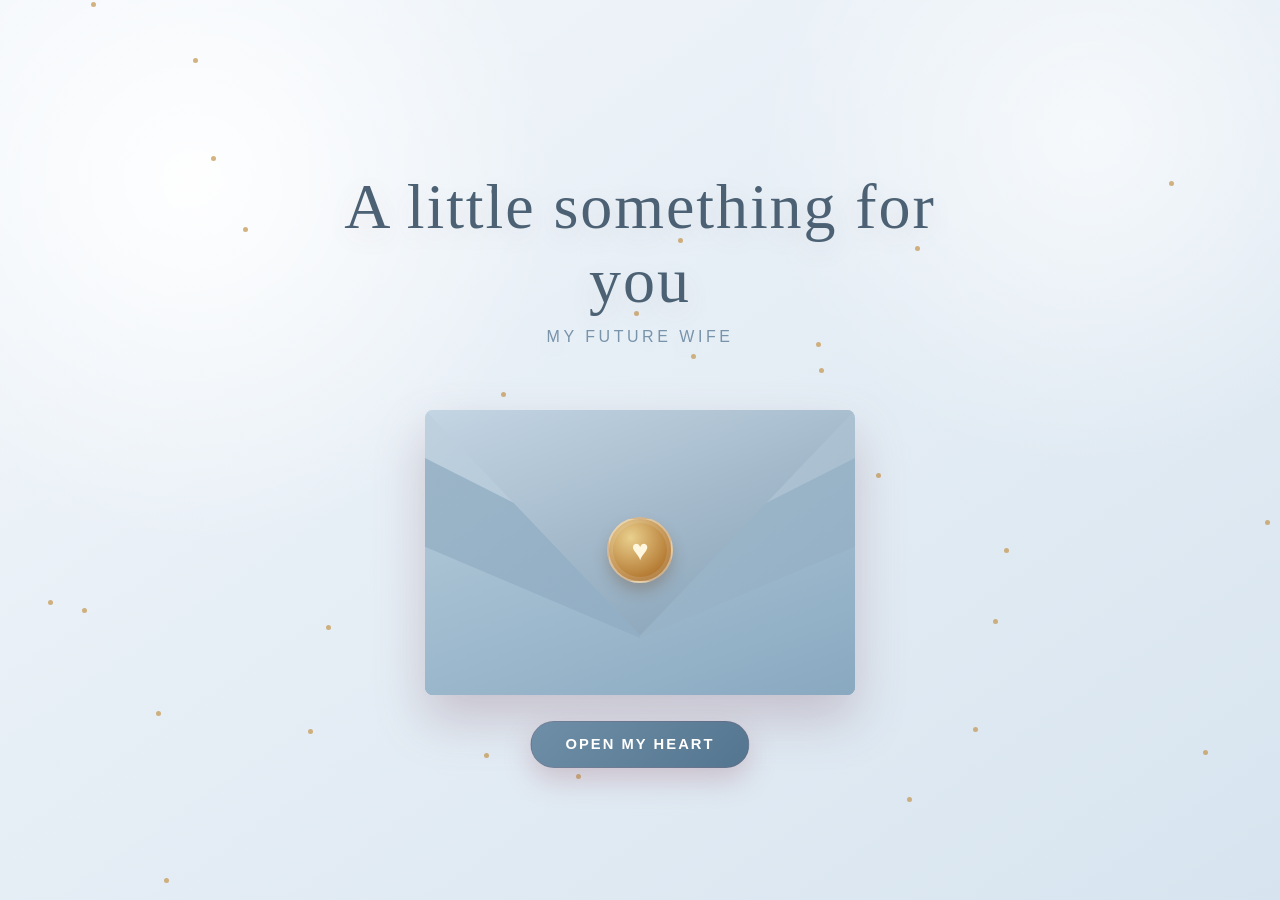
==== index.html @ db44a5b3 "wedding file v1" ====
<!DOCTYPE html>
<html lang="en">
<head>
  <meta charset="UTF-8" />
  <meta name="viewport" content="width=device-width, initial-scale=1.0" />
  <title>For My Future Wife</title>

  <style>
    :root {
      --bg-top: #f3f7fb;
      --bg-bottom: #d7e4ef;
      --envelope: #9fb7c9;
      --envelope-dark: #7f9bb0;
      --paper: #fffdf8;
      --ink: #4c6274;
      --gold: #c69a55;
      --shadow: rgba(98, 45, 67, 0.22);
    }

    * {
      box-sizing: border-box;
    }

    body {
      margin: 0;
      min-height: 100vh;
      overflow: hidden;
      display: grid;
      place-items: center;
      font-family: Georgia, "Times New Roman", serif;
      color: var(--ink);
      background:
        radial-gradient(circle at 15% 20%, rgba(255,255,255,.95), transparent 28%),
        radial-gradient(circle at 85% 15%, rgba(255,255,255,.65), transparent 25%),
        linear-gradient(145deg, var(--bg-top), var(--bg-bottom));
    }

    .sparkles,
    .hearts {
      position: fixed;
      inset: 0;
      pointer-events: none;
      overflow: hidden;
    }

    .scene {
      position: relative;
      width: min(92vw, 680px);
      min-height: 640px;
      display: flex;
      flex-direction: column;
      align-items: center;
      justify-content: center;
      perspective: 1400px;
    }

    .title {
      margin: 0 0 24px;
      text-align: center;
      font-size: clamp(2rem, 6vw, 4rem);
      font-weight: 400;
      letter-spacing: 0.03em;
      transition: opacity .8s ease, transform .8s ease;
      text-shadow: 0 8px 30px rgba(110, 59, 75, .12);
    }

    .subtitle {
      display: block;
      margin-top: 10px;
      font-family: Arial, sans-serif;
      font-size: clamp(.8rem, 2.3vw, 1rem);
      letter-spacing: .22em;
      text-transform: uppercase;
      color: #7993aa;
    }

    .envelope-wrapper {
      position: relative;
      width: min(86vw, 430px);
      height: 360px;
      filter: drop-shadow(0 24px 25px var(--shadow));
      transform: translateY(-35px);
      transition: transform 1s cubic-bezier(.2,.8,.2,1);
    }

    .envelope {
      position: absolute;
      inset: 0;
      overflow: hidden;
      transform-style: preserve-3d;
    }

    .opened .envelope {
      overflow: visible;
    }

    .back {
      position: absolute;
      left: 0;
      bottom: 0;
      width: 100%;
      height: 285px;
      border-radius: 8px;
      background: linear-gradient(135deg, #bfd1df, var(--envelope));
      overflow: hidden;
    }

    .letter {
      position: absolute;
      z-index: 2;
      left: 7%;
      bottom: 18px;
      width: 72%;
      left: 14%;
      height: 245px;
      padding: 34px 28px 26px;
      text-align: center;
      background:
        linear-gradient(rgba(255,255,255,.72), rgba(255,255,255,.72)),
        repeating-linear-gradient(
          0deg,
          transparent 0 28px,
          rgba(198,154,85,.08) 28px 29px
        ),
        var(--paper);
      border: 1px solid rgba(198,154,85,.35);
      border-radius: 6px;
      box-shadow: 0 8px 24px rgba(90, 35, 55, .12);
      transform: translateY(235px);
      transition:
        transform 1.45s cubic-bezier(.22,.9,.24,1) .45s,
        height 1s ease .55s,
        width 1s ease .55s,
        left 1s ease .55s;
      overflow: hidden;
    }

    .letter::before,
    .letter::after {
      content: "❦";
      position: absolute;
      color: var(--gold);
      opacity: .6;
      font-size: 22px;
    }

    .letter::before {
      left: 16px;
      top: 12px;
    }

    .letter::after {
      right: 16px;
      bottom: 12px;
      transform: rotate(180deg);
    }


    .scratch-card {
      position: relative;
      width: 72%;
      max-width: 260px;
      min-width: 220px;
      height: 125px;
      margin: 14px auto 0;
      border-radius: 18px;
      overflow: hidden;
      border: 1px solid rgba(198,154,85,.45);
      box-shadow: 0 14px 30px rgba(110,59,75,.15);
      background: linear-gradient(135deg, #eef4f8, #dbe8f1);
      touch-action: none;
      user-select: none;
    }

    .date-reveal {
      position: absolute;
      inset: 0;
      display: flex;
      flex-direction: column;
      align-items: center;
      justify-content: center;
      padding: 20px;
      text-align: center;
      background:
        radial-gradient(circle at 20% 20%, rgba(255,255,255,.9), transparent 30%),
        linear-gradient(145deg, #f7fbfd, #d6e4ef);
    }

    .date-label {
      margin-bottom: 8px;
      font: 600 .74rem/1 Arial, sans-serif;
      letter-spacing: .18em;
      text-transform: uppercase;
      color: #68849b;
    }

    .date-reveal strong {
      font-size: clamp(1.05rem, 3.2vw, 1.65rem);
      font-weight: 400;
      color: #58748d;
      text-shadow: 0 3px 12px rgba(110,59,75,.12);
    }

    .date-place {
      margin-top: 10px;
      font-size: 1rem;
      font-style: italic;
      color: #748da3;
    }

    #scratchCanvas {
      position: absolute;
      inset: 0;
      width: 100%;
      height: 100%;
      cursor: crosshair;
    }

    .scratch-hint {
      margin-top: 12px !important;
      font-size: .92rem !important;
      line-height: 1.4 !important;
      color: #6f879b;
    }

    .scratch-card.completed #scratchCanvas {
      opacity: 0;
      transition: opacity .7s ease;
      pointer-events: none;
    }

    .letter h2 {
      margin: 0 0 18px;
      font-size: clamp(1.6rem, 4vw, 2.25rem);
      font-weight: 400;
      color: #58748d;
    }

    .letter p {
      margin: 0 auto;
      max-width: 440px;
      font-size: clamp(1rem, 2.5vw, 1.18rem);
      line-height: 1.75;
      opacity: 0;
      transform: translateY(14px);
      transition: opacity .8s ease 1.35s, transform .8s ease 1.35s;
    }

    .signature {
      margin-top: 20px !important;
      font-size: 1.35rem !important;
      font-style: italic;
      color: #6c879f;
    }

    .front {
      position: absolute;
      z-index: 3;
      left: 0;
      bottom: 0;
      width: 100%;
      height: 285px;
      overflow: hidden;
      border-radius: 8px;
    }

    .front::before,
    .front::after {
      content: "";
      position: absolute;
      bottom: 0;
      width: 72%;
      height: 100%;
      background: linear-gradient(145deg, var(--envelope), #90adc4);
    }

    .front::before {
      left: -22%;
      clip-path: polygon(0 0, 100% 55%, 100% 100%, 0 100%);
    }

    .front::after {
      right: -22%;
      clip-path: polygon(0 55%, 100% 0, 100% 100%, 0 100%);
    }

    .pocket {
      position: absolute;
      z-index: 4;
      left: 0;
      bottom: 0;
      width: 100%;
      height: 285px;
      background: linear-gradient(160deg, #b9cfdd, #89a9c1);
      clip-path: polygon(0 48%, 50% 80%, 100% 48%, 100% 100%, 0 100%);
      border-radius: 0 0 8px 8px;
    }

    .flap {
      position: absolute;
      z-index: 5;
      left: 0;
      top: 75px;
      width: 100%;
      height: 245px;
      transform-origin: 50% 0;
      transform: rotateX(0deg);
      transform-style: preserve-3d;
      transition: transform 1.15s cubic-bezier(.35,.05,.2,1);
    }

    .flap::before {
      content: "";
      position: absolute;
      inset: 0;
      background: linear-gradient(160deg, #c4d5e3, var(--envelope-dark));
      clip-path: polygon(0 0, 100% 0, 50% 92%);
      backface-visibility: hidden;
      border-radius: 8px 8px 0 0;
    }

    .seal {
      position: absolute;
      z-index: 6;
      left: 50%;
      top: 215px;
      width: 66px;
      height: 66px;
      display: grid;
      place-items: center;
      border-radius: 50%;
      transform: translate(-50%, -50%) scale(1);
      color: #fff7df;
      font-size: 29px;
      background:
        radial-gradient(circle at 35% 30%, #e9cf8d, #b67d36 68%, #8e5d24);
      border: 2px solid rgba(255,255,255,.45);
      box-shadow:
        inset 0 0 0 4px rgba(255,255,255,.12),
        0 8px 14px rgba(100,55,20,.25);
      transition: transform .5s ease, opacity .45s ease;
    }

    .open-button {
      position: fixed;
      left: 50%;
      bottom: 2px;
      z-index: 1000;
      margin-top: 0;
      padding: 15px 34px;
      border: 1px solid rgba(143, 78, 98, .2);
      border-radius: 999px;
      color: white;
      background: linear-gradient(135deg, #6f8fa8, #54758f);
      font: 600 .92rem/1 Arial, sans-serif;
      letter-spacing: .14em;
      text-transform: uppercase;
      cursor: pointer;
      box-shadow: 0 12px 28px rgba(143,78,98,.26);
      transform: translateX(-50%);
      transition: transform .25s ease, box-shadow .25s ease, opacity .6s ease;
    }

    .open-button:hover {
      transform: translateX(-50%) translateY(-3px) scale(1.025);
      box-shadow: 0 16px 34px rgba(143,78,98,.34);
    }

    .open-button:active {
      transform: translateX(-50%) scale(.98);
    }

    .opened .flap {
      transform: rotateX(180deg);
      z-index: 1;
    }

    .opened .seal {
      opacity: 0;
      transform: translate(-50%, -50%) scale(.2) rotate(35deg);
    }

    .opened .letter {
      transform: translateY(-285px);
      width: 88%;
      left: 6%;
      height: 280px;
    }

    .opened .letter p {
      opacity: 1;
      transform: translateY(0);
    }

    .opened .envelope-wrapper {
      transform: translateY(28px);
    }

    .opened .title {
      opacity: 0;
      transform: translateY(-25px);
    }

    .opened .open-button {
      opacity: 0;
      pointer-events: none;
      transform: translateX(-50%) translateY(20px);
    }

    .heart {
      position: absolute;
      bottom: -50px;
      color: rgba(190, 86, 119, .72);
      animation: floatUp linear forwards;
      filter: drop-shadow(0 4px 7px rgba(120,50,75,.14));
    }

    .spark {
      position: absolute;
      width: 5px;
      height: 5px;
      border-radius: 50%;
      background: rgba(198,154,85,.75);
      animation: twinkle ease-in-out infinite alternate;
    }

    @keyframes floatUp {
      0% {
        transform: translateY(0) rotate(0deg) scale(.7);
        opacity: 0;
      }
      10% { opacity: 1; }
      100% {
        transform: translateY(-115vh) rotate(340deg) scale(1.25);
        opacity: 0;
      }
    }

    @keyframes twinkle {
      from {
        transform: scale(.45);
        opacity: .15;
      }
      to {
        transform: scale(1.35);
        opacity: .9;
      }
    }

    @media (max-width: 520px) {
      .scene {
        min-height: 590px;
      }

      .open-button {
        bottom: 16px;
        width: calc(100% - 48px);
        max-width: 320px;
      }

      .letter {
        padding: 28px 22px 22px;
      }

      .opened .letter {
        height: 390px;
        transform: translateY(-140px);
      }

      .envelope-wrapper {
        transform: translateY(-30px) scale(.88);
      }

      .opened .envelope-wrapper {
        transform: translateY(18px) scale(.88);
      }
    }

    @media (prefers-reduced-motion: reduce) {
      *,
      *::before,
      *::after {
        animation-duration: .01ms !important;
        animation-iteration-count: 1 !important;
        transition-duration: .01ms !important;
      }
    }
  </style>
</head>

<body>
  <div class="sparkles" aria-hidden="true"></div>
  <div class="hearts" aria-hidden="true"></div>

  <main class="scene" id="scene">
    <h1 class="title">
      A little something for you
      <span class="subtitle">My future wife</span>
    </h1>

    <div class="envelope-wrapper">
      <div class="envelope">
        <div class="back"></div>

        <article class="letter">
          <h2>Scratch to Reveal</h2>

          <div class="scratch-card" id="scratchCard">
            <div class="date-reveal">
              <span class="date-label">Our Wedding Day</span>
              <strong>January 27, 2027</strong>
              <span class="date-place">Philippines</span>
            </div>
            <canvas id="scratchCanvas" aria-label="Scratch card revealing the wedding date"></canvas>
          </div>

          <p class="scratch-hint">Use your finger or mouse to scratch the card ✨</p>
        </article>

        <div class="front"></div>
        <div class="pocket"></div>
        <div class="flap"></div>
        <div class="seal">♥</div>
      </div>
    </div>

    <button class="open-button" id="openButton" type="button">
      Open My Heart
    </button>
  </main>

  <script>
    const scene = document.getElementById("scene");
    const openButton = document.getElementById("openButton");
    const heartsLayer = document.querySelector(".hearts");
    const sparklesLayer = document.querySelector(".sparkles");

    let opened = false;

    openButton.addEventListener("click", () => {
      if (opened) return;
      opened = true;

      scene.classList.add("opened");
      releaseHearts(34);
      setTimeout(setupScratchCard, 1500);

      // A softer second wave makes the animation feel magical.
      setTimeout(() => releaseHearts(18), 900);
    });

    function releaseHearts(amount) {
      const symbols = ["♥", "♡", "❤", "❣"];

      for (let i = 0; i < amount; i++) {
        const heart = document.createElement("span");
        heart.className = "heart";
        heart.textContent = symbols[Math.floor(Math.random() * symbols.length)];

        heart.style.left = `${Math.random() * 100}%`;
        heart.style.fontSize = `${14 + Math.random() * 24}px`;
        heart.style.animationDuration = `${4.5 + Math.random() * 4}s`;
        heart.style.animationDelay = `${Math.random() * 1.8}s`;

        heartsLayer.appendChild(heart);
        setTimeout(() => heart.remove(), 10000);
      }
    }

    function createSparkles() {
      const count = 36;

      for (let i = 0; i < count; i++) {
        const spark = document.createElement("span");
        spark.className = "spark";

        spark.style.left = `${Math.random() * 100}%`;
        spark.style.top = `${Math.random() * 100}%`;
        spark.style.animationDuration = `${1.4 + Math.random() * 2.5}s`;
        spark.style.animationDelay = `${Math.random() * 2}s`;

        sparklesLayer.appendChild(spark);
      }
    }


    const scratchCard = document.getElementById("scratchCard");
    const scratchCanvas = document.getElementById("scratchCanvas");
    const scratchCtx = scratchCanvas.getContext("2d", { willReadFrequently: true });

    let isScratching = false;
    let scratchReady = false;
    let checkedProgress = 0;

    function setupScratchCard() {
      const rect = scratchCard.getBoundingClientRect();
      const ratio = Math.max(window.devicePixelRatio || 1, 1);

      scratchCanvas.width = Math.round(rect.width * ratio);
      scratchCanvas.height = Math.round(rect.height * ratio);
      scratchCtx.setTransform(ratio, 0, 0, ratio, 0, 0);

      const gradient = scratchCtx.createLinearGradient(0, 0, rect.width, rect.height);
      gradient.addColorStop(0, "#b6cad8");
      gradient.addColorStop(.45, "#d5e4ee");
      gradient.addColorStop(1, "#8ca9bd");

      scratchCtx.globalCompositeOperation = "source-over";
      scratchCtx.fillStyle = gradient;
      scratchCtx.fillRect(0, 0, rect.width, rect.height);

      scratchCtx.fillStyle = "rgba(255,255,255,.22)";
      for (let i = 0; i < 120; i++) {
        scratchCtx.beginPath();
        scratchCtx.arc(
          Math.random() * rect.width,
          Math.random() * rect.height,
          Math.random() * 1.8 + .4,
          0,
          Math.PI * 2
        );
        scratchCtx.fill();
      }

      scratchCtx.fillStyle = "rgba(104,70,30,.82)";
      scratchCtx.font = "600 15px Arial";
      scratchCtx.textAlign = "center";
      scratchCtx.textBaseline = "middle";
      scratchCtx.fillText("SCRATCH HERE", rect.width / 2, rect.height / 2 - 5);

      scratchCtx.font = "22px Georgia";
      scratchCtx.fillText("✦  ✦  ✦", rect.width / 2, rect.height / 2 + 30);

      scratchReady = true;
    }

    function getScratchPoint(event) {
      const rect = scratchCanvas.getBoundingClientRect();
      const source = event.touches ? event.touches[0] : event;
      return {
        x: source.clientX - rect.left,
        y: source.clientY - rect.top
      };
    }

    function scratchAt(event) {
      if (!isScratching || !scratchReady) return;
      event.preventDefault();

      const point = getScratchPoint(event);
      scratchCtx.globalCompositeOperation = "destination-out";
      scratchCtx.beginPath();
      scratchCtx.arc(point.x, point.y, 25, 0, Math.PI * 2);
      scratchCtx.fill();

      checkedProgress++;
      if (checkedProgress % 12 === 0) checkScratchProgress();
    }

    function checkScratchProgress() {
      const pixels = scratchCtx.getImageData(
        0,
        0,
        scratchCanvas.width,
        scratchCanvas.height
      ).data;

      let transparent = 0;
      for (let i = 3; i < pixels.length; i += 40) {
        if (pixels[i] < 60) transparent++;
      }

      const sampledPixels = pixels.length / 40;
      if (transparent / sampledPixels > 0.42) {
        scratchCard.classList.add("completed");
        releaseHearts(24);
      }
    }

    function beginScratch(event) {
      isScratching = true;
      scratchAt(event);
    }

    function endScratch() {
      isScratching = false;
      checkScratchProgress();
    }

    scratchCanvas.addEventListener("mousedown", beginScratch);
    scratchCanvas.addEventListener("mousemove", scratchAt);
    window.addEventListener("mouseup", endScratch);

    scratchCanvas.addEventListener("touchstart", beginScratch, { passive: false });
    scratchCanvas.addEventListener("touchmove", scratchAt, { passive: false });
    window.addEventListener("touchend", endScratch);

    window.addEventListener("resize", () => {
      if (!scratchCard.classList.contains("completed")) {
        setupScratchCard();
      }
    });

    setTimeout(setupScratchCard, 100);

    createSparkles();
  </script>
</body>
</html>
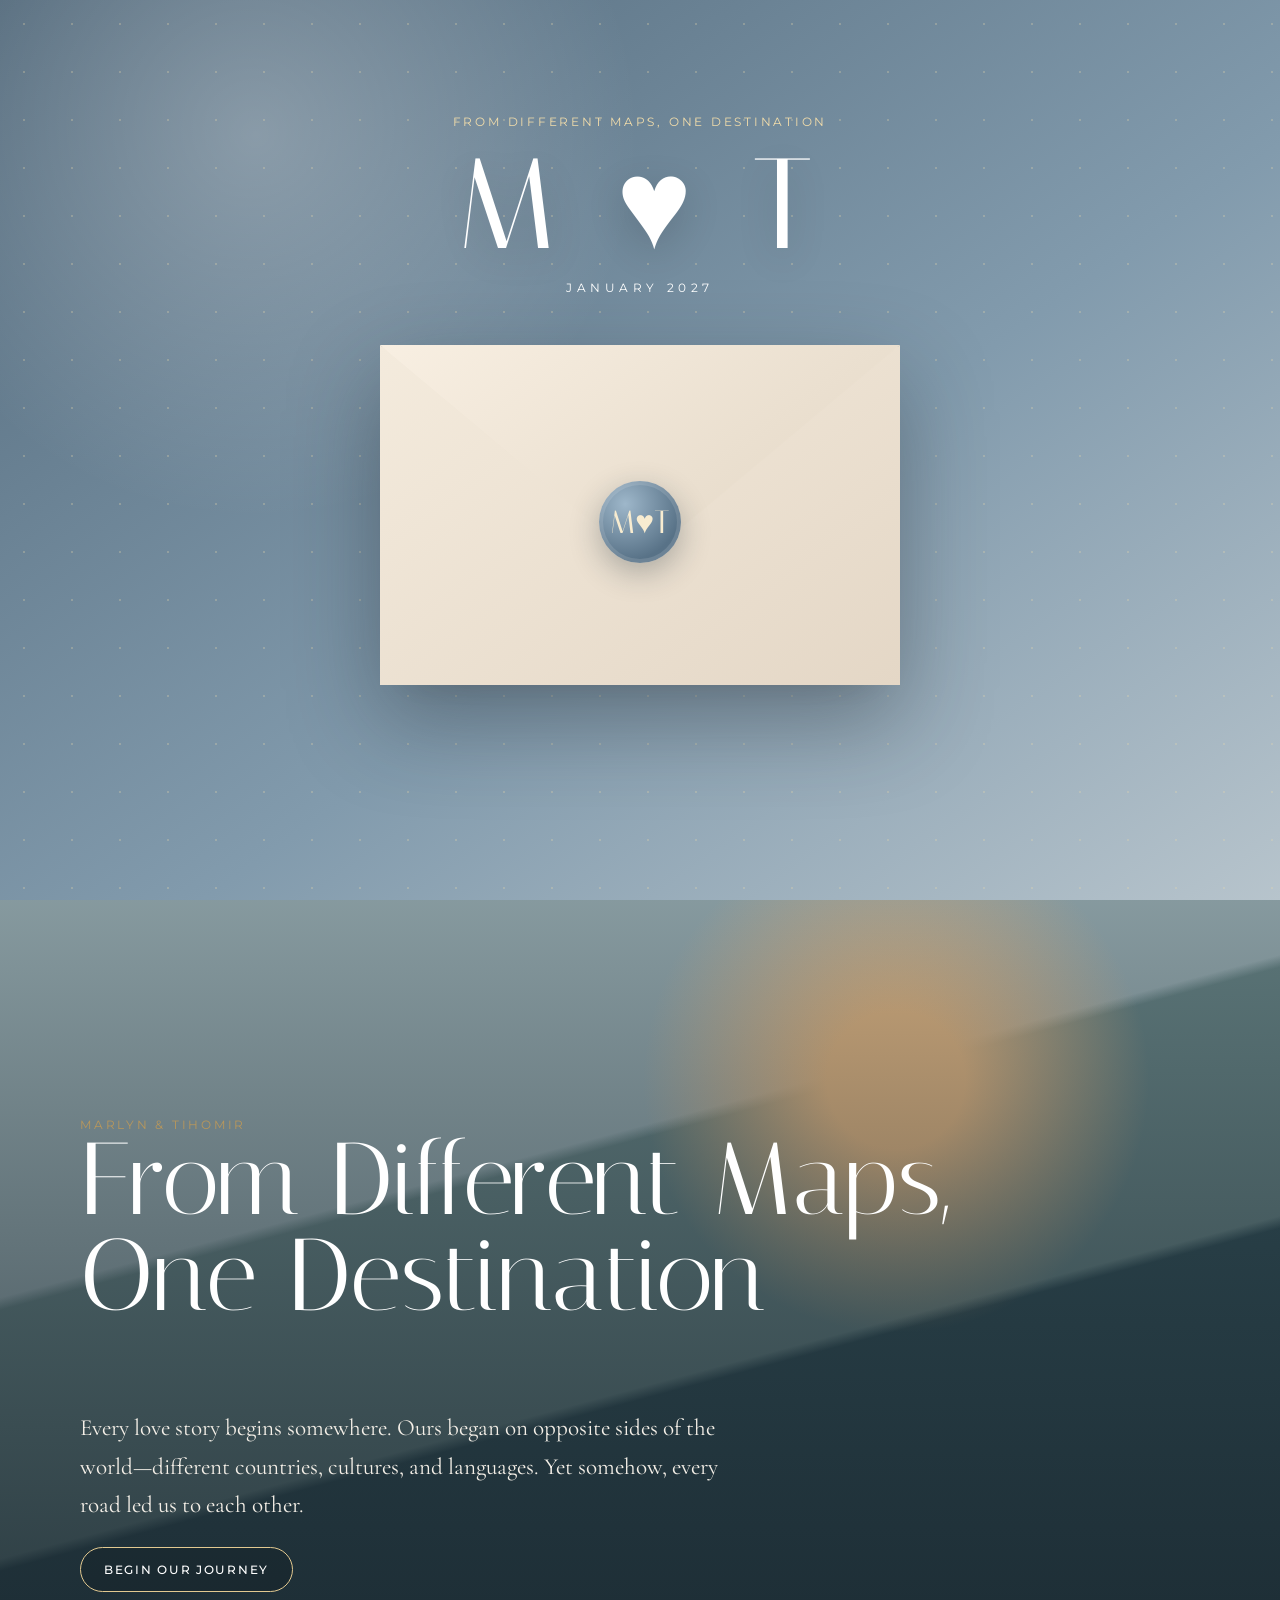
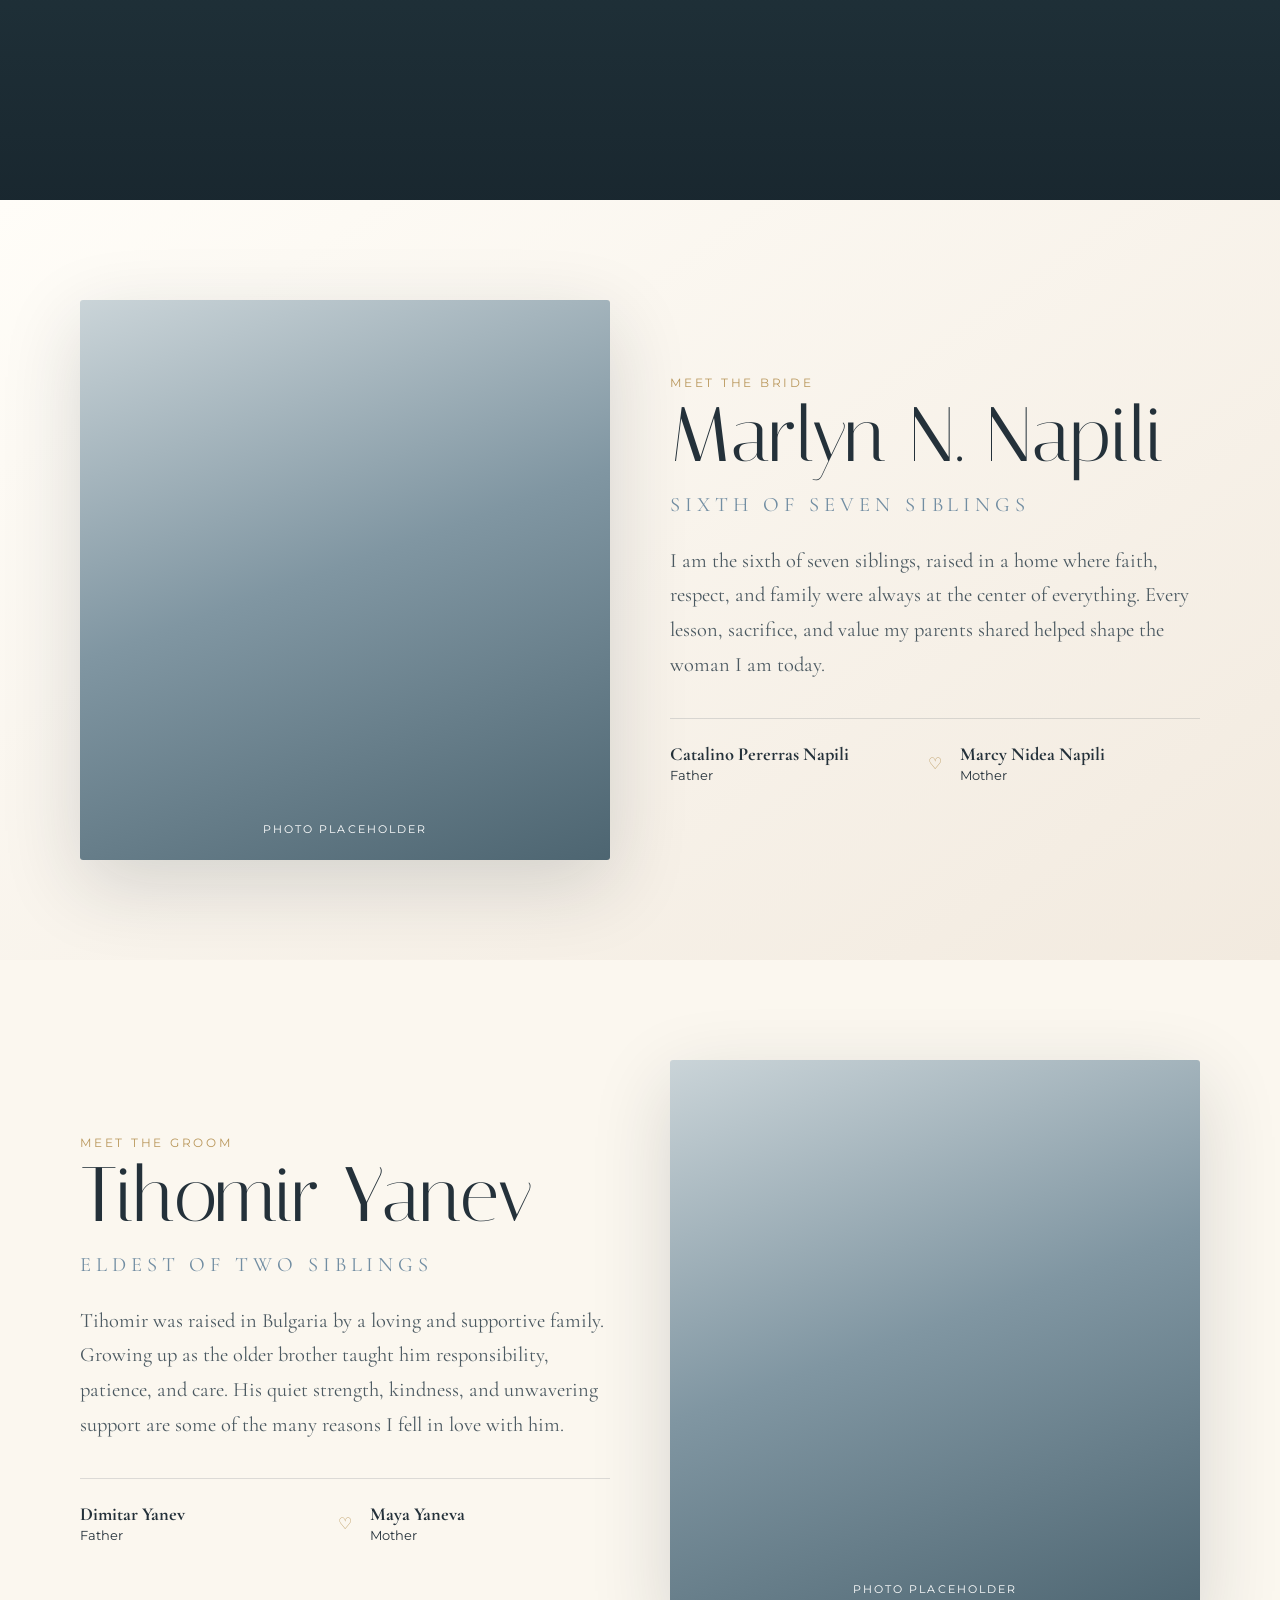
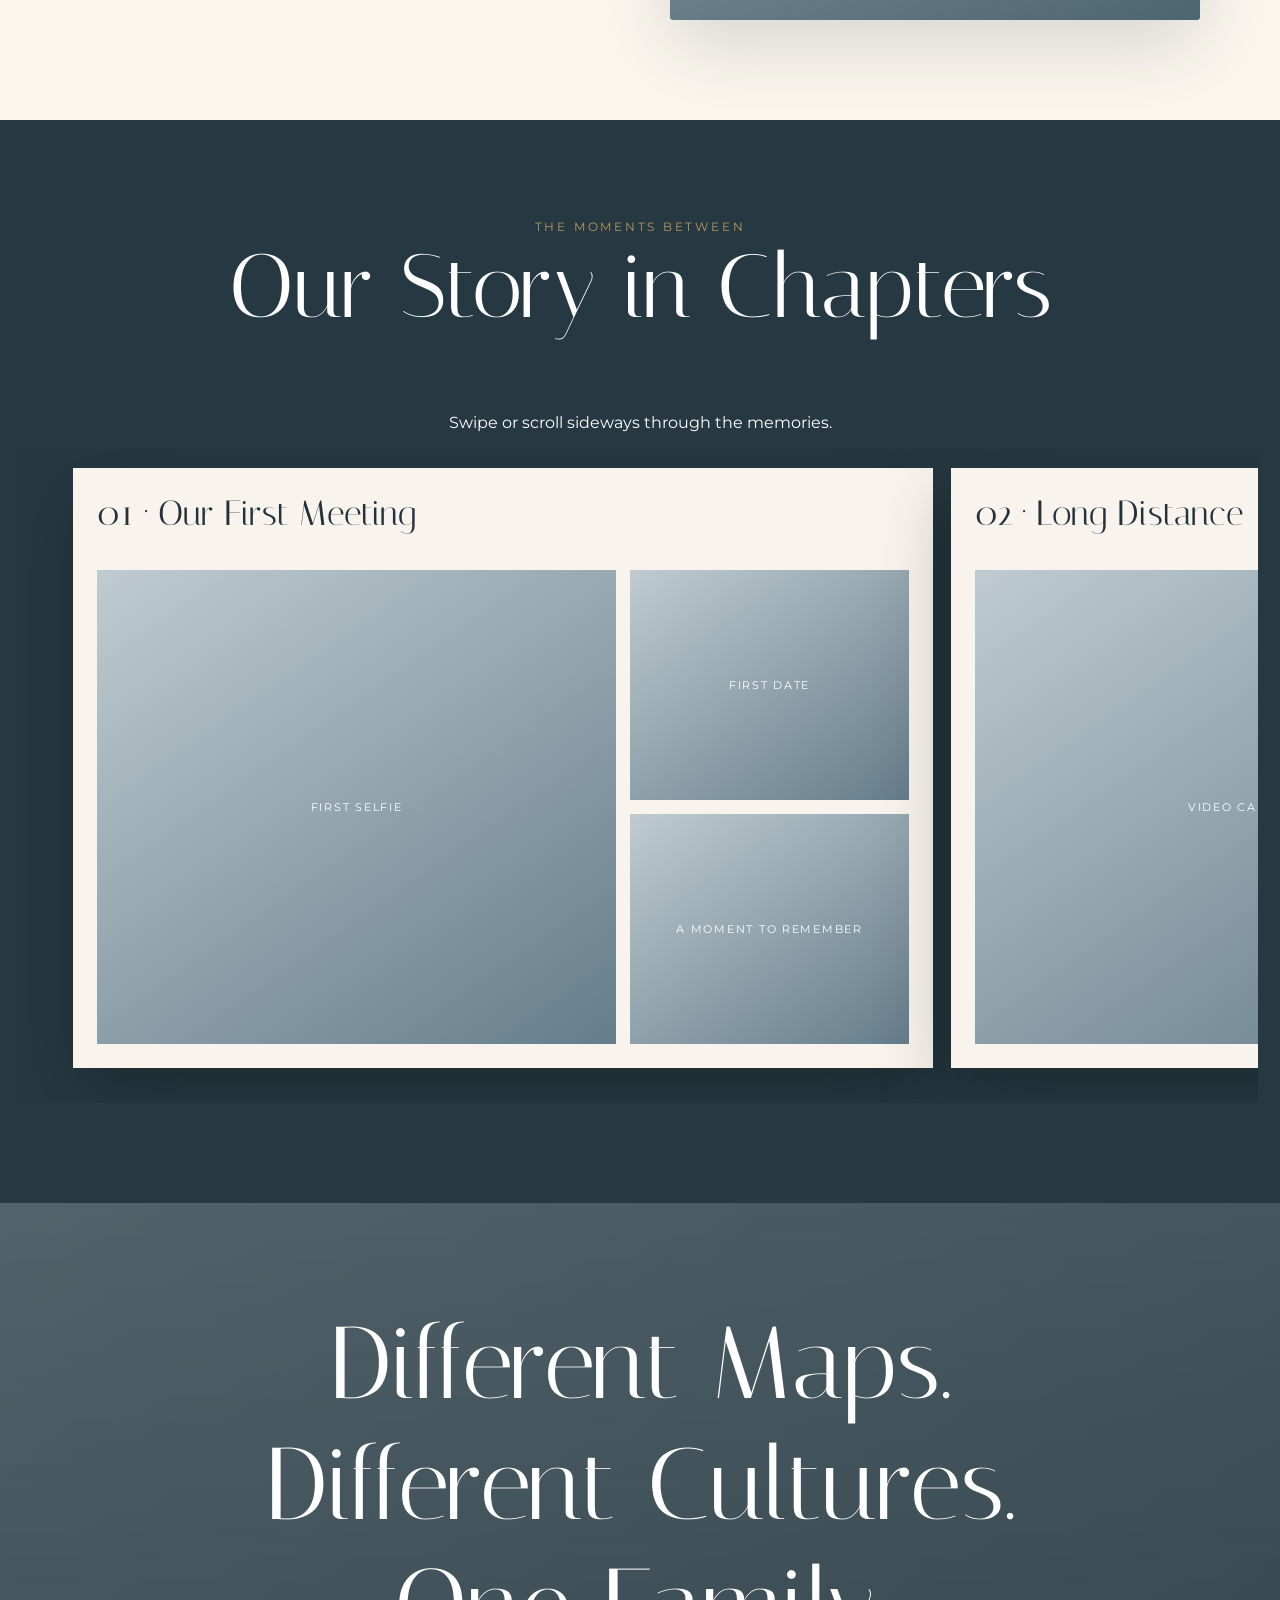
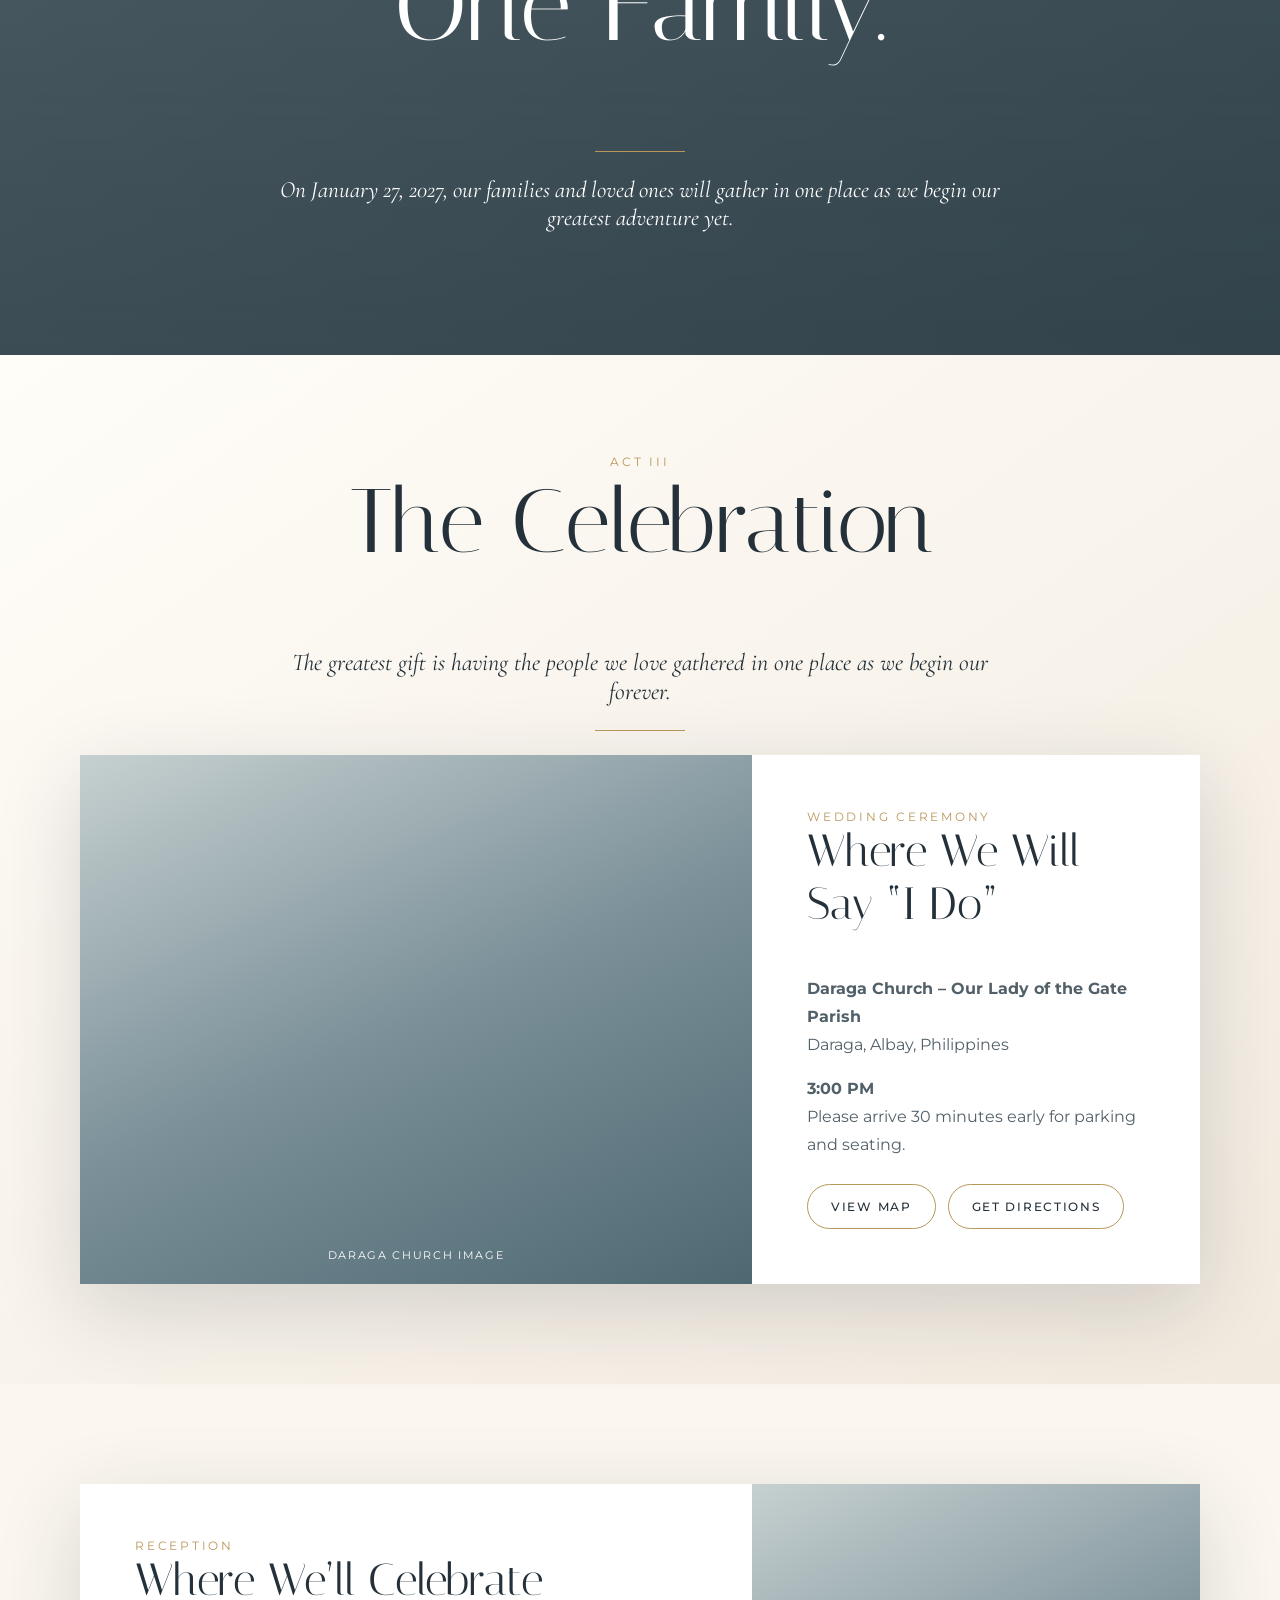
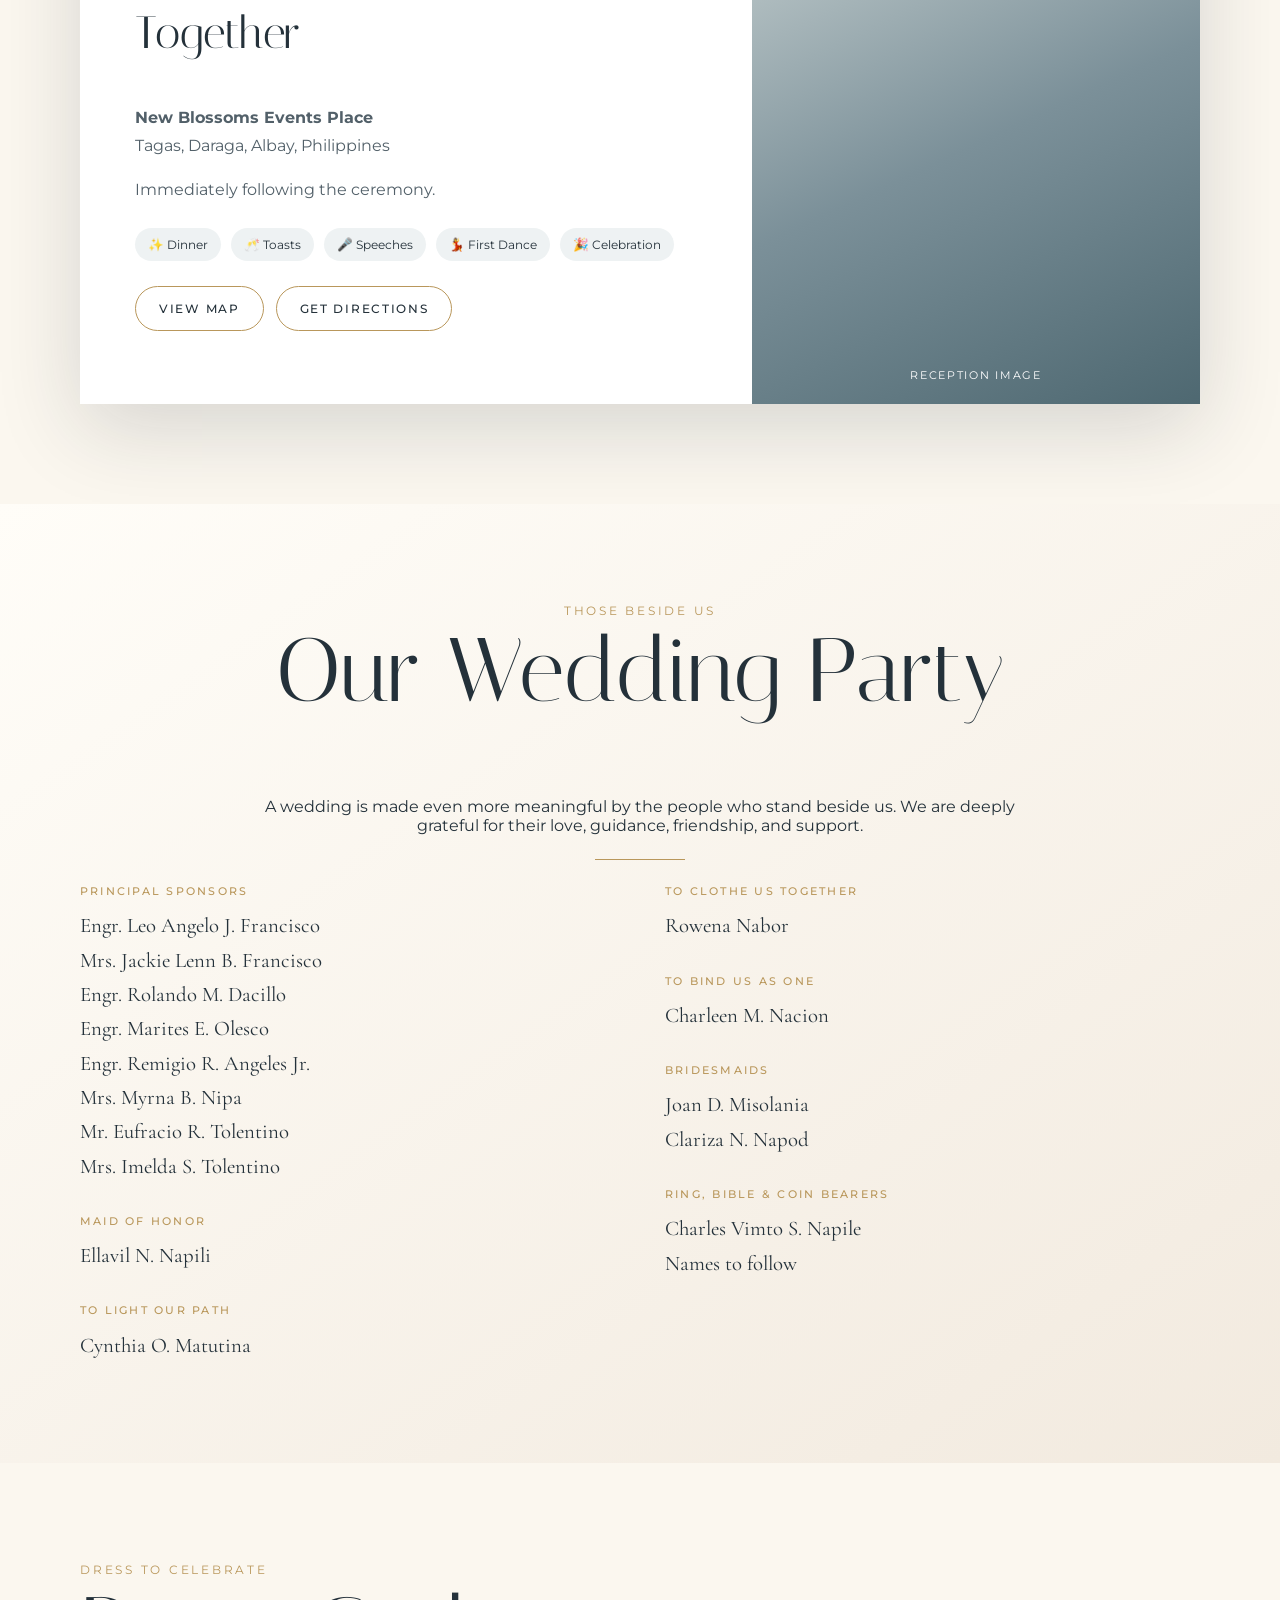
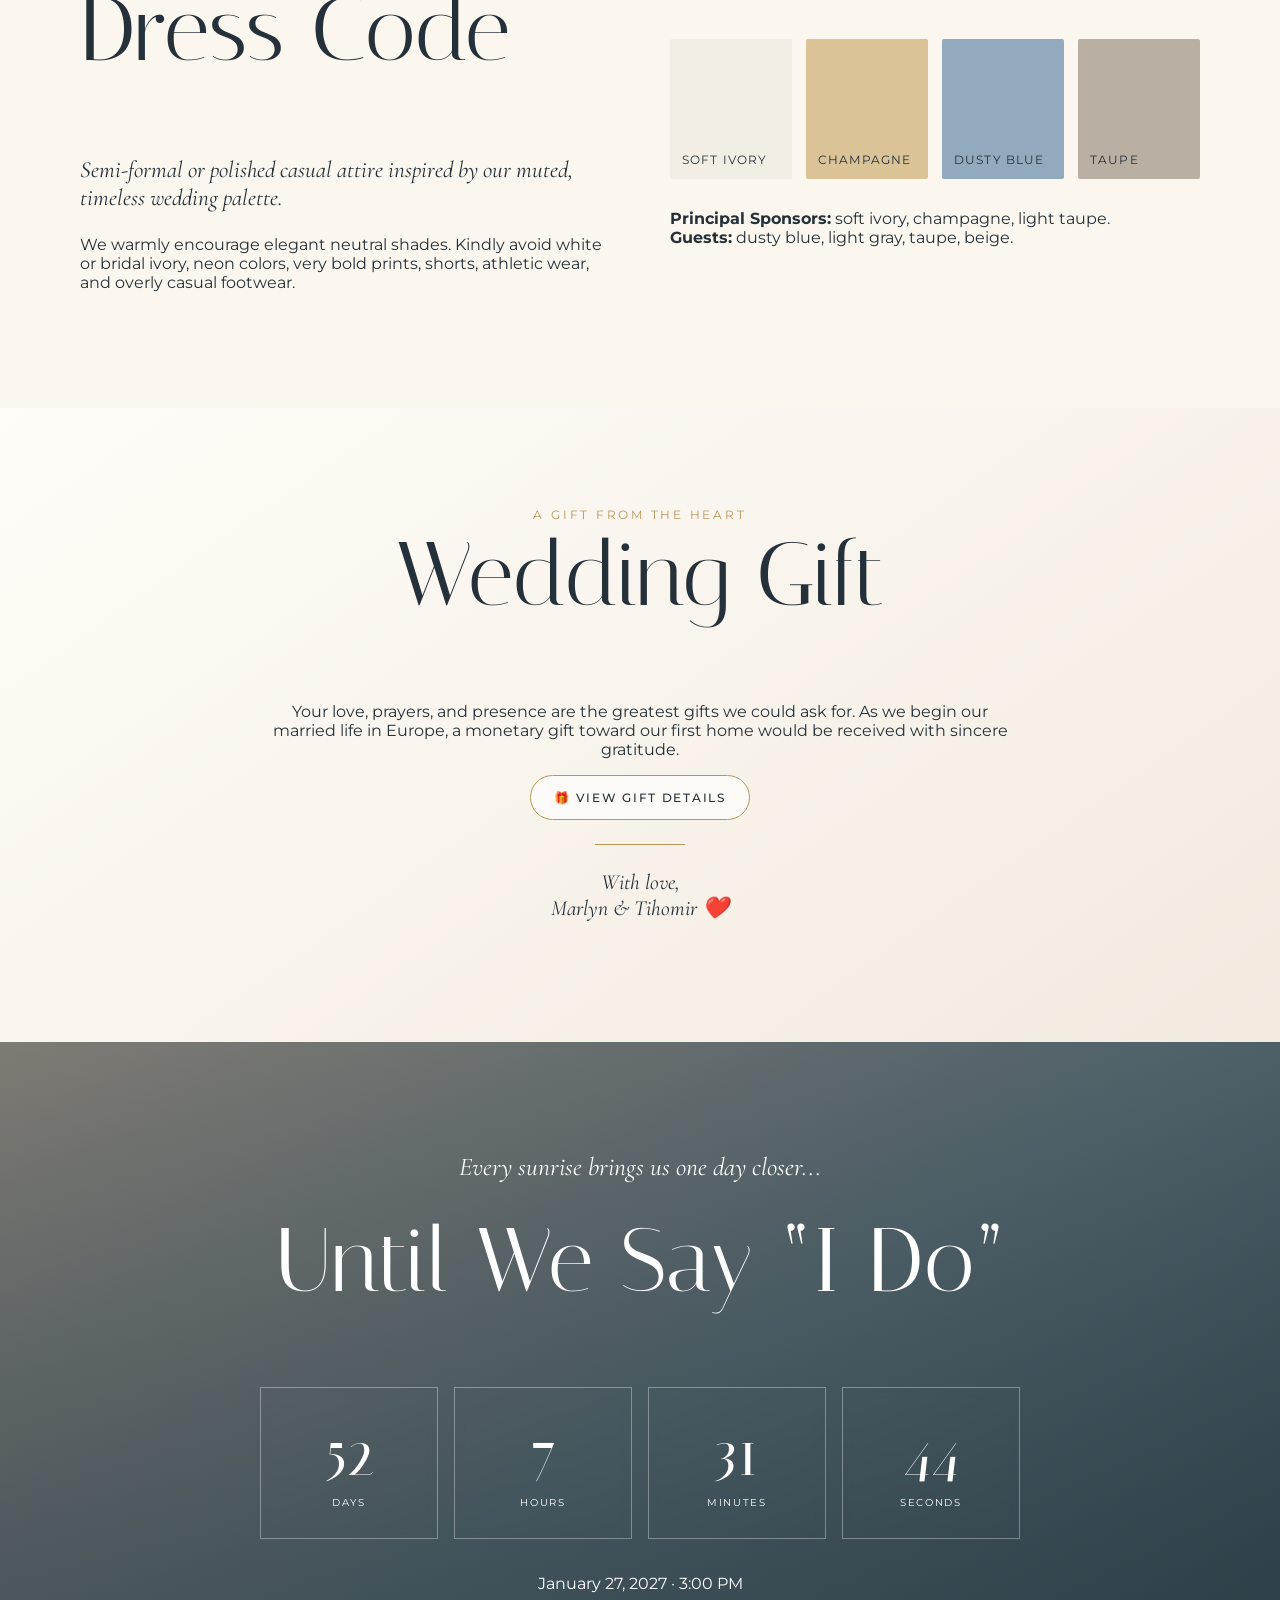
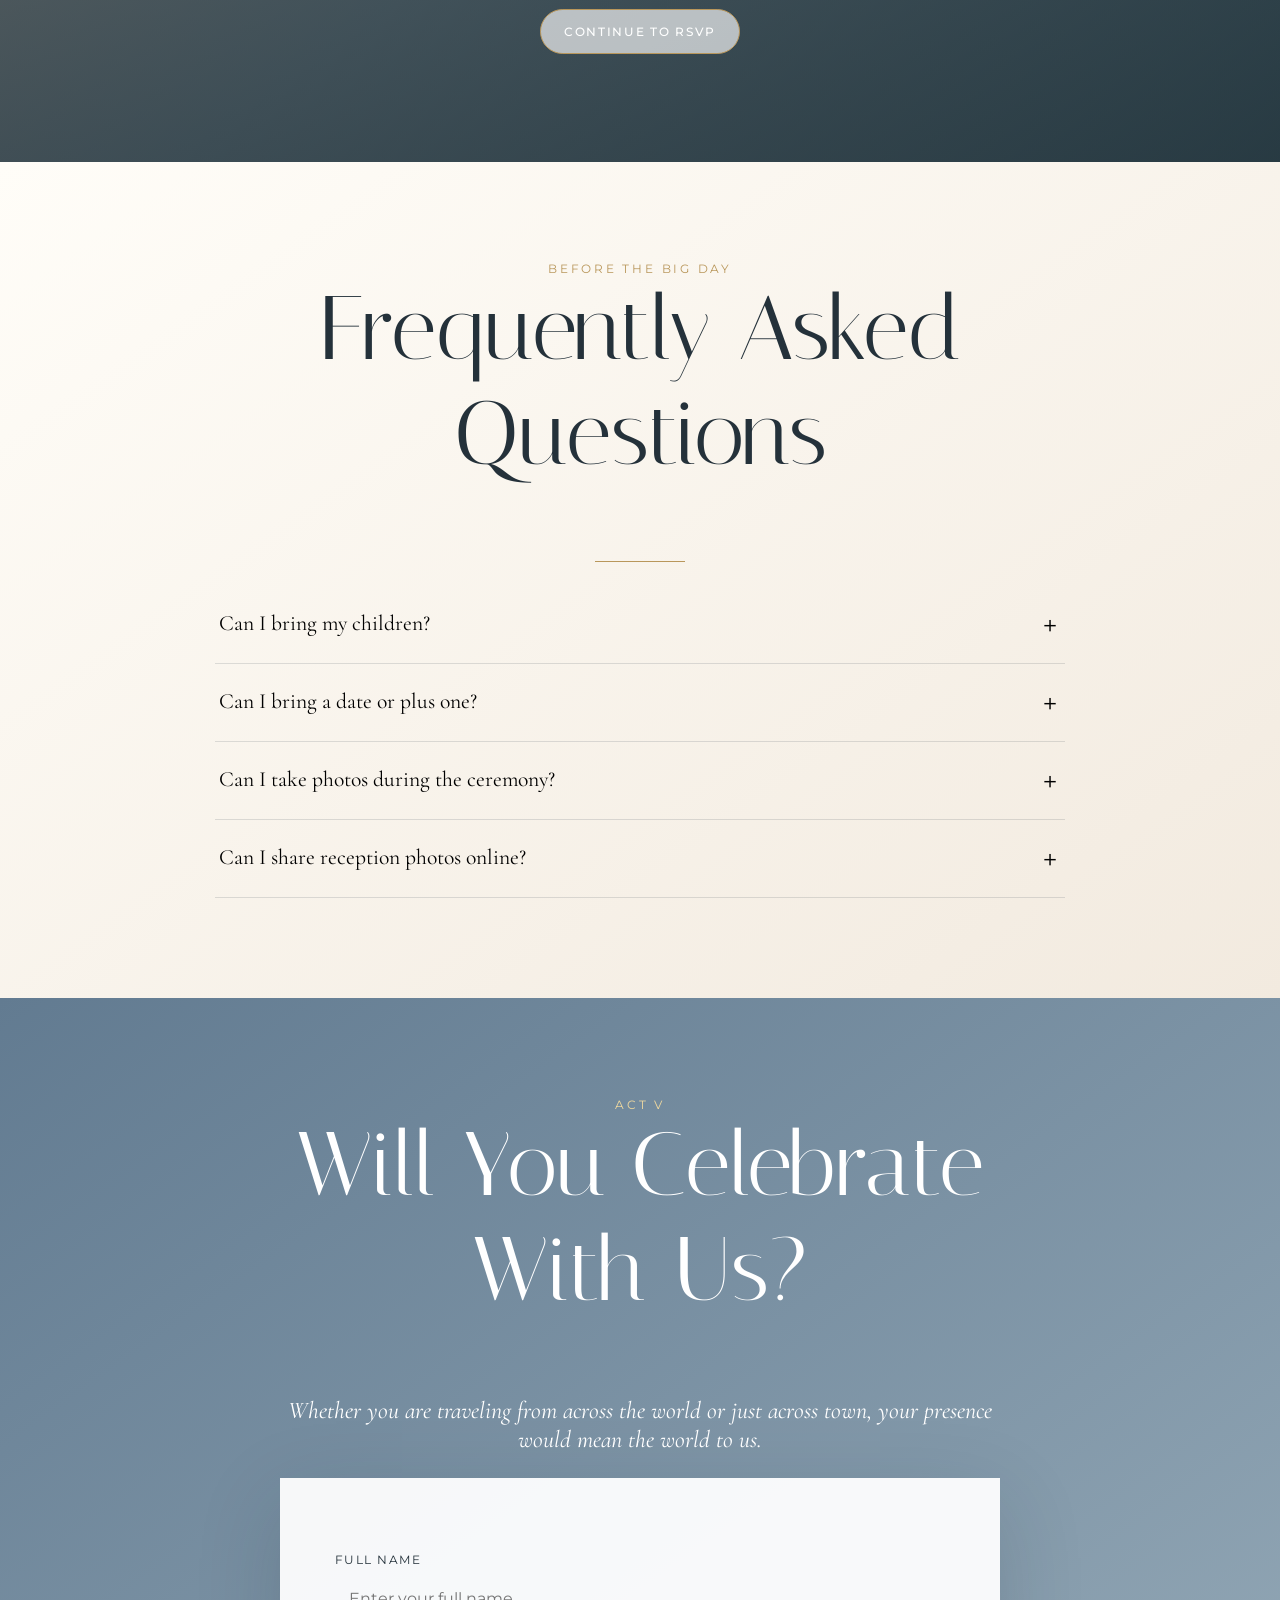
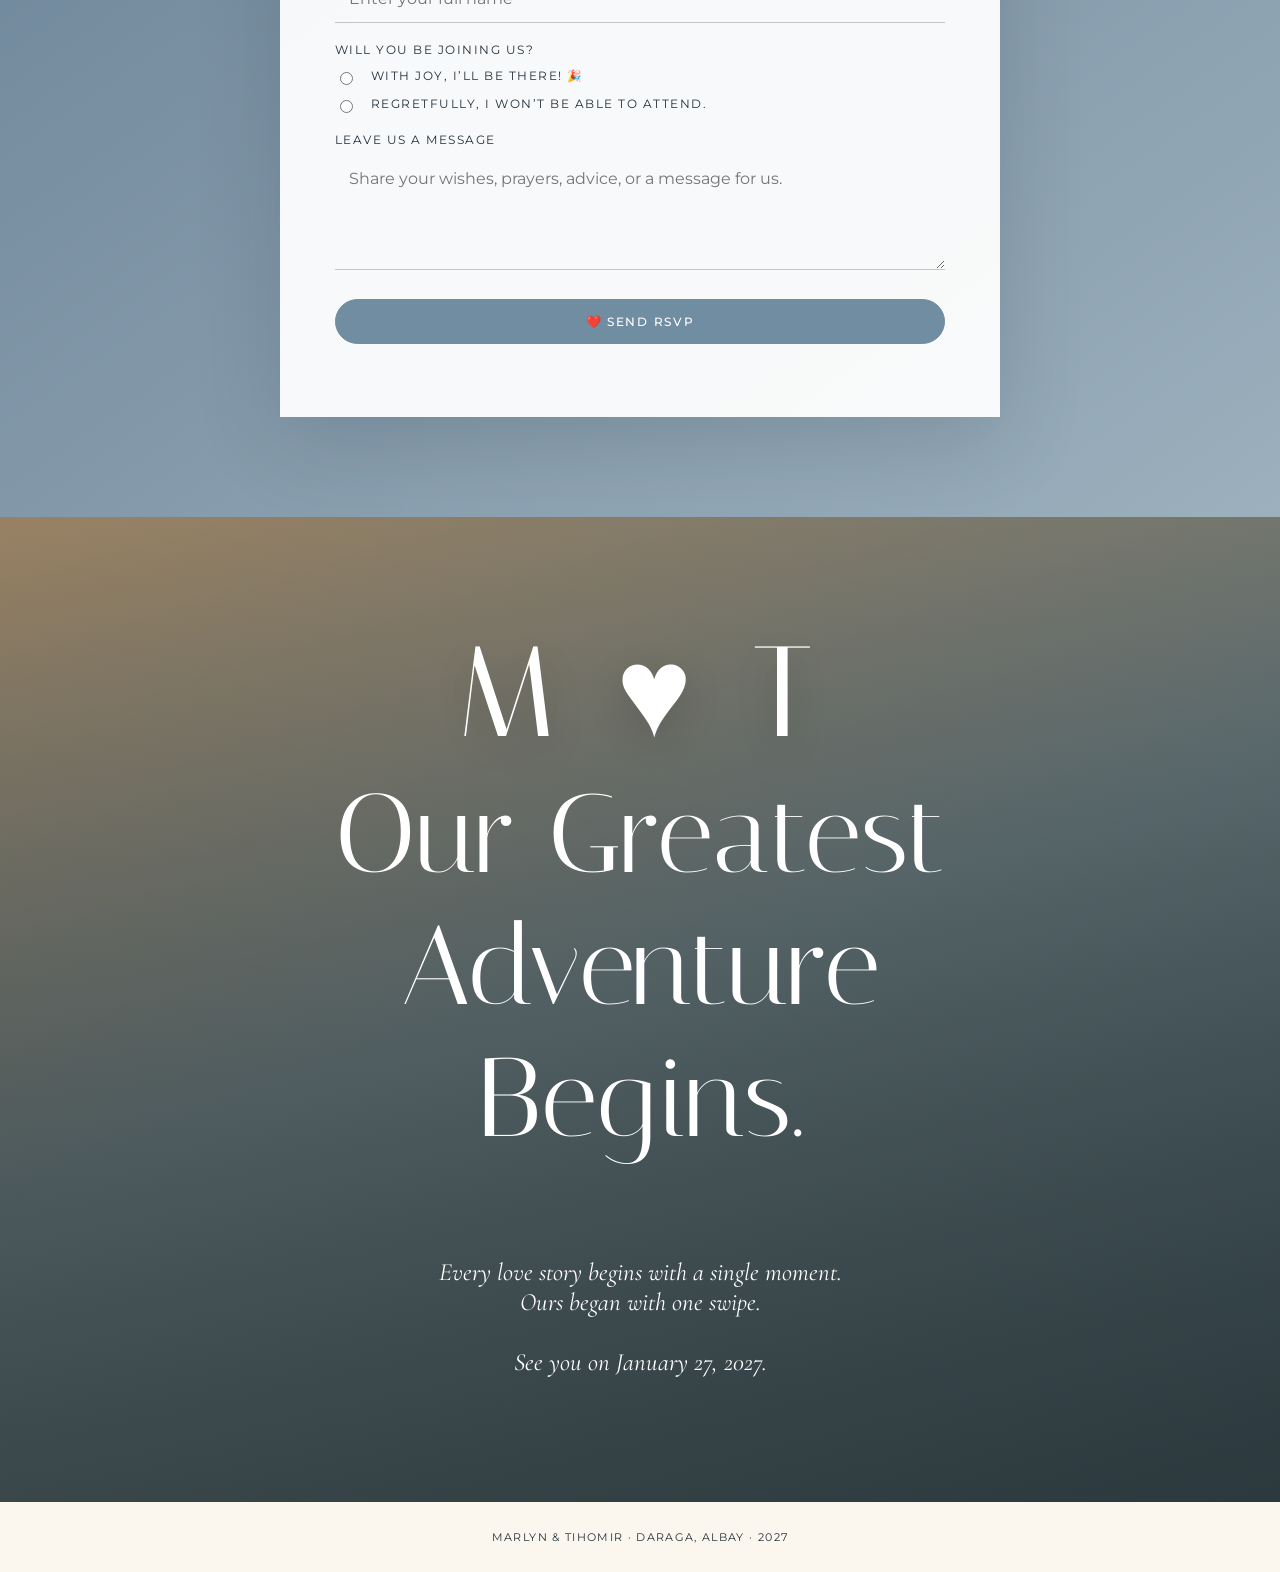
==== commit 14c28db0: "Update fmt.Println message from 'Hello' to 'Goodbye'" ====
--- a/index.html
+++ b/index.html
@@ -1,709 +1,59 @@
-<!DOCTYPE html>
+<!doctype html>
 <html lang="en">
 <head>
-  <meta charset="UTF-8" />
-  <meta name="viewport" content="width=device-width, initial-scale=1.0" />
-  <title>For My Future Wife</title>
-
-  <style>
-    :root {
-      --bg-top: #f3f7fb;
-      --bg-bottom: #d7e4ef;
-      --envelope: #9fb7c9;
-      --envelope-dark: #7f9bb0;
-      --paper: #fffdf8;
-      --ink: #4c6274;
-      --gold: #c69a55;
-      --shadow: rgba(98, 45, 67, 0.22);
-    }
-
-    * {
-      box-sizing: border-box;
-    }
-
-    body {
-      margin: 0;
-      min-height: 100vh;
-      overflow: hidden;
-      display: grid;
-      place-items: center;
-      font-family: Georgia, "Times New Roman", serif;
-      color: var(--ink);
-      background:
-        radial-gradient(circle at 15% 20%, rgba(255,255,255,.95), transparent 28%),
-        radial-gradient(circle at 85% 15%, rgba(255,255,255,.65), transparent 25%),
-        linear-gradient(145deg, var(--bg-top), var(--bg-bottom));
-    }
-
-    .sparkles,
-    .hearts {
-      position: fixed;
-      inset: 0;
-      pointer-events: none;
-      overflow: hidden;
-    }
-
-    .scene {
-      position: relative;
-      width: min(92vw, 680px);
-      min-height: 640px;
-      display: flex;
-      flex-direction: column;
-      align-items: center;
-      justify-content: center;
-      perspective: 1400px;
-    }
-
-    .title {
-      margin: 0 0 24px;
-      text-align: center;
-      font-size: clamp(2rem, 6vw, 4rem);
-      font-weight: 400;
-      letter-spacing: 0.03em;
-      transition: opacity .8s ease, transform .8s ease;
-      text-shadow: 0 8px 30px rgba(110, 59, 75, .12);
-    }
-
-    .subtitle {
-      display: block;
-      margin-top: 10px;
-      font-family: Arial, sans-serif;
-      font-size: clamp(.8rem, 2.3vw, 1rem);
-      letter-spacing: .22em;
-      text-transform: uppercase;
-      color: #7993aa;
-    }
-
-    .envelope-wrapper {
-      position: relative;
-      width: min(86vw, 430px);
-      height: 360px;
-      filter: drop-shadow(0 24px 25px var(--shadow));
-      transform: translateY(-35px);
-      transition: transform 1s cubic-bezier(.2,.8,.2,1);
-    }
-
-    .envelope {
-      position: absolute;
-      inset: 0;
-      overflow: hidden;
-      transform-style: preserve-3d;
-    }
-
-    .opened .envelope {
-      overflow: visible;
-    }
-
-    .back {
-      position: absolute;
-      left: 0;
-      bottom: 0;
-      width: 100%;
-      height: 285px;
-      border-radius: 8px;
-      background: linear-gradient(135deg, #bfd1df, var(--envelope));
-      overflow: hidden;
-    }
-
-    .letter {
-      position: absolute;
-      z-index: 2;
-      left: 7%;
-      bottom: 18px;
-      width: 72%;
-      left: 14%;
-      height: 245px;
-      padding: 34px 28px 26px;
-      text-align: center;
-      background:
-        linear-gradient(rgba(255,255,255,.72), rgba(255,255,255,.72)),
-        repeating-linear-gradient(
-          0deg,
-          transparent 0 28px,
-          rgba(198,154,85,.08) 28px 29px
-        ),
-        var(--paper);
-      border: 1px solid rgba(198,154,85,.35);
-      border-radius: 6px;
-      box-shadow: 0 8px 24px rgba(90, 35, 55, .12);
-      transform: translateY(235px);
-      transition:
-        transform 1.45s cubic-bezier(.22,.9,.24,1) .45s,
-        height 1s ease .55s,
-        width 1s ease .55s,
-        left 1s ease .55s;
-      overflow: hidden;
-    }
-
-    .letter::before,
-    .letter::after {
-      content: "❦";
-      position: absolute;
-      color: var(--gold);
-      opacity: .6;
-      font-size: 22px;
-    }
-
-    .letter::before {
-      left: 16px;
-      top: 12px;
-    }
-
-    .letter::after {
-      right: 16px;
-      bottom: 12px;
-      transform: rotate(180deg);
-    }
-
-
-    .scratch-card {
-      position: relative;
-      width: 72%;
-      max-width: 260px;
-      min-width: 220px;
-      height: 125px;
-      margin: 14px auto 0;
-      border-radius: 18px;
-      overflow: hidden;
-      border: 1px solid rgba(198,154,85,.45);
-      box-shadow: 0 14px 30px rgba(110,59,75,.15);
-      background: linear-gradient(135deg, #eef4f8, #dbe8f1);
-      touch-action: none;
-      user-select: none;
-    }
-
-    .date-reveal {
-      position: absolute;
-      inset: 0;
-      display: flex;
-      flex-direction: column;
-      align-items: center;
-      justify-content: center;
-      padding: 20px;
-      text-align: center;
-      background:
-        radial-gradient(circle at 20% 20%, rgba(255,255,255,.9), transparent 30%),
-        linear-gradient(145deg, #f7fbfd, #d6e4ef);
-    }
-
-    .date-label {
-      margin-bottom: 8px;
-      font: 600 .74rem/1 Arial, sans-serif;
-      letter-spacing: .18em;
-      text-transform: uppercase;
-      color: #68849b;
-    }
-
-    .date-reveal strong {
-      font-size: clamp(1.05rem, 3.2vw, 1.65rem);
-      font-weight: 400;
-      color: #58748d;
-      text-shadow: 0 3px 12px rgba(110,59,75,.12);
-    }
-
-    .date-place {
-      margin-top: 10px;
-      font-size: 1rem;
-      font-style: italic;
-      color: #748da3;
-    }
-
-    #scratchCanvas {
-      position: absolute;
-      inset: 0;
-      width: 100%;
-      height: 100%;
-      cursor: crosshair;
-    }
-
-    .scratch-hint {
-      margin-top: 12px !important;
-      font-size: .92rem !important;
-      line-height: 1.4 !important;
-      color: #6f879b;
-    }
-
-    .scratch-card.completed #scratchCanvas {
-      opacity: 0;
-      transition: opacity .7s ease;
-      pointer-events: none;
-    }
-
-    .letter h2 {
-      margin: 0 0 18px;
-      font-size: clamp(1.6rem, 4vw, 2.25rem);
-      font-weight: 400;
-      color: #58748d;
-    }
-
-    .letter p {
-      margin: 0 auto;
-      max-width: 440px;
-      font-size: clamp(1rem, 2.5vw, 1.18rem);
-      line-height: 1.75;
-      opacity: 0;
-      transform: translateY(14px);
-      transition: opacity .8s ease 1.35s, transform .8s ease 1.35s;
-    }
-
-    .signature {
-      margin-top: 20px !important;
-      font-size: 1.35rem !important;
-      font-style: italic;
-      color: #6c879f;
-    }
-
-    .front {
-      position: absolute;
-      z-index: 3;
-      left: 0;
-      bottom: 0;
-      width: 100%;
-      height: 285px;
-      overflow: hidden;
-      border-radius: 8px;
-    }
-
-    .front::before,
-    .front::after {
-      content: "";
-      position: absolute;
-      bottom: 0;
-      width: 72%;
-      height: 100%;
-      background: linear-gradient(145deg, var(--envelope), #90adc4);
-    }
-
-    .front::before {
-      left: -22%;
-      clip-path: polygon(0 0, 100% 55%, 100% 100%, 0 100%);
-    }
-
-    .front::after {
-      right: -22%;
-      clip-path: polygon(0 55%, 100% 0, 100% 100%, 0 100%);
-    }
-
-    .pocket {
-      position: absolute;
-      z-index: 4;
-      left: 0;
-      bottom: 0;
-      width: 100%;
-      height: 285px;
-      background: linear-gradient(160deg, #b9cfdd, #89a9c1);
-      clip-path: polygon(0 48%, 50% 80%, 100% 48%, 100% 100%, 0 100%);
-      border-radius: 0 0 8px 8px;
-    }
-
-    .flap {
-      position: absolute;
-      z-index: 5;
-      left: 0;
-      top: 75px;
-      width: 100%;
-      height: 245px;
-      transform-origin: 50% 0;
-      transform: rotateX(0deg);
-      transform-style: preserve-3d;
-      transition: transform 1.15s cubic-bezier(.35,.05,.2,1);
-    }
-
-    .flap::before {
-      content: "";
-      position: absolute;
-      inset: 0;
-      background: linear-gradient(160deg, #c4d5e3, var(--envelope-dark));
-      clip-path: polygon(0 0, 100% 0, 50% 92%);
-      backface-visibility: hidden;
-      border-radius: 8px 8px 0 0;
-    }
-
-    .seal {
-      position: absolute;
-      z-index: 6;
-      left: 50%;
-      top: 215px;
-      width: 66px;
-      height: 66px;
-      display: grid;
-      place-items: center;
-      border-radius: 50%;
-      transform: translate(-50%, -50%) scale(1);
-      color: #fff7df;
-      font-size: 29px;
-      background:
-        radial-gradient(circle at 35% 30%, #e9cf8d, #b67d36 68%, #8e5d24);
-      border: 2px solid rgba(255,255,255,.45);
-      box-shadow:
-        inset 0 0 0 4px rgba(255,255,255,.12),
-        0 8px 14px rgba(100,55,20,.25);
-      transition: transform .5s ease, opacity .45s ease;
-    }
-
-    .open-button {
-      position: fixed;
-      left: 50%;
-      bottom: 2px;
-      z-index: 1000;
-      margin-top: 0;
-      padding: 15px 34px;
-      border: 1px solid rgba(143, 78, 98, .2);
-      border-radius: 999px;
-      color: white;
-      background: linear-gradient(135deg, #6f8fa8, #54758f);
-      font: 600 .92rem/1 Arial, sans-serif;
-      letter-spacing: .14em;
-      text-transform: uppercase;
-      cursor: pointer;
-      box-shadow: 0 12px 28px rgba(143,78,98,.26);
-      transform: translateX(-50%);
-      transition: transform .25s ease, box-shadow .25s ease, opacity .6s ease;
-    }
-
-    .open-button:hover {
-      transform: translateX(-50%) translateY(-3px) scale(1.025);
-      box-shadow: 0 16px 34px rgba(143,78,98,.34);
-    }
-
-    .open-button:active {
-      transform: translateX(-50%) scale(.98);
-    }
-
-    .opened .flap {
-      transform: rotateX(180deg);
-      z-index: 1;
-    }
-
-    .opened .seal {
-      opacity: 0;
-      transform: translate(-50%, -50%) scale(.2) rotate(35deg);
-    }
-
-    .opened .letter {
-      transform: translateY(-285px);
-      width: 88%;
-      left: 6%;
-      height: 280px;
-    }
-
-    .opened .letter p {
-      opacity: 1;
-      transform: translateY(0);
-    }
-
-    .opened .envelope-wrapper {
-      transform: translateY(28px);
-    }
-
-    .opened .title {
-      opacity: 0;
-      transform: translateY(-25px);
-    }
-
-    .opened .open-button {
-      opacity: 0;
-      pointer-events: none;
-      transform: translateX(-50%) translateY(20px);
-    }
-
-    .heart {
-      position: absolute;
-      bottom: -50px;
-      color: rgba(190, 86, 119, .72);
-      animation: floatUp linear forwards;
-      filter: drop-shadow(0 4px 7px rgba(120,50,75,.14));
-    }
-
-    .spark {
-      position: absolute;
-      width: 5px;
-      height: 5px;
-      border-radius: 50%;
-      background: rgba(198,154,85,.75);
-      animation: twinkle ease-in-out infinite alternate;
-    }
-
-    @keyframes floatUp {
-      0% {
-        transform: translateY(0) rotate(0deg) scale(.7);
-        opacity: 0;
-      }
-      10% { opacity: 1; }
-      100% {
-        transform: translateY(-115vh) rotate(340deg) scale(1.25);
-        opacity: 0;
-      }
-    }
-
-    @keyframes twinkle {
-      from {
-        transform: scale(.45);
-        opacity: .15;
-      }
-      to {
-        transform: scale(1.35);
-        opacity: .9;
-      }
-    }
-
-    @media (max-width: 520px) {
-      .scene {
-        min-height: 590px;
-      }
-
-      .open-button {
-        bottom: 16px;
-        width: calc(100% - 48px);
-        max-width: 320px;
-      }
-
-      .letter {
-        padding: 28px 22px 22px;
-      }
-
-      .opened .letter {
-        height: 390px;
-        transform: translateY(-140px);
-      }
-
-      .envelope-wrapper {
-        transform: translateY(-30px) scale(.88);
-      }
-
-      .opened .envelope-wrapper {
-        transform: translateY(18px) scale(.88);
-      }
-    }
-
-    @media (prefers-reduced-motion: reduce) {
-      *,
-      *::before,
-      *::after {
-        animation-duration: .01ms !important;
-        animation-iteration-count: 1 !important;
-        transition-duration: .01ms !important;
-      }
-    }
-  </style>
+<meta charset="utf-8">
+<meta name="viewport" content="width=device-width,initial-scale=1">
+<meta name="theme-color" content="#627b91">
+<title>Marlyn & Tihomir — January 27, 2027</title>
+<link rel="preconnect" href="https://fonts.googleapis.com">
+<link rel="preconnect" href="https://fonts.gstatic.com" crossorigin>
+<link href="https://fonts.googleapis.com/css2?family=Cormorant+Garamond:wght@400;500;600;700&family=Italiana&family=Montserrat:wght@300;400;500;600&display=swap" rel="stylesheet">
+<style>
+:root{--ink:#24313a;--blue:#718da2;--blue2:#9fb4c2;--ivory:#fbf7ef;--paper:#fffdf8;--gold:#b9975b;--taupe:#b8aa9c;--line:rgba(55,70,80,.16);--shadow:0 24px 80px rgba(23,36,47,.16)}
+*{box-sizing:border-box}html{scroll-behavior:smooth}body{margin:0;color:var(--ink);background:var(--ivory);font-family:Montserrat,sans-serif;overflow-x:hidden}h1,h2,h3,p{margin-top:0}h1,h2,h3,.serif{font-family:Italiana,'Cormorant Garamond',serif;font-weight:400}.script{font-family:'Cormorant Garamond',serif;font-style:italic}.eyebrow{letter-spacing:.24em;text-transform:uppercase;font-size:.72rem;color:var(--gold)}.section{padding:100px 22px;position:relative}.wrap{width:min(1120px,100%);margin:auto}.narrow{width:min(760px,100%);margin:auto}.center{text-align:center}.divider{width:90px;height:1px;background:var(--gold);margin:24px auto}.btn{display:inline-flex;align-items:center;justify-content:center;gap:.6rem;border:1px solid var(--gold);padding:14px 23px;border-radius:999px;color:var(--ink);background:rgba(255,255,255,.65);text-decoration:none;cursor:pointer;font:500 .76rem Montserrat;letter-spacing:.14em;text-transform:uppercase;transition:.25s}.btn:hover{transform:translateY(-2px);box-shadow:0 12px 30px rgba(38,51,60,.13);background:#fff}.blue{background:linear-gradient(145deg,#667f94,#90a7b8);color:white}.paper{background:linear-gradient(145deg,#fffdf8,#f2eadf)}
+/* opening */
+#opening{min-height:100vh;display:grid;place-items:center;background:radial-gradient(circle at 20% 15%,rgba(255,255,255,.26),transparent 30%),linear-gradient(145deg,#52697b,#829bad 58%,#b7c4cc);color:white;overflow:hidden}.particles{position:absolute;inset:0;background-image:radial-gradient(circle,#e9d9ac 1px,transparent 1.5px);background-size:48px 48px;opacity:.28;animation:drift 16s linear infinite}@keyframes drift{to{background-position:80px 120px}}.intro{text-align:center;z-index:2}.monogram{font:400 clamp(4rem,12vw,8rem) Italiana;letter-spacing:.08em;text-shadow:0 12px 40px rgba(0,0,0,.14)}.intro p{letter-spacing:.38em;text-transform:uppercase;font-size:.75rem}.envelope-stage{margin:50px auto 18px;perspective:1400px}.envelope{width:min(520px,86vw);height:min(340px,56vw);max-height:340px;position:relative;background:linear-gradient(145deg,#e9dfcf,#fffaf0);border-radius:8px;box-shadow:0 35px 90px rgba(29,38,46,.38);transform-style:preserve-3d;transition:1s}.envelope:before{content:"";position:absolute;inset:0;background:linear-gradient(145deg,#f8efe2,#ddd0bd);clip-path:polygon(0 0,50% 64%,100% 0);transform-origin:top;z-index:3;transition:1s}.envelope:after{content:"";position:absolute;inset:0;background:linear-gradient(145deg,#f4ebdd,#e4d7c6);clip-path:polygon(0 100%,0 0,50% 58%,100% 0,100% 100%);z-index:2}.envelope.open{transform:translateY(55px)}.envelope.open:before{transform:rotateX(180deg);z-index:0}.seal{position:absolute;z-index:7;left:50%;top:52%;transform:translate(-50%,-50%);width:82px;height:82px;border:0;border-radius:50%;background:radial-gradient(circle at 32% 28%,#9eb7ca,#587287 70%);color:#f8ecd0;font:2rem Italiana;box-shadow:0 10px 30px rgba(28,42,53,.3),inset 0 0 0 4px rgba(255,255,255,.12);cursor:pointer;transition:.4s}.seal:hover{transform:translate(-50%,-50%) scale(1.08)}.envelope.open .seal{opacity:0;pointer-events:none}.invite-card{position:absolute;z-index:1;left:6%;right:6%;bottom:5%;height:88%;background:#fffdf7;border:1px solid rgba(185,151,91,.3);box-shadow:0 10px 28px rgba(50,40,25,.14);transition:1.1s;padding:22px}.envelope.open .invite-card{transform:translateY(-78%);z-index:4}.scratch{position:relative;width:100%;height:100%;overflow:hidden;display:grid;place-items:center;text-align:center}.save-date{font:clamp(1.7rem,5vw,3rem) Italiana;color:#657e92}.save-date small{display:block;font:500 .68rem Montserrat;letter-spacing:.18em;text-transform:uppercase;color:#b9975b;margin:7px}#scratchCanvas{position:absolute;inset:0;width:100%;height:100%;touch-action:none;cursor:crosshair}.opening-actions{opacity:0;pointer-events:none;transition:.8s;margin-top:28px}.opening-actions.show{opacity:1;pointer-events:auto}
+/* hero */
+.hero{min-height:100vh;display:grid;align-items:end;padding-bottom:90px;background:linear-gradient(to top,rgba(20,31,39,.82),rgba(20,31,39,.05)),radial-gradient(circle at 70% 20%,#d1ab7d 0 6%,transparent 22%),linear-gradient(165deg,#8ca0a5 0 32%,#607b7d 33% 53%,#314d55 54%);color:#fff}.hero h1{font-size:clamp(3.1rem,8vw,7rem);line-height:.94;max-width:900px}.hero p{max-width:640px;font:1.45rem/1.65 'Cormorant Garamond';color:#f4efe7}.hero .btn{color:white;border-color:#e2c990;background:rgba(0,0,0,.15)}
+.grid2{display:grid;grid-template-columns:1fr 1fr;gap:60px;align-items:center}.portrait,.cinema{min-height:560px;border-radius:3px;box-shadow:var(--shadow);background:linear-gradient(160deg,#cad4d8,#8096a2 48%,#4d6571);position:relative;overflow:hidden}.portrait:after,.cinema:after{content:"Photo placeholder";position:absolute;inset:auto 0 24px;text-align:center;color:white;letter-spacing:.18em;text-transform:uppercase;font-size:.7rem}.profile h2{font-size:clamp(3rem,6vw,5.5rem);margin-bottom:8px}.profile p{font:1.28rem/1.7 'Cormorant Garamond';color:#4b5961}.parents{display:grid;grid-template-columns:1fr auto 1fr;gap:18px;align-items:center;margin-top:35px;padding-top:24px;border-top:1px solid var(--line)}.parents strong{font-family:'Cormorant Garamond';font-size:1.15rem}.heart{color:var(--gold)}
+/* gallery */
+.gallery{background:#263942;color:#fff}.gallery h2{font-size:clamp(3.2rem,7vw,6rem)}.chapters{display:flex;gap:18px;overflow-x:auto;scroll-snap-type:x mandatory;padding:20px 4vw 35px}.chapter{min-width:min(860px,86vw);scroll-snap-align:center;background:#f8f4ed;color:var(--ink);padding:24px;box-shadow:0 25px 70px rgba(0,0,0,.26)}.chapter h3{font-size:2.2rem}.photo-grid{display:grid;grid-template-columns:1.3fr .7fr;grid-template-rows:230px 230px;gap:14px}.photo{background:linear-gradient(145deg,#bfcbd0,#657d8b);display:grid;place-items:center;color:white;font-size:.68rem;letter-spacing:.16em;text-transform:uppercase}.photo:first-child{grid-row:span 2}.quote-banner{min-height:70vh;display:grid;place-items:center;text-align:center;background:linear-gradient(rgba(35,48,56,.55),rgba(35,48,56,.68)),linear-gradient(145deg,#8ca0a8,#516a73);color:white}.quote-banner h2{font-size:clamp(3rem,8vw,7rem);max-width:1000px}
+/* celebration */
+.title-lg{font-size:clamp(3rem,7vw,6rem)}.venue{display:grid;grid-template-columns:1.2fr .8fr;background:white;box-shadow:var(--shadow)}.venue-image{min-height:520px;background:linear-gradient(155deg,#c6d0d0,#7b9099 50%,#4e6871);display:grid;place-items:end center;color:#fff;padding:22px;text-transform:uppercase;letter-spacing:.15em;font-size:.7rem}.venue-copy{padding:55px}.venue-copy h3{font-size:2.8rem}.venue-copy p{line-height:1.75;color:#526069}.actions{display:flex;gap:12px;flex-wrap:wrap;margin-top:25px}.highlights{display:flex;flex-wrap:wrap;gap:10px;margin:24px 0}.pill{padding:9px 13px;background:#eef2f3;border-radius:999px;font-size:.78rem}.names{columns:2;column-gap:50px}.role{break-inside:avoid;margin-bottom:30px}.role h3{font:500 .7rem Montserrat;color:var(--gold);letter-spacing:.2em;text-transform:uppercase}.role p{font:1.3rem/1.65 'Cormorant Garamond';margin-bottom:0}.swatches{display:grid;grid-template-columns:repeat(4,1fr);gap:14px;margin:30px 0}.swatch{height:140px;border-radius:2px;display:flex;align-items:end;padding:12px;color:#24313a;font-size:.72rem;text-transform:uppercase;letter-spacing:.1em}.gift-details{max-height:0;overflow:hidden;transition:.6s}.gift-details.open{max-height:500px;margin-top:24px}.countdown{min-height:80vh;display:grid;place-items:center;color:white;background:linear-gradient(rgba(36,50,58,.42),rgba(36,50,58,.68)),linear-gradient(145deg,#c1b09e,#70848c 52%,#304c55)}.timer{display:grid;grid-template-columns:repeat(4,1fr);gap:16px;margin:35px auto;max-width:760px}.timebox{padding:28px 12px;border:1px solid rgba(255,255,255,.35);backdrop-filter:blur(5px)}.timebox b{display:block;font:clamp(2rem,6vw,4rem) Italiana}.timebox span{font-size:.65rem;letter-spacing:.16em;text-transform:uppercase}
+/* FAQ/RSVP */
+.faq{max-width:850px;margin:auto}.faq-item{border-bottom:1px solid var(--line)}.faq-q{width:100%;border:0;background:none;text-align:left;padding:24px 4px;font:1.35rem 'Cormorant Garamond';cursor:pointer;display:flex;justify-content:space-between}.faq-a{max-height:0;overflow:hidden;transition:.45s;color:#59676e;line-height:1.7}.faq-item.open .faq-a{max-height:400px;padding-bottom:24px}.rsvp{background:linear-gradient(145deg,#627b91,#9cb0bd);color:white}.form{max-width:720px;margin:auto;background:rgba(255,255,255,.94);color:var(--ink);padding:clamp(26px,5vw,55px);box-shadow:var(--shadow)}label{display:block;font-size:.72rem;letter-spacing:.13em;text-transform:uppercase;margin:20px 0 8px}input,textarea{width:100%;padding:14px;border:0;border-bottom:1px solid #bfc5c8;background:transparent;font:1rem Montserrat;outline:none}textarea{min-height:115px;resize:vertical}.radio{display:flex;gap:15px;align-items:flex-start;margin:12px 0}.radio input{width:auto}.submit{width:100%;margin-top:25px;background:var(--blue);color:#fff;border-color:var(--blue)}.farewell{min-height:92vh;display:grid;place-items:center;background:linear-gradient(rgba(40,49,52,.35),rgba(40,49,52,.7)),linear-gradient(160deg,#d6ad7c,#7e9296 48%,#334c55);color:white;text-align:center}.farewell h2{font-size:clamp(3rem,9vw,7rem)}footer{padding:28px;text-align:center;font-size:.7rem;letter-spacing:.12em;text-transform:uppercase}.reveal{opacity:0;transform:translateY(25px);transition:.8s}.reveal.visible{opacity:1;transform:none}
+@media(max-width:760px){.section{padding:72px 18px}.grid2,.venue{grid-template-columns:1fr}.portrait{min-height:430px}.grid2 .portrait{order:-1}.venue-image{min-height:360px}.venue-copy{padding:32px 24px}.parents{grid-template-columns:1fr;text-align:center}.heart{order:2}.photo-grid{grid-template-columns:1fr 1fr;grid-template-rows:210px 180px}.photo:first-child{grid-column:span 2;grid-row:auto}.names{columns:1}.swatches{grid-template-columns:1fr 1fr}.timer{grid-template-columns:1fr 1fr}.envelope-stage{margin-top:35px}.intro{padding:30px 0}.envelope.open .invite-card{transform:translateY(-70%)}}
+</style>
 </head>
-
 <body>
-  <div class="sparkles" aria-hidden="true"></div>
-  <div class="hearts" aria-hidden="true"></div>
-
-  <main class="scene" id="scene">
-    <h1 class="title">
-      A little something for you
-      <span class="subtitle">My future wife</span>
-    </h1>
-
-    <div class="envelope-wrapper">
-      <div class="envelope">
-        <div class="back"></div>
-
-        <article class="letter">
-          <h2>Scratch to Reveal</h2>
-
-          <div class="scratch-card" id="scratchCard">
-            <div class="date-reveal">
-              <span class="date-label">Our Wedding Day</span>
-              <strong>January 27, 2027</strong>
-              <span class="date-place">Philippines</span>
-            </div>
-            <canvas id="scratchCanvas" aria-label="Scratch card revealing the wedding date"></canvas>
-          </div>
-
-          <p class="scratch-hint">Use your finger or mouse to scratch the card ✨</p>
-        </article>
-
-        <div class="front"></div>
-        <div class="pocket"></div>
-        <div class="flap"></div>
-        <div class="seal">♥</div>
-      </div>
-    </div>
-
-    <button class="open-button" id="openButton" type="button">
-      Open My Heart
-    </button>
-  </main>
-
-  <script>
-    const scene = document.getElementById("scene");
-    const openButton = document.getElementById("openButton");
-    const heartsLayer = document.querySelector(".hearts");
-    const sparklesLayer = document.querySelector(".sparkles");
-
-    let opened = false;
-
-    openButton.addEventListener("click", () => {
-      if (opened) return;
-      opened = true;
-
-      scene.classList.add("opened");
-      releaseHearts(34);
-      setTimeout(setupScratchCard, 1500);
-
-      // A softer second wave makes the animation feel magical.
-      setTimeout(() => releaseHearts(18), 900);
-    });
-
-    function releaseHearts(amount) {
-      const symbols = ["♥", "♡", "❤", "❣"];
-
-      for (let i = 0; i < amount; i++) {
-        const heart = document.createElement("span");
-        heart.className = "heart";
-        heart.textContent = symbols[Math.floor(Math.random() * symbols.length)];
-
-        heart.style.left = `${Math.random() * 100}%`;
-        heart.style.fontSize = `${14 + Math.random() * 24}px`;
-        heart.style.animationDuration = `${4.5 + Math.random() * 4}s`;
-        heart.style.animationDelay = `${Math.random() * 1.8}s`;
-
-        heartsLayer.appendChild(heart);
-        setTimeout(() => heart.remove(), 10000);
-      }
-    }
-
-    function createSparkles() {
-      const count = 36;
-
-      for (let i = 0; i < count; i++) {
-        const spark = document.createElement("span");
-        spark.className = "spark";
-
-        spark.style.left = `${Math.random() * 100}%`;
-        spark.style.top = `${Math.random() * 100}%`;
-        spark.style.animationDuration = `${1.4 + Math.random() * 2.5}s`;
-        spark.style.animationDelay = `${Math.random() * 2}s`;
-
-        sparklesLayer.appendChild(spark);
-      }
-    }
-
-
-    const scratchCard = document.getElementById("scratchCard");
-    const scratchCanvas = document.getElementById("scratchCanvas");
-    const scratchCtx = scratchCanvas.getContext("2d", { willReadFrequently: true });
-
-    let isScratching = false;
-    let scratchReady = false;
-    let checkedProgress = 0;
-
-    function setupScratchCard() {
-      const rect = scratchCard.getBoundingClientRect();
-      const ratio = Math.max(window.devicePixelRatio || 1, 1);
-
-      scratchCanvas.width = Math.round(rect.width * ratio);
-      scratchCanvas.height = Math.round(rect.height * ratio);
-      scratchCtx.setTransform(ratio, 0, 0, ratio, 0, 0);
-
-      const gradient = scratchCtx.createLinearGradient(0, 0, rect.width, rect.height);
-      gradient.addColorStop(0, "#b6cad8");
-      gradient.addColorStop(.45, "#d5e4ee");
-      gradient.addColorStop(1, "#8ca9bd");
-
-      scratchCtx.globalCompositeOperation = "source-over";
-      scratchCtx.fillStyle = gradient;
-      scratchCtx.fillRect(0, 0, rect.width, rect.height);
-
-      scratchCtx.fillStyle = "rgba(255,255,255,.22)";
-      for (let i = 0; i < 120; i++) {
-        scratchCtx.beginPath();
-        scratchCtx.arc(
-          Math.random() * rect.width,
-          Math.random() * rect.height,
-          Math.random() * 1.8 + .4,
-          0,
-          Math.PI * 2
-        );
-        scratchCtx.fill();
-      }
-
-      scratchCtx.fillStyle = "rgba(104,70,30,.82)";
-      scratchCtx.font = "600 15px Arial";
-      scratchCtx.textAlign = "center";
-      scratchCtx.textBaseline = "middle";
-      scratchCtx.fillText("SCRATCH HERE", rect.width / 2, rect.height / 2 - 5);
-
-      scratchCtx.font = "22px Georgia";
-      scratchCtx.fillText("✦  ✦  ✦", rect.width / 2, rect.height / 2 + 30);
-
-      scratchReady = true;
-    }
-
-    function getScratchPoint(event) {
-      const rect = scratchCanvas.getBoundingClientRect();
-      const source = event.touches ? event.touches[0] : event;
-      return {
-        x: source.clientX - rect.left,
-        y: source.clientY - rect.top
-      };
-    }
-
-    function scratchAt(event) {
-      if (!isScratching || !scratchReady) return;
-      event.preventDefault();
-
-      const point = getScratchPoint(event);
-      scratchCtx.globalCompositeOperation = "destination-out";
-      scratchCtx.beginPath();
-      scratchCtx.arc(point.x, point.y, 25, 0, Math.PI * 2);
-      scratchCtx.fill();
-
-      checkedProgress++;
-      if (checkedProgress % 12 === 0) checkScratchProgress();
-    }
-
-    function checkScratchProgress() {
-      const pixels = scratchCtx.getImageData(
-        0,
-        0,
-        scratchCanvas.width,
-        scratchCanvas.height
-      ).data;
-
-      let transparent = 0;
-      for (let i = 3; i < pixels.length; i += 40) {
-        if (pixels[i] < 60) transparent++;
-      }
-
-      const sampledPixels = pixels.length / 40;
-      if (transparent / sampledPixels > 0.42) {
-        scratchCard.classList.add("completed");
-        releaseHearts(24);
-      }
-    }
-
-    function beginScratch(event) {
-      isScratching = true;
-      scratchAt(event);
-    }
-
-    function endScratch() {
-      isScratching = false;
-      checkScratchProgress();
-    }
-
-    scratchCanvas.addEventListener("mousedown", beginScratch);
-    scratchCanvas.addEventListener("mousemove", scratchAt);
-    window.addEventListener("mouseup", endScratch);
-
-    scratchCanvas.addEventListener("touchstart", beginScratch, { passive: false });
-    scratchCanvas.addEventListener("touchmove", scratchAt, { passive: false });
-    window.addEventListener("touchend", endScratch);
-
-    window.addEventListener("resize", () => {
-      if (!scratchCard.classList.contains("completed")) {
-        setupScratchCard();
-      }
-    });
-
-    setTimeout(setupScratchCard, 100);
-
-    createSparkles();
-  </script>
-</body>
-</html>+<section id="opening">
+<div class="particles"></div><div class="intro"><div class="eyebrow" style="color:#f1dcaa">From different maps, one destination</div><div class="monogram">M ♥ T</div><p>January 2027</p>
+<div class="envelope-stage"><div class="envelope" id="envelope"><div class="invite-card"><div class="scratch"><div class="save-date"><small>Save the date</small>Wednesday<br>January 27, 2027<small>3:00 PM · Daraga, Albay</small></div><canvas id="scratchCanvas"></canvas></div></div><button class="seal" id="seal" aria-label="Open invitation">M♥T</button></div></div>
+<div class="opening-actions" id="openingActions"><p style="letter-spacing:.08em">Scratch the gold layer to reveal our date</p><a class="btn" href="#story">Continue our story ↓</a></div></div></section>
+<section id="story" class="hero section"><div class="wrap"><div class="eyebrow">Marlyn & Tihomir</div><h1>From Different Maps,<br>One Destination</h1><p>Every love story begins somewhere. Ours began on opposite sides of the world—different countries, cultures, and languages. Yet somehow, every road led us to each other.</p><a class="btn" href="#bride">Begin our journey</a></div></section>
+<section id="bride" class="section paper"><div class="wrap grid2 reveal"><div class="portrait"></div><div class="profile"><div class="eyebrow">Meet the bride</div><h2>Marlyn N. Napili</h2><p class="eyebrow" style="color:#718da2">Sixth of seven siblings</p><p>I am the sixth of seven siblings, raised in a home where faith, respect, and family were always at the center of everything. Every lesson, sacrifice, and value my parents shared helped shape the woman I am today.</p><div class="parents"><div><strong>Catalino Pererras Napili</strong><br><small>Father</small></div><div class="heart">♡</div><div><strong>Marcy Nidea Napili</strong><br><small>Mother</small></div></div></div></div></section>
+<section class="section"><div class="wrap grid2 reveal"><div class="profile"><div class="eyebrow">Meet the groom</div><h2>Tihomir Yanev</h2><p class="eyebrow" style="color:#718da2">Eldest of two siblings</p><p>Tihomir was raised in Bulgaria by a loving and supportive family. Growing up as the older brother taught him responsibility, patience, and care. His quiet strength, kindness, and unwavering support are some of the many reasons I fell in love with him.</p><div class="parents"><div><strong>Dimitar Yanev</strong><br><small>Father</small></div><div class="heart">♡</div><div><strong>Maya Yaneva</strong><br><small>Mother</small></div></div></div><div class="portrait"></div></div></section>
+<section class="section gallery"><div class="center"><div class="eyebrow">The moments between</div><h2>Our Story in Chapters</h2><p>Swipe or scroll sideways through the memories.</p></div><div class="chapters"><article class="chapter"><h3>01 · Our First Meeting</h3><div class="photo-grid"><div class="photo">First selfie</div><div class="photo">First date</div><div class="photo">A moment to remember</div></div></article><article class="chapter"><h3>02 · Long Distance</h3><div class="photo-grid"><div class="photo">Video calls</div><div class="photo">Random selfies</div><div class="photo">Across the miles</div></div></article><article class="chapter"><h3>03 · Adventures Together</h3><div class="photo-grid"><div class="photo">Switzerland · Germany</div><div class="photo">Bulgaria</div><div class="photo">Philippines · Road trips</div></div></article></div></section>
+<section class="quote-banner section"><div class="narrow reveal"><h2>Different Maps.<br>Different Cultures.<br>One Family.</h2><div class="divider"></div><p class="script" style="font-size:1.45rem">On January 27, 2027, our families and loved ones will gather in one place as we begin our greatest adventure yet.</p></div></section>
+<section class="section paper"><div class="narrow center reveal"><div class="eyebrow">Act III</div><h2 class="title-lg">The Celebration</h2><p class="script" style="font-size:1.5rem">The greatest gift is having the people we love gathered in one place as we begin our forever.</p><div class="divider"></div></div><div class="wrap venue reveal"><div class="venue-image">Daraga Church image</div><div class="venue-copy"><div class="eyebrow">Wedding ceremony</div><h3>Where We Will Say “I Do”</h3><p><strong>Daraga Church – Our Lady of the Gate Parish</strong><br>Daraga, Albay, Philippines</p><p><strong>3:00 PM</strong><br>Please arrive 30 minutes early for parking and seating.</p><div class="actions"><a class="btn" target="_blank" href="https://www.google.com/maps/search/?api=1&query=Our+Lady+of+the+Gate+Parish+Daraga+Albay">View map</a><a class="btn" target="_blank" href="https://www.google.com/maps/dir/?api=1&destination=Our+Lady+of+the+Gate+Parish+Daraga+Albay">Get directions</a></div></div></div></section>
+<section class="section"><div class="wrap venue reveal"><div class="venue-copy"><div class="eyebrow">Reception</div><h3>Where We’ll Celebrate Together</h3><p><strong>New Blossoms Events Place</strong><br>Tagas, Daraga, Albay, Philippines</p><p>Immediately following the ceremony.</p><div class="highlights"><span class="pill">✨ Dinner</span><span class="pill">🥂 Toasts</span><span class="pill">🎤 Speeches</span><span class="pill">💃 First Dance</span><span class="pill">🎉 Celebration</span></div><div class="actions"><a class="btn" target="_blank" href="https://www.google.com/maps/search/?api=1&query=New+Blossoms+Events+Place+Tagas+Daraga+Albay">View map</a><a class="btn" target="_blank" href="https://www.google.com/maps/dir/?api=1&destination=New+Blossoms+Events+Place+Tagas+Daraga+Albay">Get directions</a></div></div><div class="venue-image">Reception image</div></div></section>
+<section class="section paper"><div class="wrap reveal"><div class="center narrow"><div class="eyebrow">Those beside us</div><h2 class="title-lg">Our Wedding Party</h2><p>A wedding is made even more meaningful by the people who stand beside us. We are deeply grateful for their love, guidance, friendship, and support.</p><div class="divider"></div></div><div class="names"><div class="role"><h3>Principal Sponsors</h3><p>Engr. Leo Angelo J. Francisco<br>Mrs. Jackie Lenn B. Francisco<br>Engr. Rolando M. Dacillo<br>Engr. Marites E. Olesco<br>Engr. Remigio R. Angeles Jr.<br>Mrs. Myrna B. Nipa<br>Mr. Eufracio R. Tolentino<br>Mrs. Imelda S. Tolentino</p></div><div class="role"><h3>Maid of Honor</h3><p>Ellavil N. Napili</p></div><div class="role"><h3>To Light Our Path</h3><p>Cynthia O. Matutina</p></div><div class="role"><h3>To Clothe Us Together</h3><p>Rowena Nabor</p></div><div class="role"><h3>To Bind Us as One</h3><p>Charleen M. Nacion</p></div><div class="role"><h3>Bridesmaids</h3><p>Joan D. Misolania<br>Clariza N. Napod</p></div><div class="role"><h3>Ring, Bible & Coin Bearers</h3><p>Charles Vimto S. Napile<br>Names to follow</p></div></div></div></section>
+<section class="section"><div class="wrap grid2 reveal"><div><div class="eyebrow">Dress to celebrate</div><h2 class="title-lg">Dress Code</h2><p class="script" style="font-size:1.45rem">Semi-formal or polished casual attire inspired by our muted, timeless wedding palette.</p><p>We warmly encourage elegant neutral shades. Kindly avoid white or bridal ivory, neon colors, very bold prints, shorts, athletic wear, and overly casual footwear.</p></div><div><div class="swatches"><div class="swatch" style="background:#f3eee4">Soft ivory</div><div class="swatch" style="background:#d9c397">Champagne</div><div class="swatch" style="background:#91aabd">Dusty blue</div><div class="swatch" style="background:#b9afa2">Taupe</div></div><p><strong>Principal Sponsors:</strong> soft ivory, champagne, light taupe.<br><strong>Guests:</strong> dusty blue, light gray, taupe, beige.</p></div></div></section>
+<section class="section paper"><div class="narrow center reveal"><div class="eyebrow">A gift from the heart</div><h2 class="title-lg">Wedding Gift</h2><p>Your love, prayers, and presence are the greatest gifts we could ask for. As we begin our married life in Europe, a monetary gift toward our first home would be received with sincere gratitude.</p><button class="btn" id="giftBtn">🎁 View gift details</button><div class="gift-details" id="giftDetails"><p><strong>Bank Transfer</strong><br>Account Name: To be added<br>Bank Name: To be added<br>Account Number: To be added</p><p><strong>GCash</strong><br>Mobile Number: To be added<br>QR code: To be added</p></div><div class="divider"></div><p class="script" style="font-size:1.35rem">With love,<br>Marlyn & Tihomir ❤️</p></div></section>
+<section class="countdown section"><div class="center wrap reveal"><p class="script" style="font-size:1.6rem">Every sunrise brings us one day closer...</p><h2 class="title-lg">Until We Say “I Do”</h2><div class="timer"><div class="timebox"><b id="days">0</b><span>Days</span></div><div class="timebox"><b id="hours">0</b><span>Hours</span></div><div class="timebox"><b id="minutes">0</b><span>Minutes</span></div><div class="timebox"><b id="seconds">0</b><span>Seconds</span></div></div><p>January 27, 2027 · 3:00 PM</p><a class="btn" href="#faq" style="color:white">Continue to RSVP</a></div></section>
+<section id="faq" class="section paper"><div class="center narrow"><div class="eyebrow">Before the big day</div><h2 class="title-lg">Frequently Asked Questions</h2><div class="divider"></div></div><div class="faq reveal"><div class="faq-item"><button class="faq-q">Can I bring my children?<span>＋</span></button><div class="faq-a">Due to venue limitations, our wedding will be an adults-only celebration, except for immediate family. We adore your little ones and sincerely appreciate your understanding.</div></div><div class="faq-item"><button class="faq-q">Can I bring a date or plus one?<span>＋</span></button><div class="faq-a">To keep our celebration intimate, we kindly ask that only named guests attend. Principal Sponsors may be accompanied by their spouse or partner.</div></div><div class="faq-item"><button class="faq-q">Can I take photos during the ceremony?<span>＋</span></button><div class="faq-a">Absolutely. Please remain mindful of our photographers and videographers, keep the aisle clear, and avoid blocking their view.</div></div><div class="faq-item"><button class="faq-q">Can I share reception photos online?<span>＋</span></button><div class="faq-a">Yes—we would love to see the celebration through your eyes. Our official wedding hashtag will be added here soon.</div></div></div></section>
+<section class="section rsvp"><div class="center narrow"><div class="eyebrow" style="color:#f0d99f">Act V</div><h2 class="title-lg">Will You Celebrate With Us?</h2><p class="script" style="font-size:1.5rem">Whether you are traveling from across the world or just across town, your presence would mean the world to us.</p></div><form class="form reveal" id="rsvpForm"><label for="name">Full name</label><input id="name" required placeholder="Enter your full name"><label>Will you be joining us?</label><label class="radio"><input type="radio" name="attendance" value="yes" required> With joy, I’ll be there! 🎉</label><label class="radio"><input type="radio" name="attendance" value="no"> Regretfully, I won’t be able to attend.</label><label for="message">Leave us a message</label><textarea id="message" placeholder="Share your wishes, prayers, advice, or a message for us."></textarea><button class="btn submit" type="submit">❤️ Send RSVP</button><p id="rsvpStatus" class="center" style="margin-top:18px"></p></form></section>
+<section class="farewell section"><div class="narrow reveal"><div class="monogram" style="font-size:clamp(4rem,12vw,8rem)">M ♥ T</div><h2>Our Greatest Adventure Begins.</h2><p class="script" style="font-size:1.55rem">Every love story begins with a single moment.<br>Ours began with one swipe.<br><br>See you on January 27, 2027.</p></div></section><footer>Marlyn & Tihomir · Daraga, Albay · 2027</footer><canvas id="confetti" style="position:fixed;inset:0;pointer-events:none;z-index:999"></canvas>
+<script>
+const envelope=document.querySelector('#envelope'),seal=document.querySelector('#seal'),scratchCanvas=document.querySelector('#scratchCanvas'),sctx=scratchCanvas.getContext('2d'),openingActions=document.querySelector('#openingActions');let drawing=false,done=false;
+seal.onclick=()=>{envelope.classList.add('open');setTimeout(()=>{initScratch();openingActions.classList.add('show')},900)};
+function initScratch(){const r=scratchCanvas.getBoundingClientRect(),d=devicePixelRatio||1;scratchCanvas.width=r.width*d;scratchCanvas.height=r.height*d;sctx.scale(d,d);const g=sctx.createLinearGradient(0,0,r.width,r.height);g.addColorStop(0,'#8f713d');g.addColorStop(.45,'#d8bd7a');g.addColorStop(1,'#9c7b42');sctx.fillStyle=g;sctx.fillRect(0,0,r.width,r.height);sctx.fillStyle='rgba(255,255,255,.75)';sctx.font='600 18px Montserrat';sctx.textAlign='center';sctx.fillText('SCRATCH TO REVEAL',r.width/2,r.height/2);sctx.globalCompositeOperation='destination-out'}
+function pos(e){const r=scratchCanvas.getBoundingClientRect(),p=e.touches?e.touches[0]:e;return{x:p.clientX-r.left,y:p.clientY-r.top}}function scratch(e){if(!drawing)return;const p=pos(e);sctx.beginPath();sctx.arc(p.x,p.y,24,0,Math.PI*2);sctx.fill();check()}function check(){if(done)return;const data=sctx.getImageData(0,0,scratchCanvas.width,scratchCanvas.height).data;let clear=0;for(let i=3;i<data.length;i+=40)if(data[i]===0)clear++;if(clear/(data.length/40)>.55){done=true;sctx.clearRect(0,0,scratchCanvas.width,scratchCanvas.height);confetti()}}
+['mousedown','touchstart'].forEach(x=>scratchCanvas.addEventListener(x,e=>{e.preventDefault();drawing=true;scratch(e)},{passive:false}));['mousemove','touchmove'].forEach(x=>scratchCanvas.addEventListener(x,e=>{e.preventDefault();scratch(e)},{passive:false}));['mouseup','mouseleave','touchend'].forEach(x=>scratchCanvas.addEventListener(x,()=>drawing=false));
+document.querySelector('#giftBtn').onclick=()=>document.querySelector('#giftDetails').classList.toggle('open');document.querySelectorAll('.faq-q').forEach(q=>q.onclick=()=>{const item=q.parentElement;document.querySelectorAll('.faq-item').forEach(i=>i!==item&&i.classList.remove('open'));item.classList.toggle('open');q.querySelector('span').textContent=item.classList.contains('open')?'−':'＋'});
+function tick(){const target=new Date('2027-01-27T15:00:00+08:00'),n=new Date(),d=Math.max(0,target-n);days.textContent=Math.floor(d/86400000);hours.textContent=Math.floor(d/3600000)%24;minutes.textContent=Math.floor(d/60000)%60;seconds.textContent=Math.floor(d/1000)%60}tick();setInterval(tick,1000);
+const obs=new IntersectionObserver(es=>es.forEach(e=>e.isIntersecting&&e.target.classList.add('visible')),{threshold:.13});document.querySelectorAll('.reveal').forEach(e=>obs.observe(e));
+document.querySelector('#rsvpForm').onsubmit=e=>{e.preventDefault();const attending=new FormData(e.target).get('attendance')==='yes';rsvpStatus.textContent=attending?'Thank you for saying yes! We cannot wait to celebrate with you. ❤️':'Thank you for your love and warm wishes. We will miss you on the day. ❤️';confetti()};
+function confetti(){const c=document.querySelector('#confetti'),x=c.getContext('2d');c.width=innerWidth;c.height=innerHeight;const cs=['#718da2','#f5e8c7','#b9975b','#ffffff','#9fb4c2'],p=Array.from({length:130},()=>({x:Math.random()*c.width,y:-30-Math.random()*c.height*.5,vx:(Math.random()-.5)*3,vy:2+Math.random()*4,s:4+Math.random()*6,r:Math.random()*6.28,vr:(Math.random()-.5)*.2,col:cs[Math.floor(Math.random()*cs.length)]}));let f=0;(function draw(){x.clearRect(0,0,c.width,c.height);p.forEach(a=>{a.x+=a.vx;a.y+=a.vy;a.vy+=.035;a.r+=a.vr;x.save();x.translate(a.x,a.y);x.rotate(a.r);x.fillStyle=a.col;x.fillRect(-a.s/2,-a.s/2,a.s,a.s*.65);x.restore()});if(f++<240)requestAnimationFrame(draw)})()}
+</script>
+</body></html>
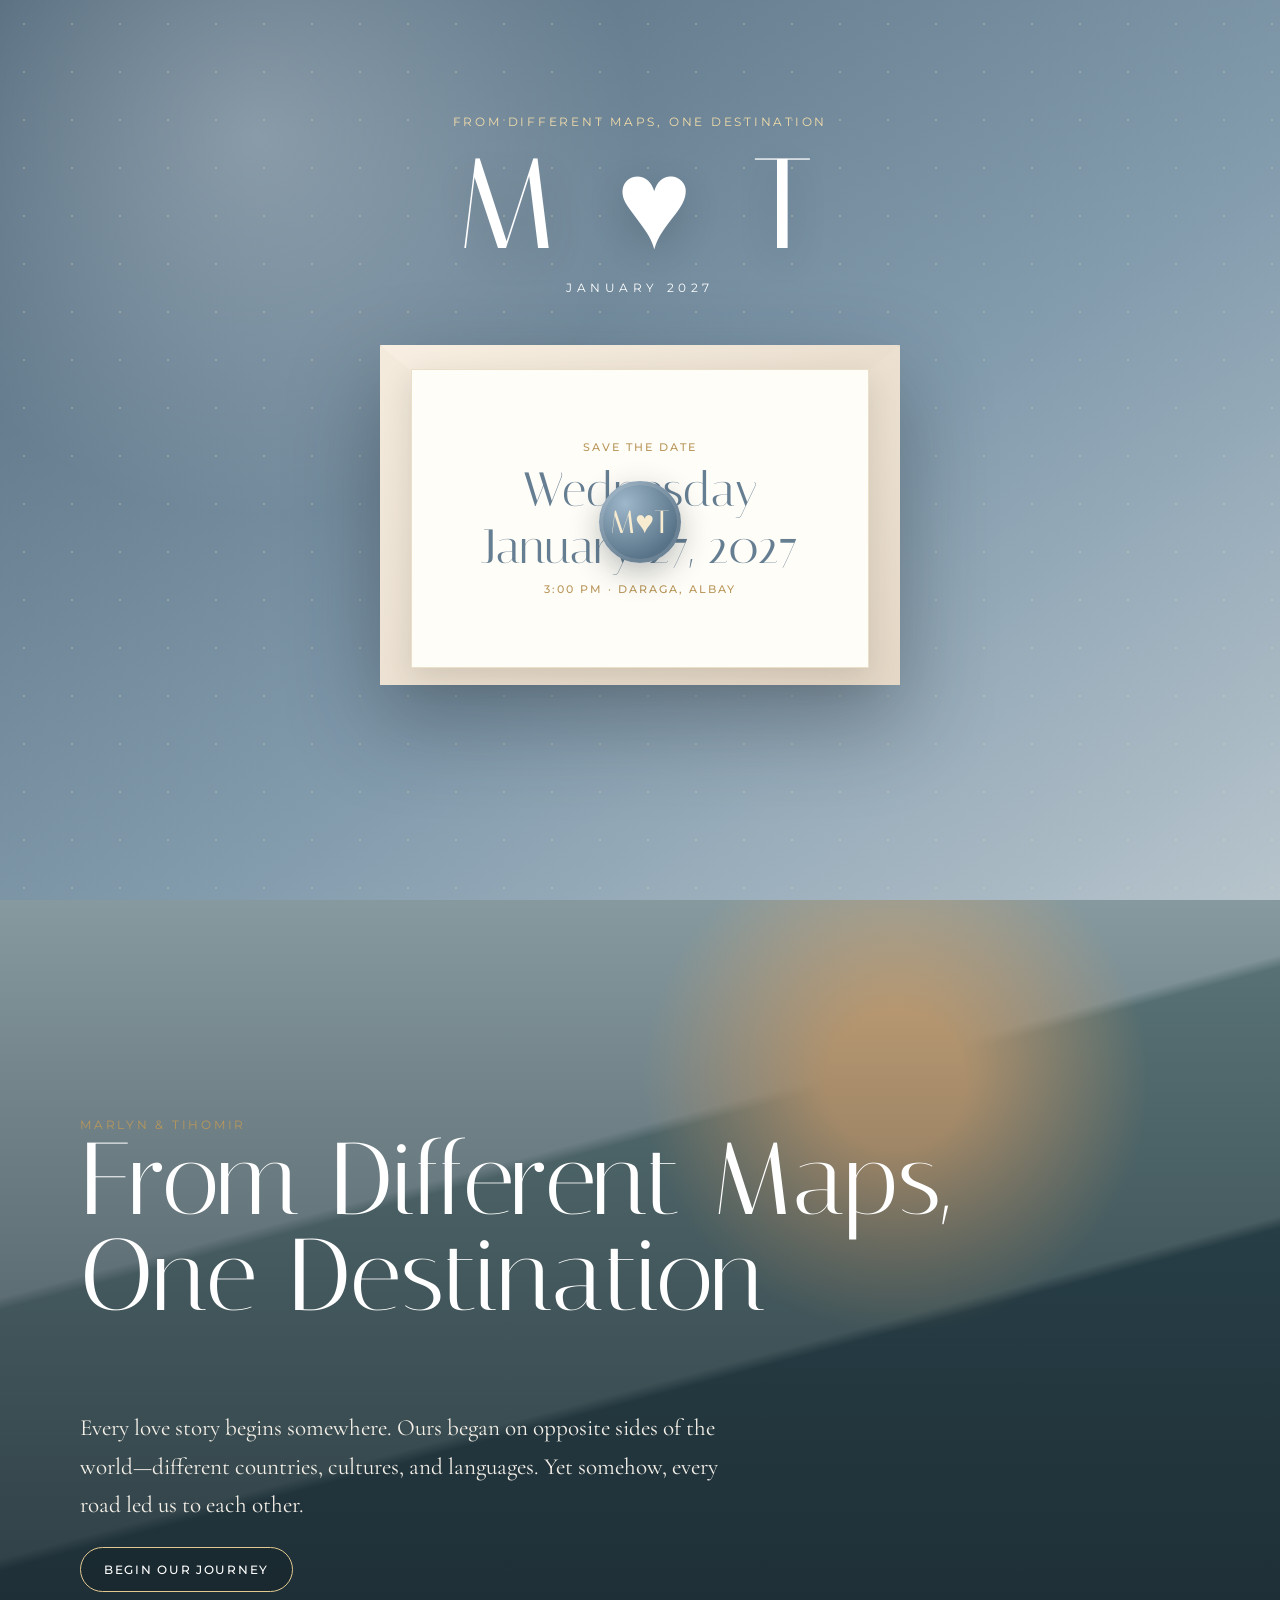
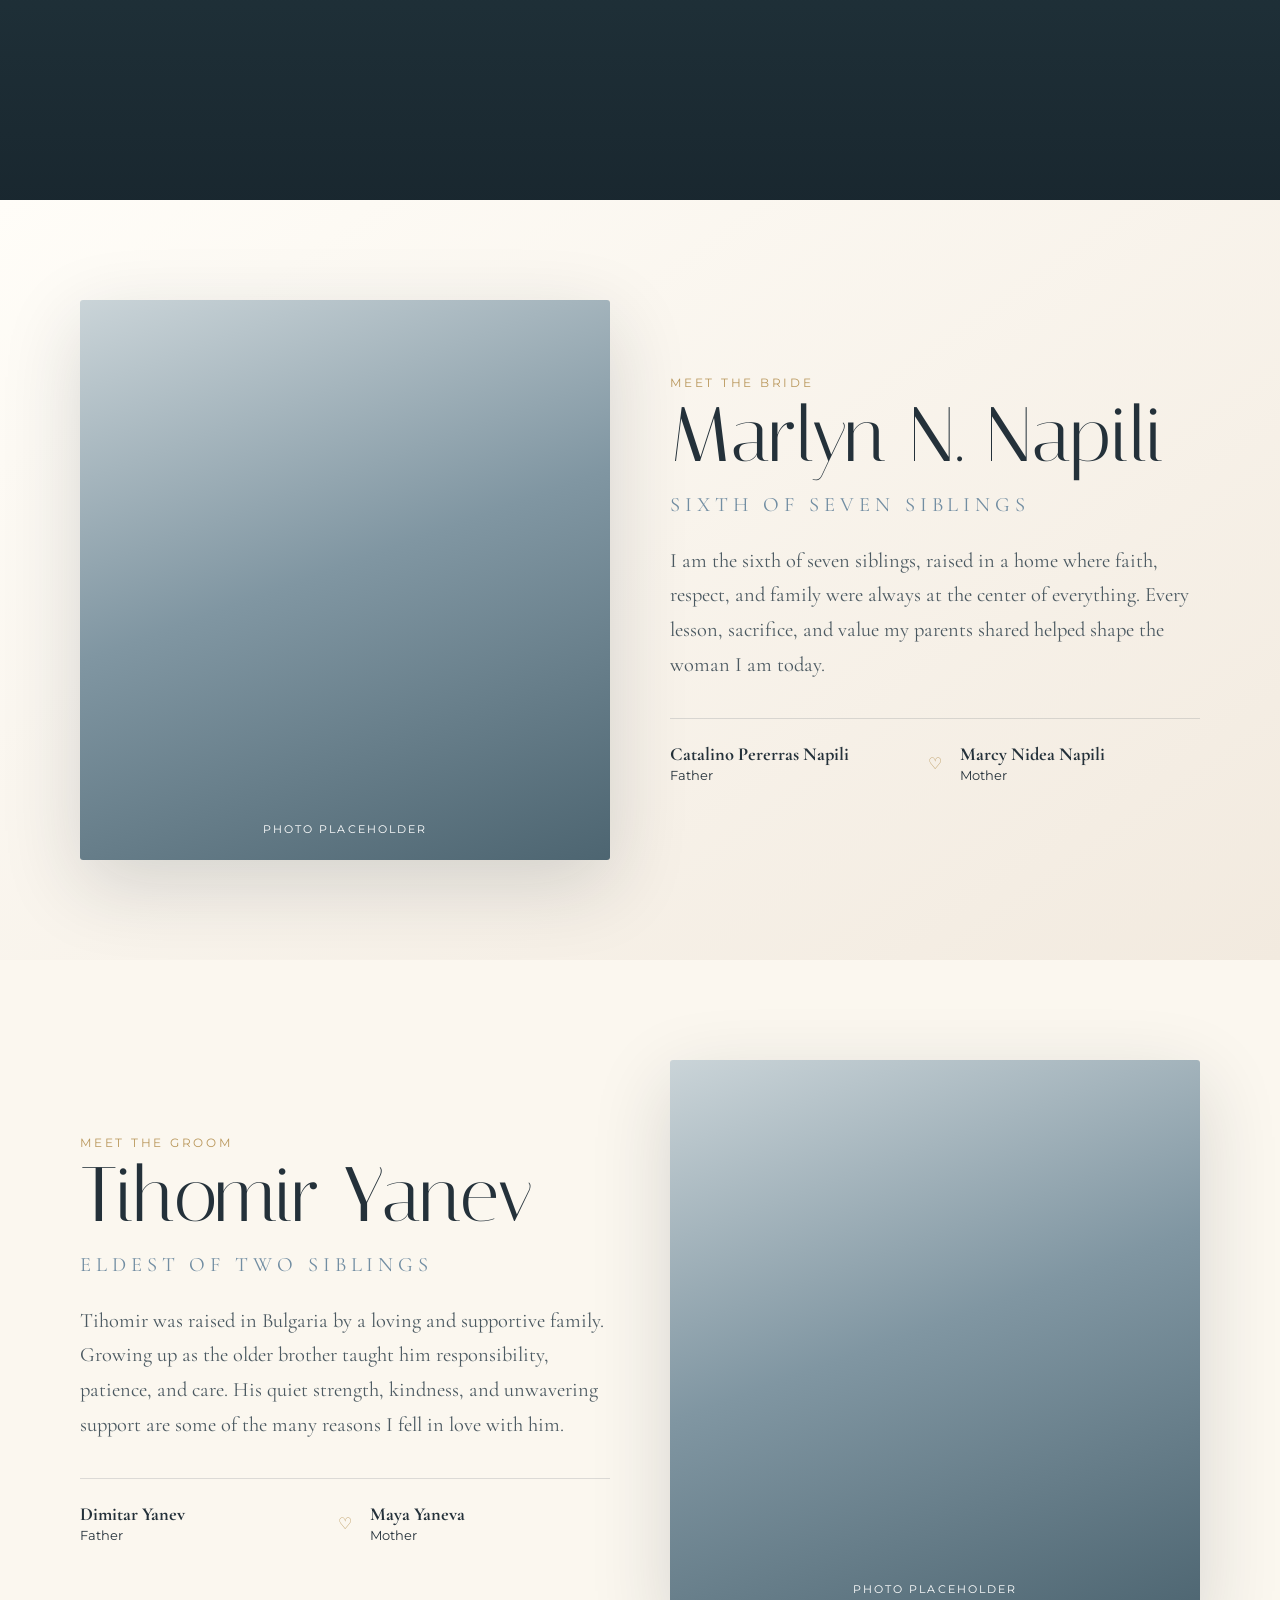
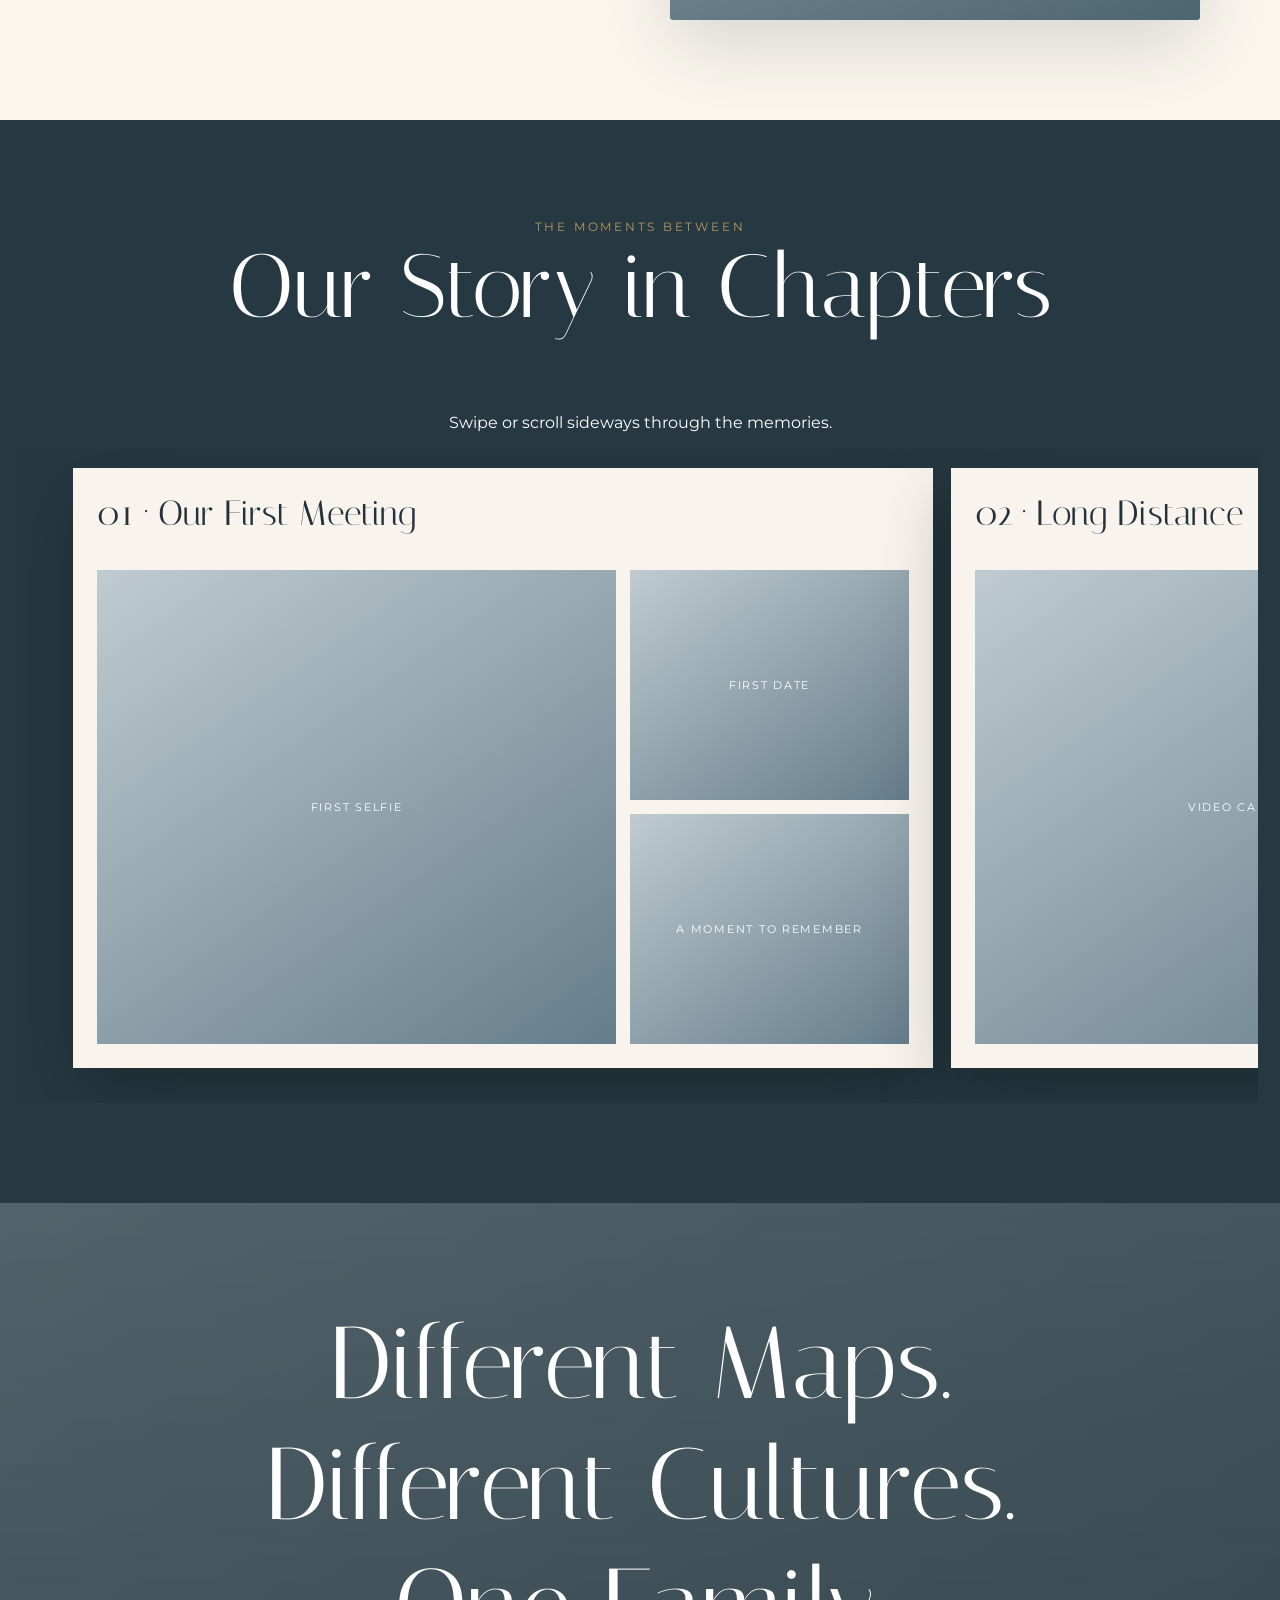
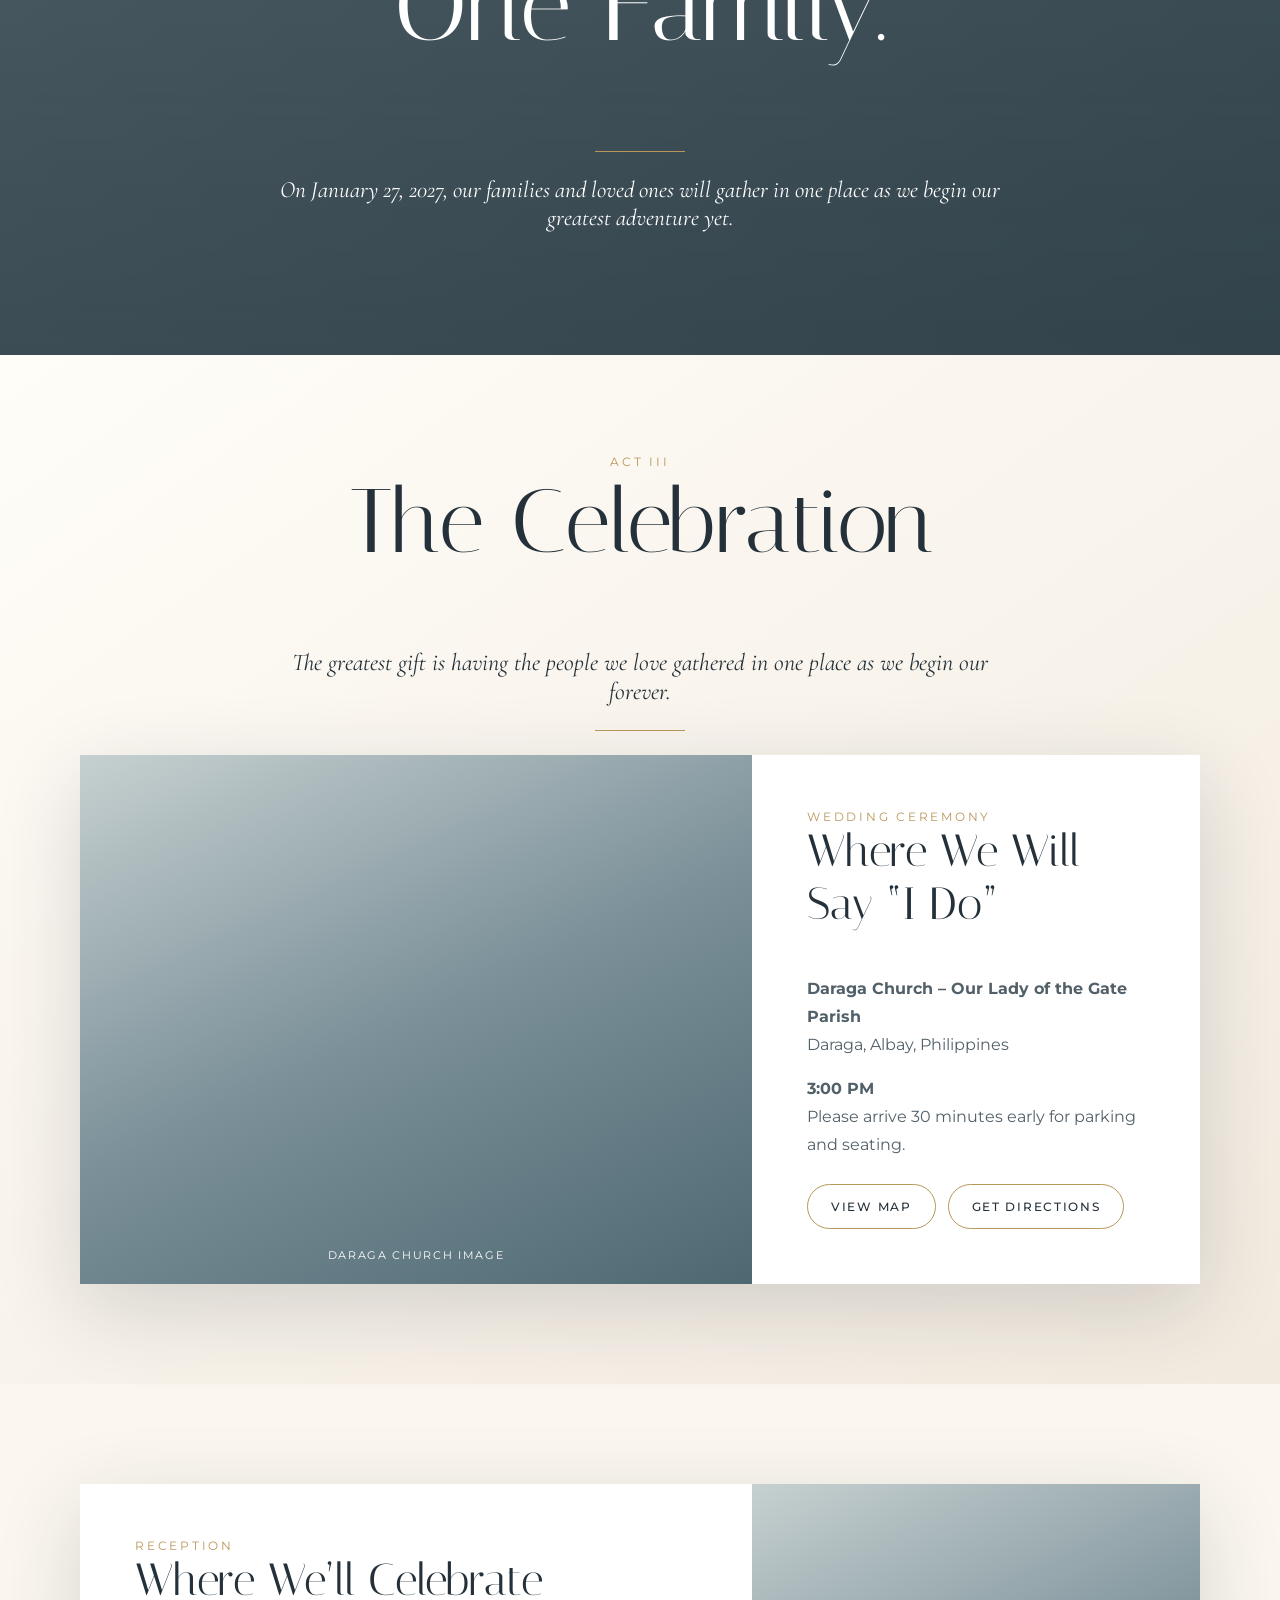
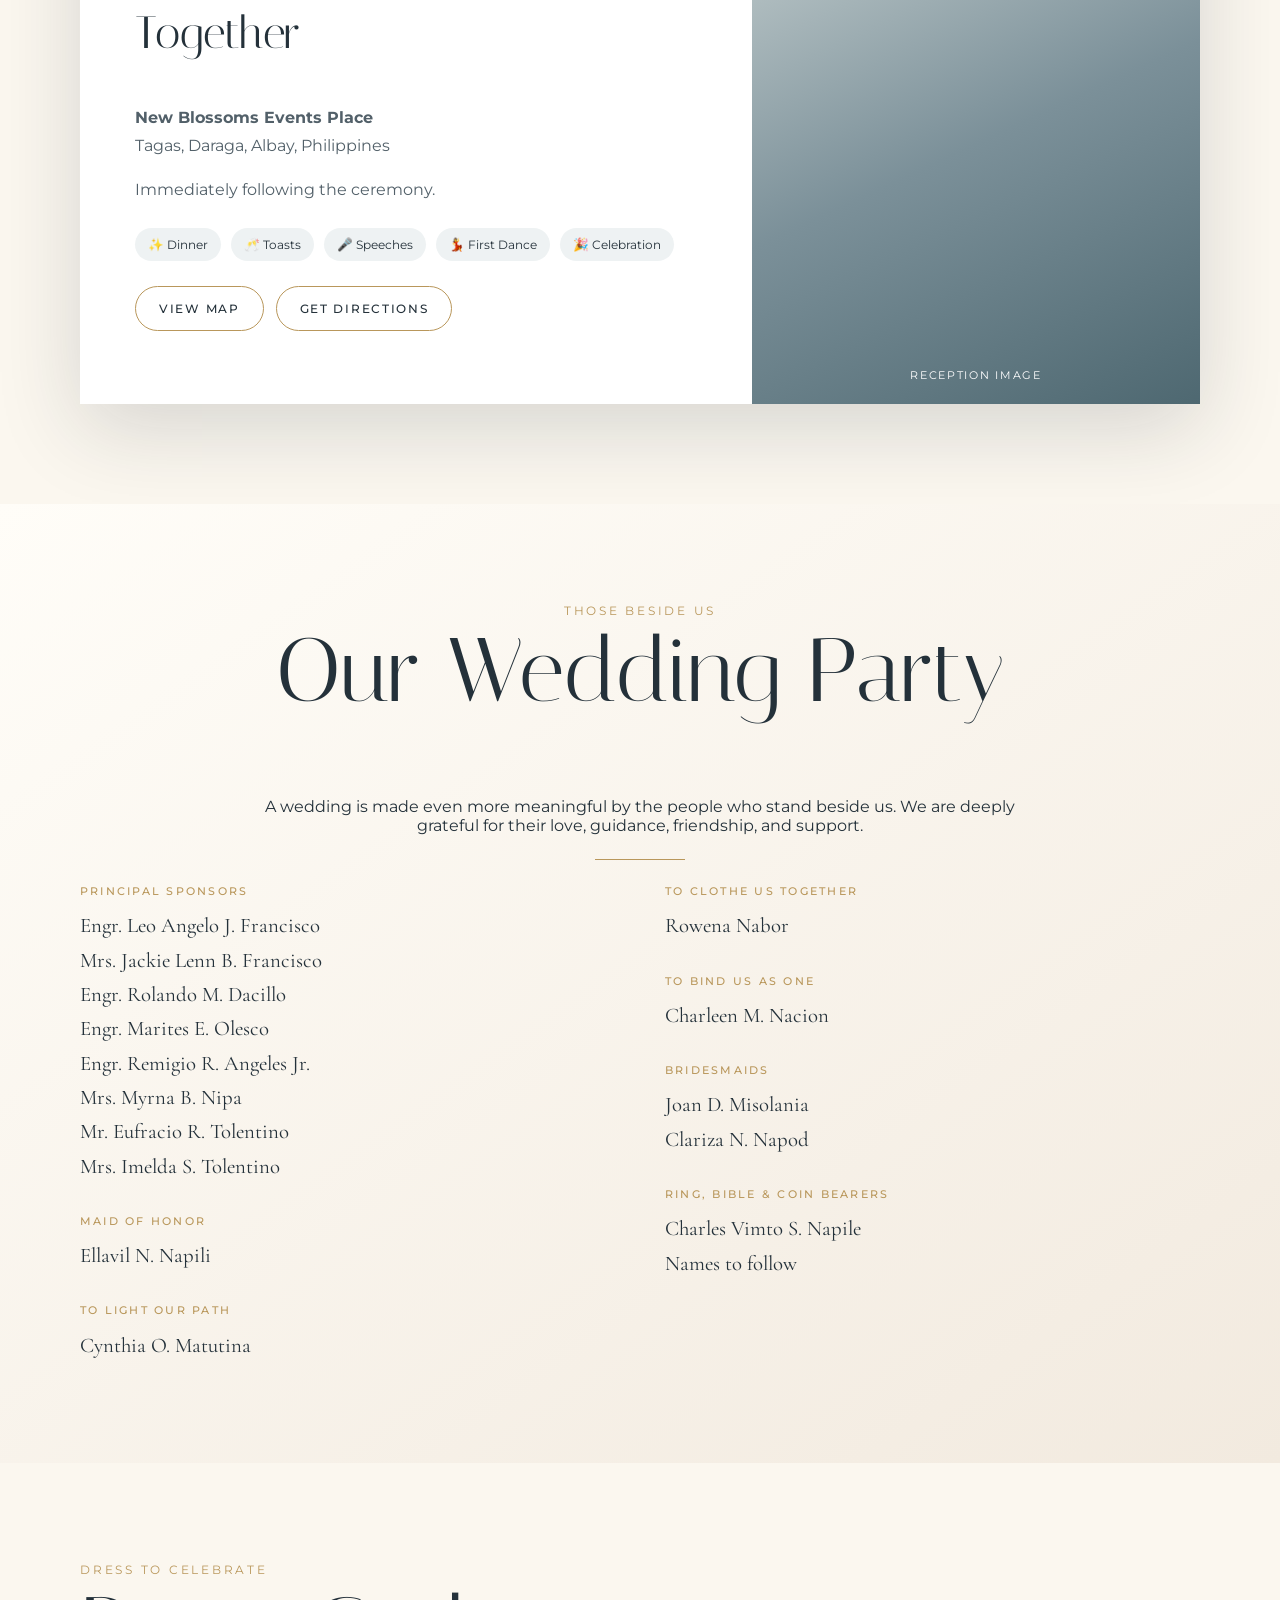
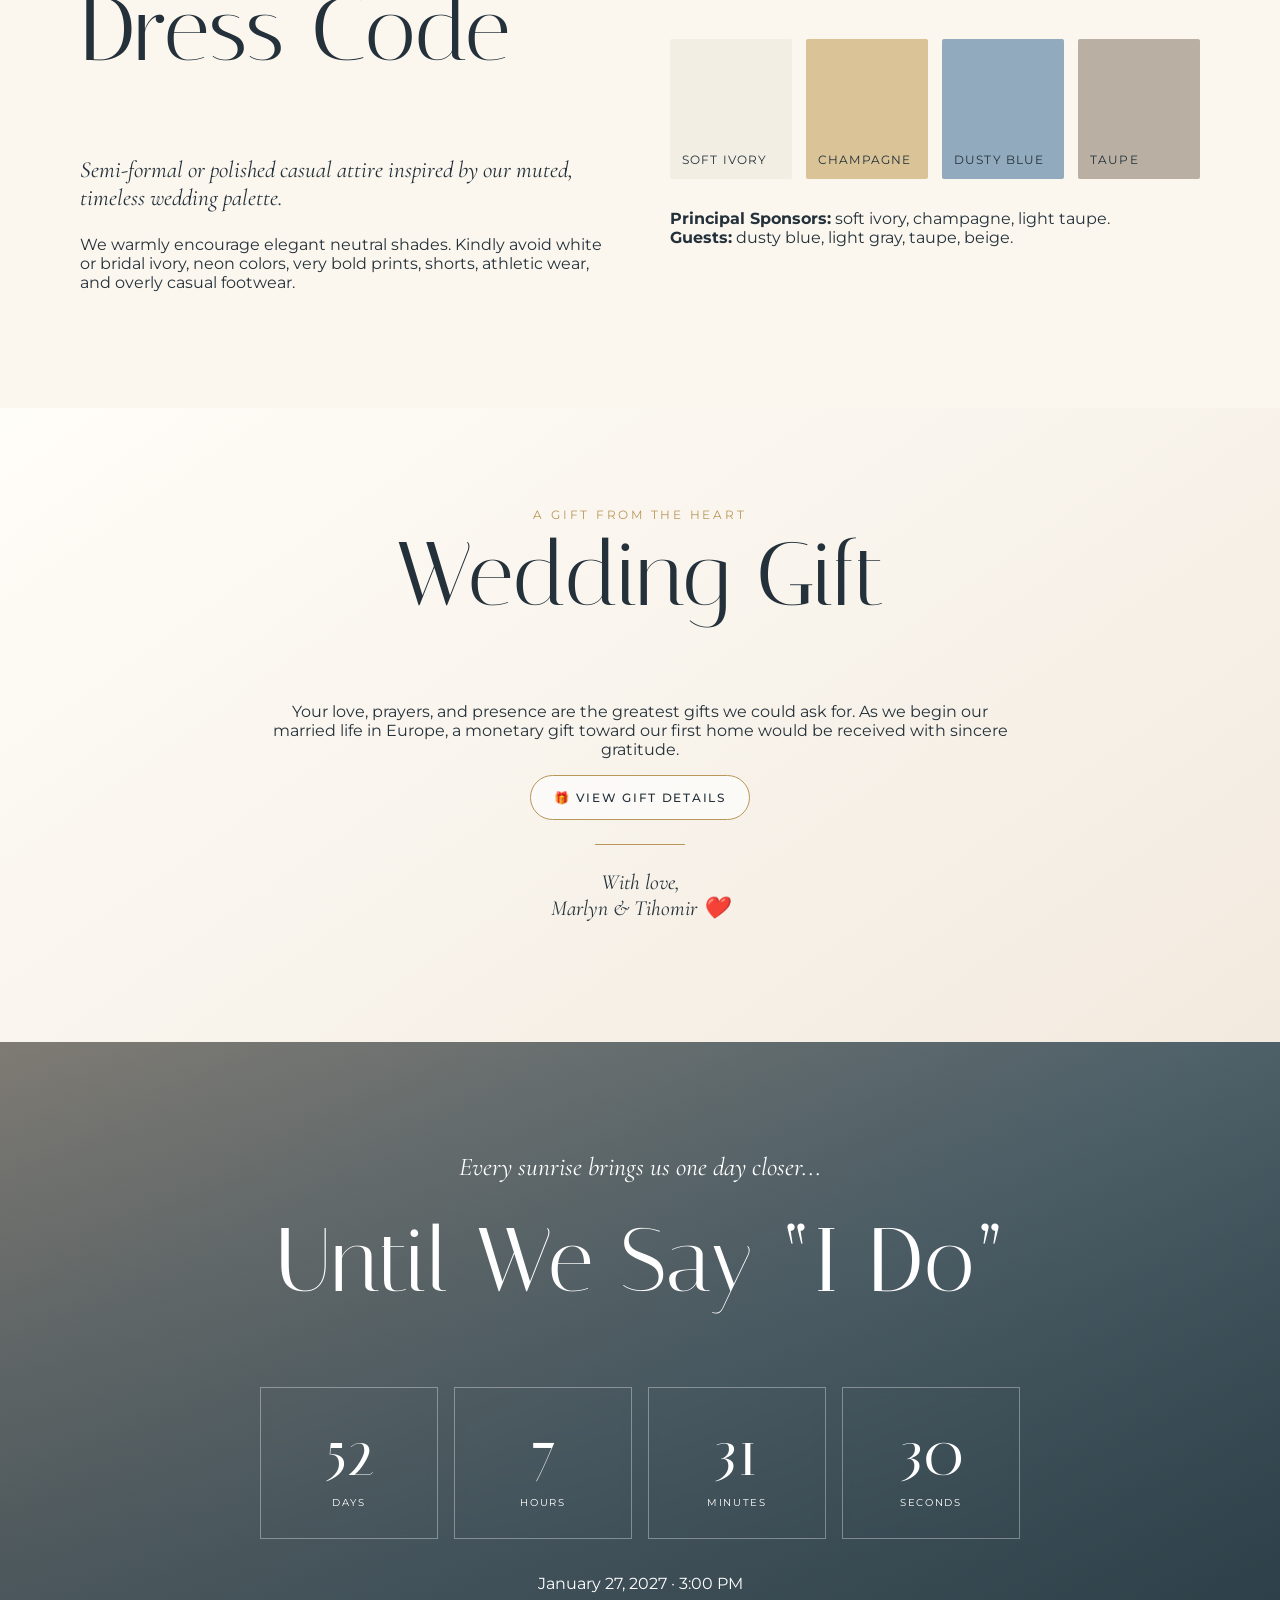
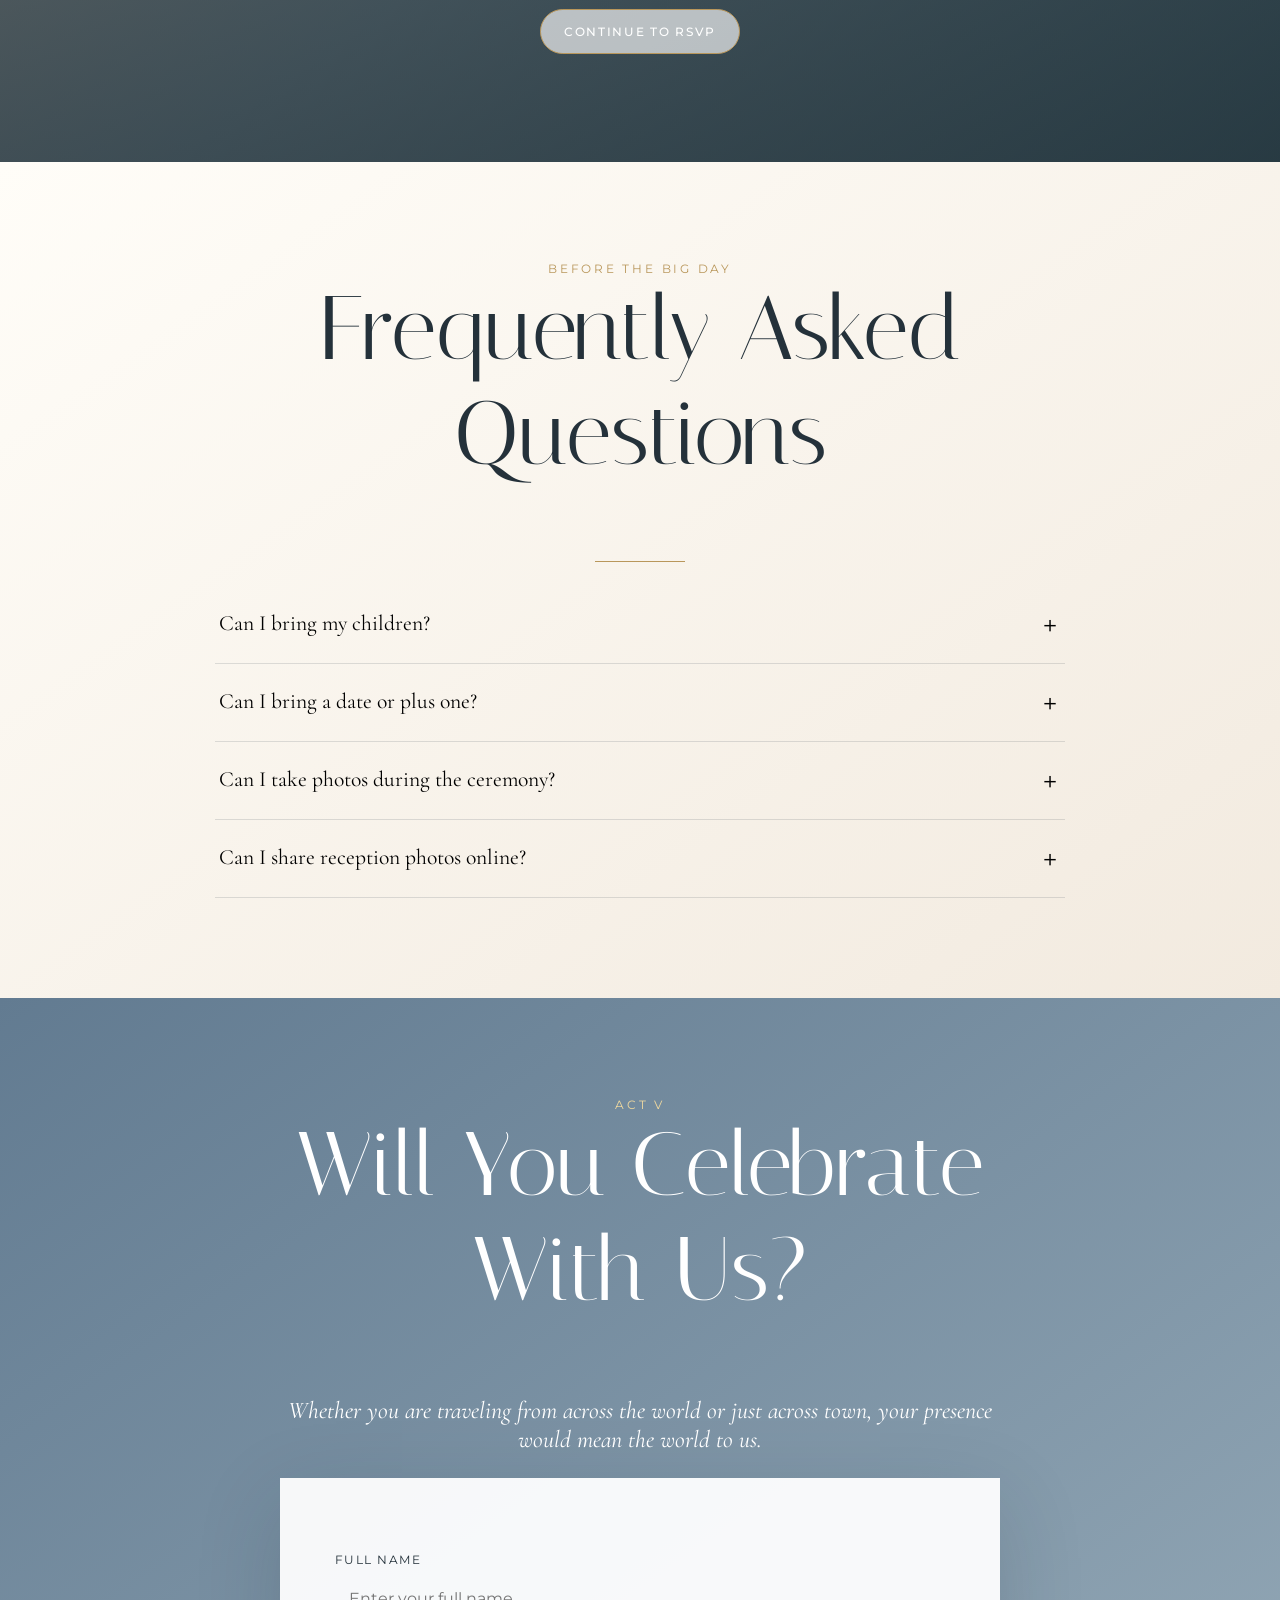
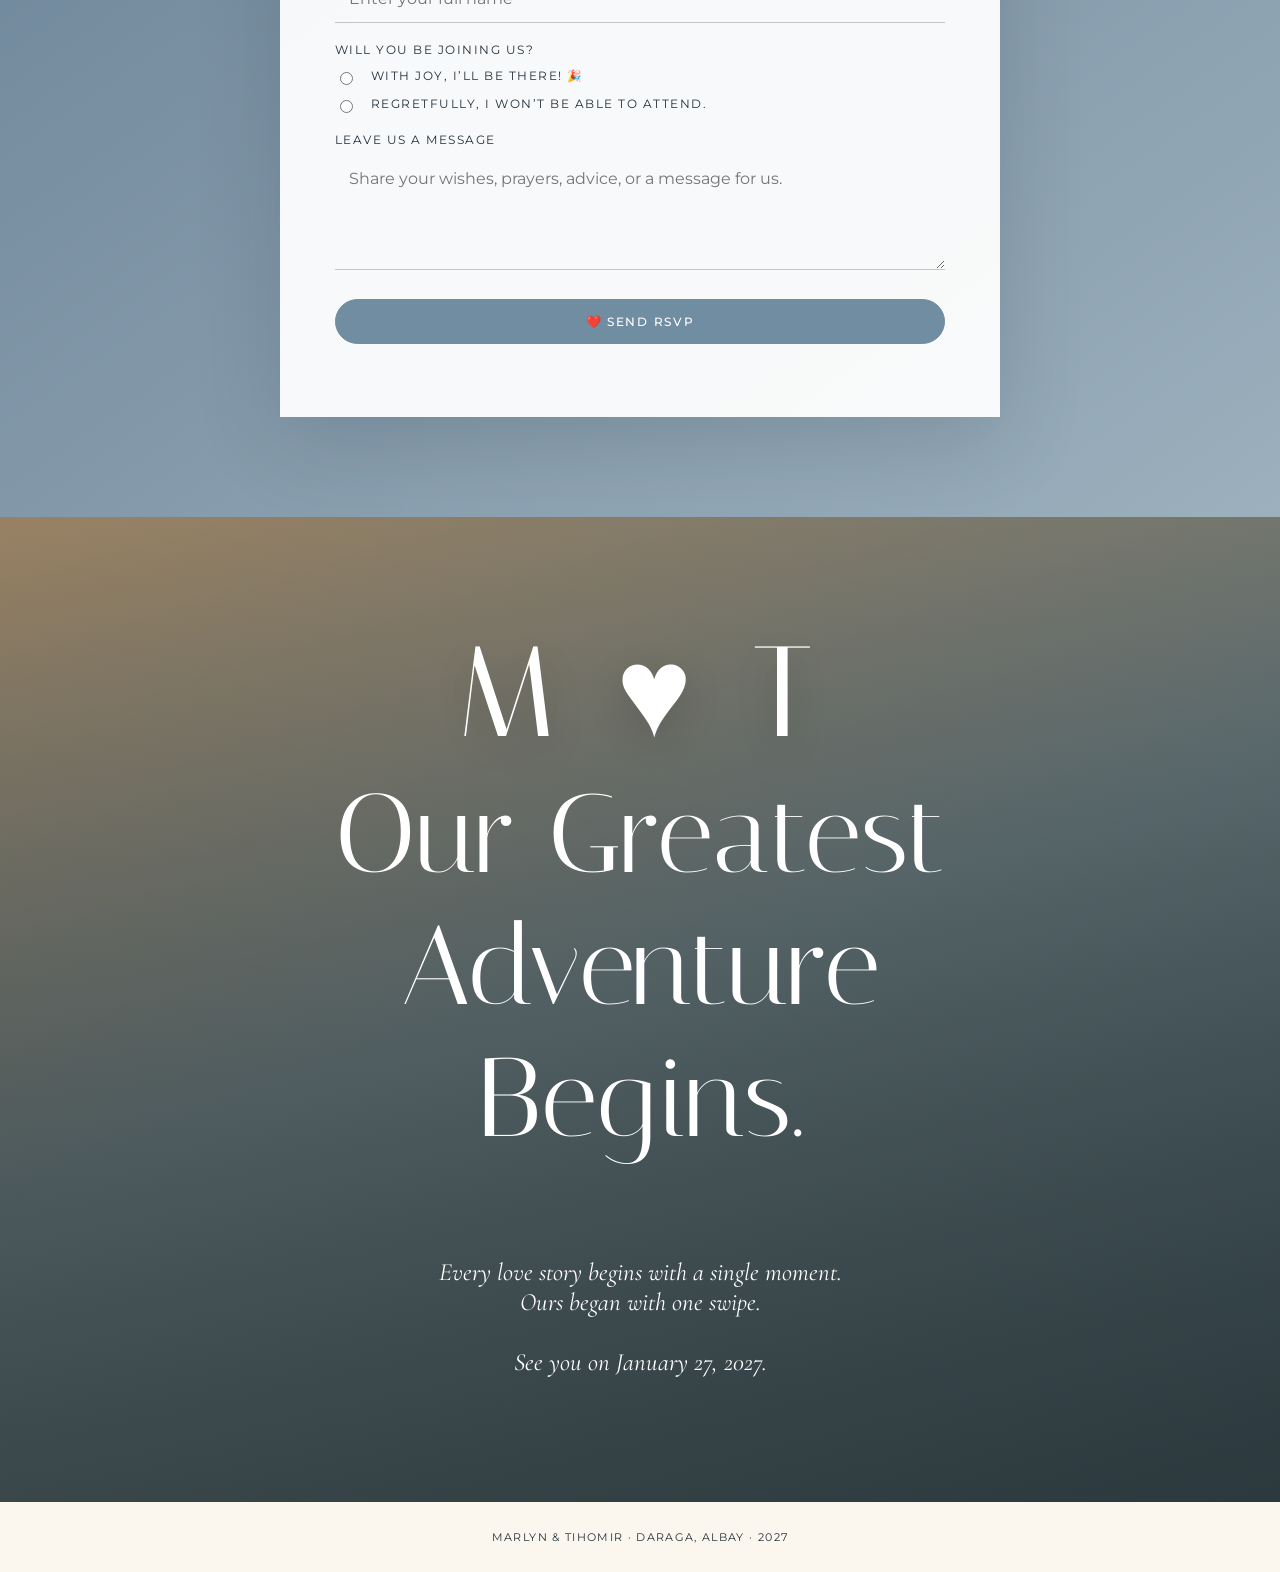
==== commit b522e854: "Update index.html" ====
--- a/index.html
+++ b/index.html
@@ -4,7 +4,7 @@
 <meta charset="utf-8">
 <meta name="viewport" content="width=device-width,initial-scale=1">
 <meta name="theme-color" content="#627b91">
-<title>Marlyn & Tihomir — January 27, 2027</title>
+<title>Marlyn & Tihomir — Wedding Invitation</title>
 <link rel="preconnect" href="https://fonts.googleapis.com">
 <link rel="preconnect" href="https://fonts.gstatic.com" crossorigin>
 <link href="https://fonts.googleapis.com/css2?family=Cormorant+Garamond:wght@400;500;600;700&family=Italiana&family=Montserrat:wght@300;400;500;600&display=swap" rel="stylesheet">
@@ -12,7 +12,7 @@
 :root{--ink:#24313a;--blue:#718da2;--blue2:#9fb4c2;--ivory:#fbf7ef;--paper:#fffdf8;--gold:#b9975b;--taupe:#b8aa9c;--line:rgba(55,70,80,.16);--shadow:0 24px 80px rgba(23,36,47,.16)}
 *{box-sizing:border-box}html{scroll-behavior:smooth}body{margin:0;color:var(--ink);background:var(--ivory);font-family:Montserrat,sans-serif;overflow-x:hidden}h1,h2,h3,p{margin-top:0}h1,h2,h3,.serif{font-family:Italiana,'Cormorant Garamond',serif;font-weight:400}.script{font-family:'Cormorant Garamond',serif;font-style:italic}.eyebrow{letter-spacing:.24em;text-transform:uppercase;font-size:.72rem;color:var(--gold)}.section{padding:100px 22px;position:relative}.wrap{width:min(1120px,100%);margin:auto}.narrow{width:min(760px,100%);margin:auto}.center{text-align:center}.divider{width:90px;height:1px;background:var(--gold);margin:24px auto}.btn{display:inline-flex;align-items:center;justify-content:center;gap:.6rem;border:1px solid var(--gold);padding:14px 23px;border-radius:999px;color:var(--ink);background:rgba(255,255,255,.65);text-decoration:none;cursor:pointer;font:500 .76rem Montserrat;letter-spacing:.14em;text-transform:uppercase;transition:.25s}.btn:hover{transform:translateY(-2px);box-shadow:0 12px 30px rgba(38,51,60,.13);background:#fff}.blue{background:linear-gradient(145deg,#667f94,#90a7b8);color:white}.paper{background:linear-gradient(145deg,#fffdf8,#f2eadf)}
 /* opening */
-#opening{min-height:100vh;display:grid;place-items:center;background:radial-gradient(circle at 20% 15%,rgba(255,255,255,.26),transparent 30%),linear-gradient(145deg,#52697b,#829bad 58%,#b7c4cc);color:white;overflow:hidden}.particles{position:absolute;inset:0;background-image:radial-gradient(circle,#e9d9ac 1px,transparent 1.5px);background-size:48px 48px;opacity:.28;animation:drift 16s linear infinite}@keyframes drift{to{background-position:80px 120px}}.intro{text-align:center;z-index:2}.monogram{font:400 clamp(4rem,12vw,8rem) Italiana;letter-spacing:.08em;text-shadow:0 12px 40px rgba(0,0,0,.14)}.intro p{letter-spacing:.38em;text-transform:uppercase;font-size:.75rem}.envelope-stage{margin:50px auto 18px;perspective:1400px}.envelope{width:min(520px,86vw);height:min(340px,56vw);max-height:340px;position:relative;background:linear-gradient(145deg,#e9dfcf,#fffaf0);border-radius:8px;box-shadow:0 35px 90px rgba(29,38,46,.38);transform-style:preserve-3d;transition:1s}.envelope:before{content:"";position:absolute;inset:0;background:linear-gradient(145deg,#f8efe2,#ddd0bd);clip-path:polygon(0 0,50% 64%,100% 0);transform-origin:top;z-index:3;transition:1s}.envelope:after{content:"";position:absolute;inset:0;background:linear-gradient(145deg,#f4ebdd,#e4d7c6);clip-path:polygon(0 100%,0 0,50% 58%,100% 0,100% 100%);z-index:2}.envelope.open{transform:translateY(55px)}.envelope.open:before{transform:rotateX(180deg);z-index:0}.seal{position:absolute;z-index:7;left:50%;top:52%;transform:translate(-50%,-50%);width:82px;height:82px;border:0;border-radius:50%;background:radial-gradient(circle at 32% 28%,#9eb7ca,#587287 70%);color:#f8ecd0;font:2rem Italiana;box-shadow:0 10px 30px rgba(28,42,53,.3),inset 0 0 0 4px rgba(255,255,255,.12);cursor:pointer;transition:.4s}.seal:hover{transform:translate(-50%,-50%) scale(1.08)}.envelope.open .seal{opacity:0;pointer-events:none}.invite-card{position:absolute;z-index:1;left:6%;right:6%;bottom:5%;height:88%;background:#fffdf7;border:1px solid rgba(185,151,91,.3);box-shadow:0 10px 28px rgba(50,40,25,.14);transition:1.1s;padding:22px}.envelope.open .invite-card{transform:translateY(-78%);z-index:4}.scratch{position:relative;width:100%;height:100%;overflow:hidden;display:grid;place-items:center;text-align:center}.save-date{font:clamp(1.7rem,5vw,3rem) Italiana;color:#657e92}.save-date small{display:block;font:500 .68rem Montserrat;letter-spacing:.18em;text-transform:uppercase;color:#b9975b;margin:7px}#scratchCanvas{position:absolute;inset:0;width:100%;height:100%;touch-action:none;cursor:crosshair}.opening-actions{opacity:0;pointer-events:none;transition:.8s;margin-top:28px}.opening-actions.show{opacity:1;pointer-events:auto}
+#opening{min-height:100vh;display:grid;place-items:center;background:radial-gradient(circle at 20% 15%,rgba(255,255,255,.26),transparent 30%),linear-gradient(145deg,#52697b,#829bad 58%,#b7c4cc);color:white;overflow:hidden}.particles{position:absolute;inset:0;background-image:radial-gradient(circle,#e9d9ac 1px,transparent 1.5px);background-size:48px 48px;opacity:.28;animation:drift 16s linear infinite}@keyframes drift{to{background-position:80px 120px}}.intro{text-align:center;z-index:2}.monogram{font:400 clamp(4rem,12vw,8rem) Italiana;letter-spacing:.08em;text-shadow:0 12px 40px rgba(0,0,0,.14)}.intro p{letter-spacing:.38em;text-transform:uppercase;font-size:.75rem}.envelope-stage{margin:50px auto 18px;perspective:1400px}.envelope{width:min(520px,86vw);height:min(340px,56vw);max-height:340px;position:relative;background:linear-gradient(145deg,#e9dfcf,#fffaf0);border-radius:8px;box-shadow:0 35px 90px rgba(29,38,46,.38);transform-style:preserve-3d;transition:1s}.envelope:before{content:"";position:absolute;inset:0;background:linear-gradient(145deg,#f8efe2,#ddd0bd);clip-path:polygon(0 0,50% 64%,100% 0);transform-origin:top;z-index:3;transition:1s}.envelope:after{content:"";position:absolute;inset:0;background:linear-gradient(145deg,#f4ebdd,#e4d7c6);clip-path:polygon(0 100%,0 0,50% 58%,100% 0,100% 100%);z-index:2}.envelope.open{transform:translateY(55px)}.envelope.open:before{transform:rotateX(180deg);z-index:0}.seal{position:absolute;z-index:7;left:50%;top:52%;transform:translate(-50%,-50%);width:82px;height:82px;border:0;border-radius:50%;background:radial-gradient(circle at 32% 28%,#9eb7ca,#587287 70%);color:#f8ecd0;font:2rem Italiana;box-shadow:0 10px 30px rgba(28,42,53,.3),inset 0 0 0 4px rgba(255,255,255,.12);cursor:pointer;transition:.4s}.seal:hover{transform:translate(-50%,-50%) scale(1.08)}.seal::after{content:"Click me";position:absolute;left:50%;bottom:calc(100% + 12px);transform:translateX(-50%) translateY(5px);padding:7px 11px;border-radius:7px;background:#263744;color:#fffdf7;font:600 11px Montserrat;letter-spacing:.04em;white-space:nowrap;opacity:0;pointer-events:none;transition:.22s;box-shadow:0 8px 22px rgba(20,31,40,.24)}.seal::before{content:"";position:absolute;left:50%;bottom:calc(100% + 5px);transform:translateX(-50%) translateY(5px);border:7px solid transparent;border-top-color:#263744;opacity:0;pointer-events:none;transition:.22s}.seal:hover::after,.seal:hover::before,.seal:focus-visible::after,.seal:focus-visible::before{opacity:1;transform:translateX(-50%) translateY(0)}.envelope.open .seal{opacity:0;pointer-events:none}.invite-card{position:absolute;z-index:5;left:6%;right:6%;bottom:5%;height:88%;background:#fffdf7;border:1px solid rgba(185,151,91,.3);box-shadow:0 10px 28px rgba(50,40,25,.14);transition:1.1s;padding:22px}.envelope.open .invite-card{transform:translateY(-78%);z-index:10}.scratch{position:relative;width:100%;height:100%;overflow:hidden;display:grid;place-items:center;text-align:center}.save-date{font:clamp(1.7rem,5vw,3rem) Italiana;color:#657e92}.save-date small{display:block;font:500 .68rem Montserrat;letter-spacing:.18em;text-transform:uppercase;color:#b9975b;margin:7px}#scratchCanvas{position:absolute;z-index:12;inset:0;width:100%;height:100%;touch-action:none;cursor:crosshair}.opening-actions{opacity:0;pointer-events:none;transition:.8s;margin-top:28px}.opening-actions.show{opacity:1;pointer-events:auto}
 /* hero */
 .hero{min-height:100vh;display:grid;align-items:end;padding-bottom:90px;background:linear-gradient(to top,rgba(20,31,39,.82),rgba(20,31,39,.05)),radial-gradient(circle at 70% 20%,#d1ab7d 0 6%,transparent 22%),linear-gradient(165deg,#8ca0a5 0 32%,#607b7d 33% 53%,#314d55 54%);color:#fff}.hero h1{font-size:clamp(3.1rem,8vw,7rem);line-height:.94;max-width:900px}.hero p{max-width:640px;font:1.45rem/1.65 'Cormorant Garamond';color:#f4efe7}.hero .btn{color:white;border-color:#e2c990;background:rgba(0,0,0,.15)}
 .grid2{display:grid;grid-template-columns:1fr 1fr;gap:60px;align-items:center}.portrait,.cinema{min-height:560px;border-radius:3px;box-shadow:var(--shadow);background:linear-gradient(160deg,#cad4d8,#8096a2 48%,#4d6571);position:relative;overflow:hidden}.portrait:after,.cinema:after{content:"Photo placeholder";position:absolute;inset:auto 0 24px;text-align:center;color:white;letter-spacing:.18em;text-transform:uppercase;font-size:.7rem}.profile h2{font-size:clamp(3rem,6vw,5.5rem);margin-bottom:8px}.profile p{font:1.28rem/1.7 'Cormorant Garamond';color:#4b5961}.parents{display:grid;grid-template-columns:1fr auto 1fr;gap:18px;align-items:center;margin-top:35px;padding-top:24px;border-top:1px solid var(--line)}.parents strong{font-family:'Cormorant Garamond';font-size:1.15rem}.heart{color:var(--gold)}
@@ -28,7 +28,7 @@
 <body>
 <section id="opening">
 <div class="particles"></div><div class="intro"><div class="eyebrow" style="color:#f1dcaa">From different maps, one destination</div><div class="monogram">M ♥ T</div><p>January 2027</p>
-<div class="envelope-stage"><div class="envelope" id="envelope"><div class="invite-card"><div class="scratch"><div class="save-date"><small>Save the date</small>Wednesday<br>January 27, 2027<small>3:00 PM · Daraga, Albay</small></div><canvas id="scratchCanvas"></canvas></div></div><button class="seal" id="seal" aria-label="Open invitation">M♥T</button></div></div>
+<div class="envelope-stage"><div class="envelope" id="envelope"><div class="invite-card"><div class="scratch"><div class="save-date"><small>Save the date</small>Wednesday<br>January 27, 2027<small>3:00 PM · Daraga, Albay</small></div><canvas id="scratchCanvas"></canvas></div></div><button class="seal" id="seal" aria-label="Open invitation" title="Click me">M♥T</button></div></div>
 <div class="opening-actions" id="openingActions"><p style="letter-spacing:.08em">Scratch the gold layer to reveal our date</p><a class="btn" href="#story">Continue our story ↓</a></div></div></section>
 <section id="story" class="hero section"><div class="wrap"><div class="eyebrow">Marlyn & Tihomir</div><h1>From Different Maps,<br>One Destination</h1><p>Every love story begins somewhere. Ours began on opposite sides of the world—different countries, cultures, and languages. Yet somehow, every road led us to each other.</p><a class="btn" href="#bride">Begin our journey</a></div></section>
 <section id="bride" class="section paper"><div class="wrap grid2 reveal"><div class="portrait"></div><div class="profile"><div class="eyebrow">Meet the bride</div><h2>Marlyn N. Napili</h2><p class="eyebrow" style="color:#718da2">Sixth of seven siblings</p><p>I am the sixth of seven siblings, raised in a home where faith, respect, and family were always at the center of everything. Every lesson, sacrifice, and value my parents shared helped shape the woman I am today.</p><div class="parents"><div><strong>Catalino Pererras Napili</strong><br><small>Father</small></div><div class="heart">♡</div><div><strong>Marcy Nidea Napili</strong><br><small>Mother</small></div></div></div></div></section>
@@ -46,9 +46,9 @@
 <section class="farewell section"><div class="narrow reveal"><div class="monogram" style="font-size:clamp(4rem,12vw,8rem)">M ♥ T</div><h2>Our Greatest Adventure Begins.</h2><p class="script" style="font-size:1.55rem">Every love story begins with a single moment.<br>Ours began with one swipe.<br><br>See you on January 27, 2027.</p></div></section><footer>Marlyn & Tihomir · Daraga, Albay · 2027</footer><canvas id="confetti" style="position:fixed;inset:0;pointer-events:none;z-index:999"></canvas>
 <script>
 const envelope=document.querySelector('#envelope'),seal=document.querySelector('#seal'),scratchCanvas=document.querySelector('#scratchCanvas'),sctx=scratchCanvas.getContext('2d'),openingActions=document.querySelector('#openingActions');let drawing=false,done=false;
-seal.onclick=()=>{envelope.classList.add('open');setTimeout(()=>{initScratch();openingActions.classList.add('show')},900)};
+seal.onclick=()=>{envelope.classList.add('open');setTimeout(initScratch,900)};
 function initScratch(){const r=scratchCanvas.getBoundingClientRect(),d=devicePixelRatio||1;scratchCanvas.width=r.width*d;scratchCanvas.height=r.height*d;sctx.scale(d,d);const g=sctx.createLinearGradient(0,0,r.width,r.height);g.addColorStop(0,'#8f713d');g.addColorStop(.45,'#d8bd7a');g.addColorStop(1,'#9c7b42');sctx.fillStyle=g;sctx.fillRect(0,0,r.width,r.height);sctx.fillStyle='rgba(255,255,255,.75)';sctx.font='600 18px Montserrat';sctx.textAlign='center';sctx.fillText('SCRATCH TO REVEAL',r.width/2,r.height/2);sctx.globalCompositeOperation='destination-out'}
-function pos(e){const r=scratchCanvas.getBoundingClientRect(),p=e.touches?e.touches[0]:e;return{x:p.clientX-r.left,y:p.clientY-r.top}}function scratch(e){if(!drawing)return;const p=pos(e);sctx.beginPath();sctx.arc(p.x,p.y,24,0,Math.PI*2);sctx.fill();check()}function check(){if(done)return;const data=sctx.getImageData(0,0,scratchCanvas.width,scratchCanvas.height).data;let clear=0;for(let i=3;i<data.length;i+=40)if(data[i]===0)clear++;if(clear/(data.length/40)>.55){done=true;sctx.clearRect(0,0,scratchCanvas.width,scratchCanvas.height);confetti()}}
+function pos(e){const r=scratchCanvas.getBoundingClientRect(),p=e.touches?e.touches[0]:e;return{x:p.clientX-r.left,y:p.clientY-r.top}}function scratch(e){if(!drawing)return;const p=pos(e);sctx.beginPath();sctx.arc(p.x,p.y,30,0,Math.PI*2);sctx.fill();check()}function check(){if(done)return;const data=sctx.getImageData(0,0,scratchCanvas.width,scratchCanvas.height).data;let clear=0;for(let i=3;i<data.length;i+=40)if(data[i]===0)clear++;if(clear/(data.length/40)>=.50){done=true;sctx.clearRect(0,0,scratchCanvas.width,scratchCanvas.height);openingActions.classList.add('show');confetti()}}
 ['mousedown','touchstart'].forEach(x=>scratchCanvas.addEventListener(x,e=>{e.preventDefault();drawing=true;scratch(e)},{passive:false}));['mousemove','touchmove'].forEach(x=>scratchCanvas.addEventListener(x,e=>{e.preventDefault();scratch(e)},{passive:false}));['mouseup','mouseleave','touchend'].forEach(x=>scratchCanvas.addEventListener(x,()=>drawing=false));
 document.querySelector('#giftBtn').onclick=()=>document.querySelector('#giftDetails').classList.toggle('open');document.querySelectorAll('.faq-q').forEach(q=>q.onclick=()=>{const item=q.parentElement;document.querySelectorAll('.faq-item').forEach(i=>i!==item&&i.classList.remove('open'));item.classList.toggle('open');q.querySelector('span').textContent=item.classList.contains('open')?'−':'＋'});
 function tick(){const target=new Date('2027-01-27T15:00:00+08:00'),n=new Date(),d=Math.max(0,target-n);days.textContent=Math.floor(d/86400000);hours.textContent=Math.floor(d/3600000)%24;minutes.textContent=Math.floor(d/60000)%60;seconds.textContent=Math.floor(d/1000)%60}tick();setInterval(tick,1000);
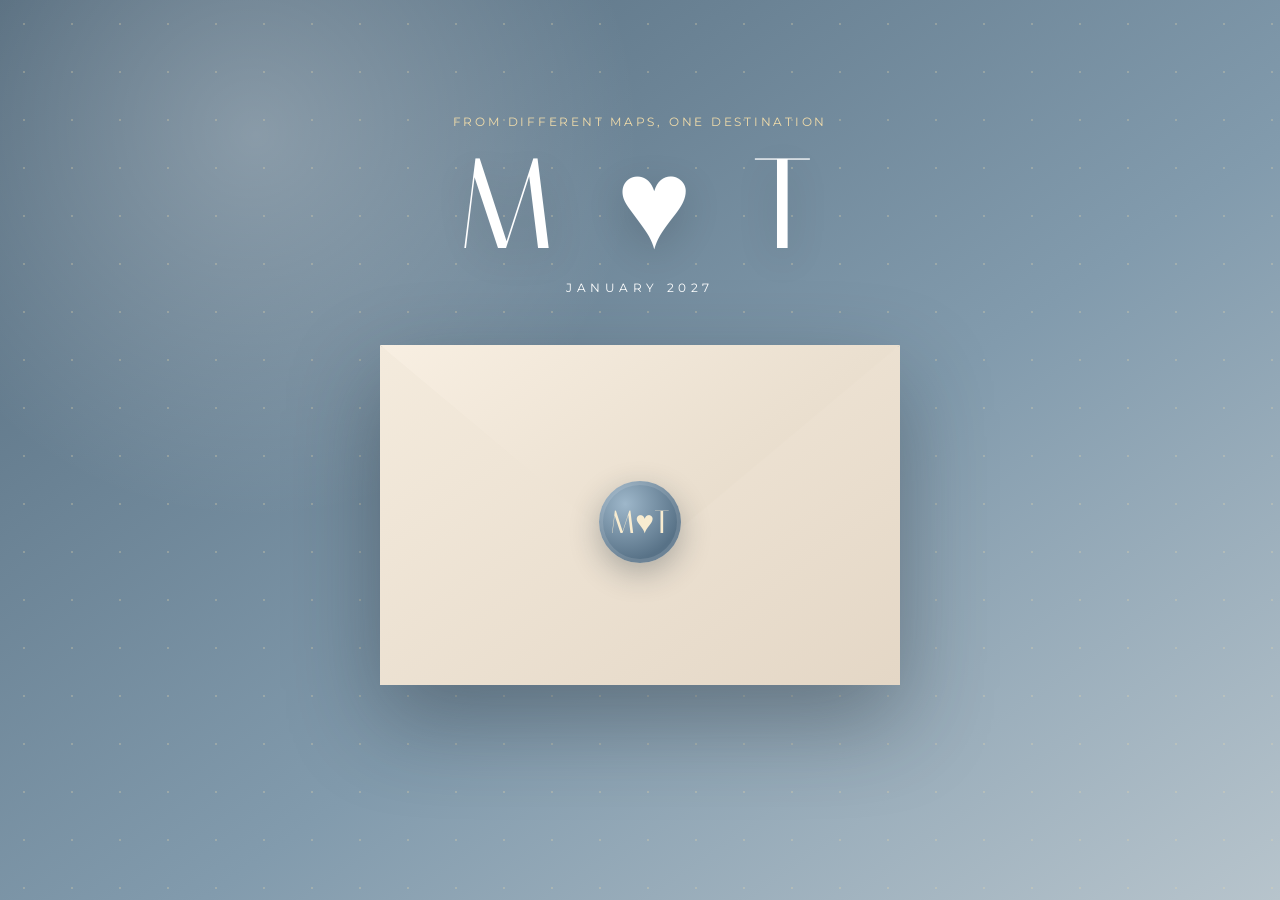
==== commit 16f1a9e9: "Update print statement from 'Hello' to 'Goodbye'" ====
--- a/index.html
+++ b/index.html
@@ -10,9 +10,9 @@
 <link href="https://fonts.googleapis.com/css2?family=Cormorant+Garamond:wght@400;500;600;700&family=Italiana&family=Montserrat:wght@300;400;500;600&display=swap" rel="stylesheet">
 <style>
 :root{--ink:#24313a;--blue:#718da2;--blue2:#9fb4c2;--ivory:#fbf7ef;--paper:#fffdf8;--gold:#b9975b;--taupe:#b8aa9c;--line:rgba(55,70,80,.16);--shadow:0 24px 80px rgba(23,36,47,.16)}
-*{box-sizing:border-box}html{scroll-behavior:smooth}body{margin:0;color:var(--ink);background:var(--ivory);font-family:Montserrat,sans-serif;overflow-x:hidden}h1,h2,h3,p{margin-top:0}h1,h2,h3,.serif{font-family:Italiana,'Cormorant Garamond',serif;font-weight:400}.script{font-family:'Cormorant Garamond',serif;font-style:italic}.eyebrow{letter-spacing:.24em;text-transform:uppercase;font-size:.72rem;color:var(--gold)}.section{padding:100px 22px;position:relative}.wrap{width:min(1120px,100%);margin:auto}.narrow{width:min(760px,100%);margin:auto}.center{text-align:center}.divider{width:90px;height:1px;background:var(--gold);margin:24px auto}.btn{display:inline-flex;align-items:center;justify-content:center;gap:.6rem;border:1px solid var(--gold);padding:14px 23px;border-radius:999px;color:var(--ink);background:rgba(255,255,255,.65);text-decoration:none;cursor:pointer;font:500 .76rem Montserrat;letter-spacing:.14em;text-transform:uppercase;transition:.25s}.btn:hover{transform:translateY(-2px);box-shadow:0 12px 30px rgba(38,51,60,.13);background:#fff}.blue{background:linear-gradient(145deg,#667f94,#90a7b8);color:white}.paper{background:linear-gradient(145deg,#fffdf8,#f2eadf)}
+*{box-sizing:border-box}html{scroll-behavior:smooth}body{margin:0;color:var(--ink);background:var(--ivory);font-family:Montserrat,sans-serif;overflow-x:hidden}body.date-locked{overflow:hidden}.site-content{display:none}.site-content.unlocked{display:block;animation:siteReveal .9s ease both}@keyframes siteReveal{from{opacity:0}to{opacity:1}}h1,h2,h3,p{margin-top:0}h1,h2,h3,.serif{font-family:Italiana,'Cormorant Garamond',serif;font-weight:400}.script{font-family:'Cormorant Garamond',serif;font-style:italic}.eyebrow{letter-spacing:.24em;text-transform:uppercase;font-size:.72rem;color:var(--gold)}.section{padding:100px 22px;position:relative}.wrap{width:min(1120px,100%);margin:auto}.narrow{width:min(760px,100%);margin:auto}.center{text-align:center}.divider{width:90px;height:1px;background:var(--gold);margin:24px auto}.btn{display:inline-flex;align-items:center;justify-content:center;gap:.6rem;border:1px solid var(--gold);padding:14px 23px;border-radius:999px;color:var(--ink);background:rgba(255,255,255,.65);text-decoration:none;cursor:pointer;font:500 .76rem Montserrat;letter-spacing:.14em;text-transform:uppercase;transition:.25s}.btn:hover{transform:translateY(-2px);box-shadow:0 12px 30px rgba(38,51,60,.13);background:#fff}.blue{background:linear-gradient(145deg,#667f94,#90a7b8);color:white}.paper{background:linear-gradient(145deg,#fffdf8,#f2eadf)}
 /* opening */
-#opening{min-height:100vh;display:grid;place-items:center;background:radial-gradient(circle at 20% 15%,rgba(255,255,255,.26),transparent 30%),linear-gradient(145deg,#52697b,#829bad 58%,#b7c4cc);color:white;overflow:hidden}.particles{position:absolute;inset:0;background-image:radial-gradient(circle,#e9d9ac 1px,transparent 1.5px);background-size:48px 48px;opacity:.28;animation:drift 16s linear infinite}@keyframes drift{to{background-position:80px 120px}}.intro{text-align:center;z-index:2}.monogram{font:400 clamp(4rem,12vw,8rem) Italiana;letter-spacing:.08em;text-shadow:0 12px 40px rgba(0,0,0,.14)}.intro p{letter-spacing:.38em;text-transform:uppercase;font-size:.75rem}.envelope-stage{margin:50px auto 18px;perspective:1400px}.envelope{width:min(520px,86vw);height:min(340px,56vw);max-height:340px;position:relative;background:linear-gradient(145deg,#e9dfcf,#fffaf0);border-radius:8px;box-shadow:0 35px 90px rgba(29,38,46,.38);transform-style:preserve-3d;transition:1s}.envelope:before{content:"";position:absolute;inset:0;background:linear-gradient(145deg,#f8efe2,#ddd0bd);clip-path:polygon(0 0,50% 64%,100% 0);transform-origin:top;z-index:3;transition:1s}.envelope:after{content:"";position:absolute;inset:0;background:linear-gradient(145deg,#f4ebdd,#e4d7c6);clip-path:polygon(0 100%,0 0,50% 58%,100% 0,100% 100%);z-index:2}.envelope.open{transform:translateY(55px)}.envelope.open:before{transform:rotateX(180deg);z-index:0}.seal{position:absolute;z-index:7;left:50%;top:52%;transform:translate(-50%,-50%);width:82px;height:82px;border:0;border-radius:50%;background:radial-gradient(circle at 32% 28%,#9eb7ca,#587287 70%);color:#f8ecd0;font:2rem Italiana;box-shadow:0 10px 30px rgba(28,42,53,.3),inset 0 0 0 4px rgba(255,255,255,.12);cursor:pointer;transition:.4s}.seal:hover{transform:translate(-50%,-50%) scale(1.08)}.seal::after{content:"Click me";position:absolute;left:50%;bottom:calc(100% + 12px);transform:translateX(-50%) translateY(5px);padding:7px 11px;border-radius:7px;background:#263744;color:#fffdf7;font:600 11px Montserrat;letter-spacing:.04em;white-space:nowrap;opacity:0;pointer-events:none;transition:.22s;box-shadow:0 8px 22px rgba(20,31,40,.24)}.seal::before{content:"";position:absolute;left:50%;bottom:calc(100% + 5px);transform:translateX(-50%) translateY(5px);border:7px solid transparent;border-top-color:#263744;opacity:0;pointer-events:none;transition:.22s}.seal:hover::after,.seal:hover::before,.seal:focus-visible::after,.seal:focus-visible::before{opacity:1;transform:translateX(-50%) translateY(0)}.envelope.open .seal{opacity:0;pointer-events:none}.invite-card{position:absolute;z-index:5;left:6%;right:6%;bottom:5%;height:88%;background:#fffdf7;border:1px solid rgba(185,151,91,.3);box-shadow:0 10px 28px rgba(50,40,25,.14);transition:1.1s;padding:22px}.envelope.open .invite-card{transform:translateY(-78%);z-index:10}.scratch{position:relative;width:100%;height:100%;overflow:hidden;display:grid;place-items:center;text-align:center}.save-date{font:clamp(1.7rem,5vw,3rem) Italiana;color:#657e92}.save-date small{display:block;font:500 .68rem Montserrat;letter-spacing:.18em;text-transform:uppercase;color:#b9975b;margin:7px}#scratchCanvas{position:absolute;z-index:12;inset:0;width:100%;height:100%;touch-action:none;cursor:crosshair}.opening-actions{opacity:0;pointer-events:none;transition:.8s;margin-top:28px}.opening-actions.show{opacity:1;pointer-events:auto}
+#opening{min-height:100vh;display:grid;place-items:center;background:radial-gradient(circle at 20% 15%,rgba(255,255,255,.26),transparent 30%),linear-gradient(145deg,#52697b,#829bad 58%,#b7c4cc);color:white;overflow:hidden}.particles{position:absolute;inset:0;background-image:radial-gradient(circle,#e9d9ac 1px,transparent 1.5px);background-size:48px 48px;opacity:.28;animation:drift 16s linear infinite}@keyframes drift{to{background-position:80px 120px}}.intro{text-align:center;z-index:2}.monogram{font:400 clamp(4rem,12vw,8rem) Italiana;letter-spacing:.08em;text-shadow:0 12px 40px rgba(0,0,0,.14)}.intro p{letter-spacing:.38em;text-transform:uppercase;font-size:.75rem}.envelope-stage{margin:50px auto 18px;perspective:1400px}.envelope{width:min(520px,86vw);height:min(340px,56vw);max-height:340px;position:relative;background:linear-gradient(145deg,#e9dfcf,#fffaf0);border-radius:8px;box-shadow:0 35px 90px rgba(29,38,46,.38);transform-style:preserve-3d;transition:1s}.envelope:before{content:"";position:absolute;inset:0;background:linear-gradient(145deg,#f8efe2,#ddd0bd);clip-path:polygon(0 0,50% 64%,100% 0);transform-origin:top;z-index:3;transition:1s}.envelope:after{content:"";position:absolute;inset:0;background:linear-gradient(145deg,#f4ebdd,#e4d7c6);clip-path:polygon(0 100%,0 0,50% 58%,100% 0,100% 100%);z-index:2}.envelope.open{transform:translateY(55px)}.envelope.open:before{transform:rotateX(180deg);z-index:0}.seal{position:absolute;z-index:7;left:50%;top:52%;transform:translate(-50%,-50%);width:82px;height:82px;border:0;border-radius:50%;background:radial-gradient(circle at 32% 28%,#9eb7ca,#587287 70%);color:#f8ecd0;font:2rem Italiana;box-shadow:0 10px 30px rgba(28,42,53,.3),inset 0 0 0 4px rgba(255,255,255,.12);cursor:pointer;transition:.4s}.seal:hover{transform:translate(-50%,-50%) scale(1.08)}.seal::after{content:"Click me";position:absolute;left:50%;bottom:calc(100% + 12px);transform:translateX(-50%) translateY(5px);padding:7px 11px;border-radius:7px;background:#263744;color:#fffdf7;font:600 11px Montserrat;letter-spacing:.04em;white-space:nowrap;opacity:0;pointer-events:none;transition:.22s;box-shadow:0 8px 22px rgba(20,31,40,.24)}.seal::before{content:"";position:absolute;left:50%;bottom:calc(100% + 5px);transform:translateX(-50%) translateY(5px);border:7px solid transparent;border-top-color:#263744;opacity:0;pointer-events:none;transition:.22s}.seal:hover::after,.seal:hover::before,.seal:focus-visible::after,.seal:focus-visible::before{opacity:1;transform:translateX(-50%) translateY(0)}.envelope.open .seal{opacity:0;pointer-events:none}.invite-card{position:absolute;z-index:5;left:6%;right:6%;bottom:5%;height:88%;background:#fffdf7;border:1px solid rgba(185,151,91,.3);box-shadow:0 10px 28px rgba(50,40,25,.14);padding:22px;opacity:0;visibility:hidden;pointer-events:none;transform:translateY(48%) scale(.96);transition:transform 1.05s cubic-bezier(.2,.8,.2,1),opacity .35s ease,visibility 0s linear 1.05s}.envelope.card-ready .invite-card{opacity:1;visibility:visible;pointer-events:auto;transform:translateY(-78%) scale(1);z-index:10;transition-delay:0s}.scratch{position:relative;width:100%;height:100%;overflow:hidden;display:grid;place-items:center;text-align:center}.save-date{font:clamp(1.7rem,5vw,3rem) Italiana;color:#657e92}.save-date small{display:block;font:500 .68rem Montserrat;letter-spacing:.18em;text-transform:uppercase;color:#b9975b;margin:7px}#scratchCanvas{position:absolute;z-index:12;inset:0;width:100%;height:100%;touch-action:none;cursor:crosshair}.opening-actions{opacity:0;pointer-events:none;transition:.8s;margin-top:28px}.opening-actions.show{opacity:1;pointer-events:auto}
 /* hero */
 .hero{min-height:100vh;display:grid;align-items:end;padding-bottom:90px;background:linear-gradient(to top,rgba(20,31,39,.82),rgba(20,31,39,.05)),radial-gradient(circle at 70% 20%,#d1ab7d 0 6%,transparent 22%),linear-gradient(165deg,#8ca0a5 0 32%,#607b7d 33% 53%,#314d55 54%);color:#fff}.hero h1{font-size:clamp(3.1rem,8vw,7rem);line-height:.94;max-width:900px}.hero p{max-width:640px;font:1.45rem/1.65 'Cormorant Garamond';color:#f4efe7}.hero .btn{color:white;border-color:#e2c990;background:rgba(0,0,0,.15)}
 .grid2{display:grid;grid-template-columns:1fr 1fr;gap:60px;align-items:center}.portrait,.cinema{min-height:560px;border-radius:3px;box-shadow:var(--shadow);background:linear-gradient(160deg,#cad4d8,#8096a2 48%,#4d6571);position:relative;overflow:hidden}.portrait:after,.cinema:after{content:"Photo placeholder";position:absolute;inset:auto 0 24px;text-align:center;color:white;letter-spacing:.18em;text-transform:uppercase;font-size:.7rem}.profile h2{font-size:clamp(3rem,6vw,5.5rem);margin-bottom:8px}.profile p{font:1.28rem/1.7 'Cormorant Garamond';color:#4b5961}.parents{display:grid;grid-template-columns:1fr auto 1fr;gap:18px;align-items:center;margin-top:35px;padding-top:24px;border-top:1px solid var(--line)}.parents strong{font-family:'Cormorant Garamond';font-size:1.15rem}.heart{color:var(--gold)}
@@ -22,14 +22,14 @@
 .title-lg{font-size:clamp(3rem,7vw,6rem)}.venue{display:grid;grid-template-columns:1.2fr .8fr;background:white;box-shadow:var(--shadow)}.venue-image{min-height:520px;background:linear-gradient(155deg,#c6d0d0,#7b9099 50%,#4e6871);display:grid;place-items:end center;color:#fff;padding:22px;text-transform:uppercase;letter-spacing:.15em;font-size:.7rem}.venue-copy{padding:55px}.venue-copy h3{font-size:2.8rem}.venue-copy p{line-height:1.75;color:#526069}.actions{display:flex;gap:12px;flex-wrap:wrap;margin-top:25px}.highlights{display:flex;flex-wrap:wrap;gap:10px;margin:24px 0}.pill{padding:9px 13px;background:#eef2f3;border-radius:999px;font-size:.78rem}.names{columns:2;column-gap:50px}.role{break-inside:avoid;margin-bottom:30px}.role h3{font:500 .7rem Montserrat;color:var(--gold);letter-spacing:.2em;text-transform:uppercase}.role p{font:1.3rem/1.65 'Cormorant Garamond';margin-bottom:0}.swatches{display:grid;grid-template-columns:repeat(4,1fr);gap:14px;margin:30px 0}.swatch{height:140px;border-radius:2px;display:flex;align-items:end;padding:12px;color:#24313a;font-size:.72rem;text-transform:uppercase;letter-spacing:.1em}.gift-details{max-height:0;overflow:hidden;transition:.6s}.gift-details.open{max-height:500px;margin-top:24px}.countdown{min-height:80vh;display:grid;place-items:center;color:white;background:linear-gradient(rgba(36,50,58,.42),rgba(36,50,58,.68)),linear-gradient(145deg,#c1b09e,#70848c 52%,#304c55)}.timer{display:grid;grid-template-columns:repeat(4,1fr);gap:16px;margin:35px auto;max-width:760px}.timebox{padding:28px 12px;border:1px solid rgba(255,255,255,.35);backdrop-filter:blur(5px)}.timebox b{display:block;font:clamp(2rem,6vw,4rem) Italiana}.timebox span{font-size:.65rem;letter-spacing:.16em;text-transform:uppercase}
 /* FAQ/RSVP */
 .faq{max-width:850px;margin:auto}.faq-item{border-bottom:1px solid var(--line)}.faq-q{width:100%;border:0;background:none;text-align:left;padding:24px 4px;font:1.35rem 'Cormorant Garamond';cursor:pointer;display:flex;justify-content:space-between}.faq-a{max-height:0;overflow:hidden;transition:.45s;color:#59676e;line-height:1.7}.faq-item.open .faq-a{max-height:400px;padding-bottom:24px}.rsvp{background:linear-gradient(145deg,#627b91,#9cb0bd);color:white}.form{max-width:720px;margin:auto;background:rgba(255,255,255,.94);color:var(--ink);padding:clamp(26px,5vw,55px);box-shadow:var(--shadow)}label{display:block;font-size:.72rem;letter-spacing:.13em;text-transform:uppercase;margin:20px 0 8px}input,textarea{width:100%;padding:14px;border:0;border-bottom:1px solid #bfc5c8;background:transparent;font:1rem Montserrat;outline:none}textarea{min-height:115px;resize:vertical}.radio{display:flex;gap:15px;align-items:flex-start;margin:12px 0}.radio input{width:auto}.submit{width:100%;margin-top:25px;background:var(--blue);color:#fff;border-color:var(--blue)}.farewell{min-height:92vh;display:grid;place-items:center;background:linear-gradient(rgba(40,49,52,.35),rgba(40,49,52,.7)),linear-gradient(160deg,#d6ad7c,#7e9296 48%,#334c55);color:white;text-align:center}.farewell h2{font-size:clamp(3rem,9vw,7rem)}footer{padding:28px;text-align:center;font-size:.7rem;letter-spacing:.12em;text-transform:uppercase}.reveal{opacity:0;transform:translateY(25px);transition:.8s}.reveal.visible{opacity:1;transform:none}
-@media(max-width:760px){.section{padding:72px 18px}.grid2,.venue{grid-template-columns:1fr}.portrait{min-height:430px}.grid2 .portrait{order:-1}.venue-image{min-height:360px}.venue-copy{padding:32px 24px}.parents{grid-template-columns:1fr;text-align:center}.heart{order:2}.photo-grid{grid-template-columns:1fr 1fr;grid-template-rows:210px 180px}.photo:first-child{grid-column:span 2;grid-row:auto}.names{columns:1}.swatches{grid-template-columns:1fr 1fr}.timer{grid-template-columns:1fr 1fr}.envelope-stage{margin-top:35px}.intro{padding:30px 0}.envelope.open .invite-card{transform:translateY(-70%)}}
+@media(max-width:760px){.section{padding:72px 18px}.grid2,.venue{grid-template-columns:1fr}.portrait{min-height:430px}.grid2 .portrait{order:-1}.venue-image{min-height:360px}.venue-copy{padding:32px 24px}.parents{grid-template-columns:1fr;text-align:center}.heart{order:2}.photo-grid{grid-template-columns:1fr 1fr;grid-template-rows:210px 180px}.photo:first-child{grid-column:span 2;grid-row:auto}.names{columns:1}.swatches{grid-template-columns:1fr 1fr}.timer{grid-template-columns:1fr 1fr}.envelope-stage{margin-top:35px}.intro{padding:30px 0}.envelope.card-ready .invite-card{transform:translateY(-70%) scale(1)}}
 </style>
 </head>
-<body>
+<body class="date-locked">
 <section id="opening">
 <div class="particles"></div><div class="intro"><div class="eyebrow" style="color:#f1dcaa">From different maps, one destination</div><div class="monogram">M ♥ T</div><p>January 2027</p>
 <div class="envelope-stage"><div class="envelope" id="envelope"><div class="invite-card"><div class="scratch"><div class="save-date"><small>Save the date</small>Wednesday<br>January 27, 2027<small>3:00 PM · Daraga, Albay</small></div><canvas id="scratchCanvas"></canvas></div></div><button class="seal" id="seal" aria-label="Open invitation" title="Click me">M♥T</button></div></div>
-<div class="opening-actions" id="openingActions"><p style="letter-spacing:.08em">Scratch the gold layer to reveal our date</p><a class="btn" href="#story">Continue our story ↓</a></div></div></section>
+<div class="opening-actions" id="openingActions"><p style="letter-spacing:.08em">The date is revealed ✨</p><a class="btn" href="#story">Continue our story ↓</a></div></div></section><main id="siteContent" class="site-content" aria-hidden="true">
 <section id="story" class="hero section"><div class="wrap"><div class="eyebrow">Marlyn & Tihomir</div><h1>From Different Maps,<br>One Destination</h1><p>Every love story begins somewhere. Ours began on opposite sides of the world—different countries, cultures, and languages. Yet somehow, every road led us to each other.</p><a class="btn" href="#bride">Begin our journey</a></div></section>
 <section id="bride" class="section paper"><div class="wrap grid2 reveal"><div class="portrait"></div><div class="profile"><div class="eyebrow">Meet the bride</div><h2>Marlyn N. Napili</h2><p class="eyebrow" style="color:#718da2">Sixth of seven siblings</p><p>I am the sixth of seven siblings, raised in a home where faith, respect, and family were always at the center of everything. Every lesson, sacrifice, and value my parents shared helped shape the woman I am today.</p><div class="parents"><div><strong>Catalino Pererras Napili</strong><br><small>Father</small></div><div class="heart">♡</div><div><strong>Marcy Nidea Napili</strong><br><small>Mother</small></div></div></div></div></section>
 <section class="section"><div class="wrap grid2 reveal"><div class="profile"><div class="eyebrow">Meet the groom</div><h2>Tihomir Yanev</h2><p class="eyebrow" style="color:#718da2">Eldest of two siblings</p><p>Tihomir was raised in Bulgaria by a loving and supportive family. Growing up as the older brother taught him responsibility, patience, and care. His quiet strength, kindness, and unwavering support are some of the many reasons I fell in love with him.</p><div class="parents"><div><strong>Dimitar Yanev</strong><br><small>Father</small></div><div class="heart">♡</div><div><strong>Maya Yaneva</strong><br><small>Mother</small></div></div></div><div class="portrait"></div></div></section>
@@ -43,13 +43,14 @@
 <section class="countdown section"><div class="center wrap reveal"><p class="script" style="font-size:1.6rem">Every sunrise brings us one day closer...</p><h2 class="title-lg">Until We Say “I Do”</h2><div class="timer"><div class="timebox"><b id="days">0</b><span>Days</span></div><div class="timebox"><b id="hours">0</b><span>Hours</span></div><div class="timebox"><b id="minutes">0</b><span>Minutes</span></div><div class="timebox"><b id="seconds">0</b><span>Seconds</span></div></div><p>January 27, 2027 · 3:00 PM</p><a class="btn" href="#faq" style="color:white">Continue to RSVP</a></div></section>
 <section id="faq" class="section paper"><div class="center narrow"><div class="eyebrow">Before the big day</div><h2 class="title-lg">Frequently Asked Questions</h2><div class="divider"></div></div><div class="faq reveal"><div class="faq-item"><button class="faq-q">Can I bring my children?<span>＋</span></button><div class="faq-a">Due to venue limitations, our wedding will be an adults-only celebration, except for immediate family. We adore your little ones and sincerely appreciate your understanding.</div></div><div class="faq-item"><button class="faq-q">Can I bring a date or plus one?<span>＋</span></button><div class="faq-a">To keep our celebration intimate, we kindly ask that only named guests attend. Principal Sponsors may be accompanied by their spouse or partner.</div></div><div class="faq-item"><button class="faq-q">Can I take photos during the ceremony?<span>＋</span></button><div class="faq-a">Absolutely. Please remain mindful of our photographers and videographers, keep the aisle clear, and avoid blocking their view.</div></div><div class="faq-item"><button class="faq-q">Can I share reception photos online?<span>＋</span></button><div class="faq-a">Yes—we would love to see the celebration through your eyes. Our official wedding hashtag will be added here soon.</div></div></div></section>
 <section class="section rsvp"><div class="center narrow"><div class="eyebrow" style="color:#f0d99f">Act V</div><h2 class="title-lg">Will You Celebrate With Us?</h2><p class="script" style="font-size:1.5rem">Whether you are traveling from across the world or just across town, your presence would mean the world to us.</p></div><form class="form reveal" id="rsvpForm"><label for="name">Full name</label><input id="name" required placeholder="Enter your full name"><label>Will you be joining us?</label><label class="radio"><input type="radio" name="attendance" value="yes" required> With joy, I’ll be there! 🎉</label><label class="radio"><input type="radio" name="attendance" value="no"> Regretfully, I won’t be able to attend.</label><label for="message">Leave us a message</label><textarea id="message" placeholder="Share your wishes, prayers, advice, or a message for us."></textarea><button class="btn submit" type="submit">❤️ Send RSVP</button><p id="rsvpStatus" class="center" style="margin-top:18px"></p></form></section>
-<section class="farewell section"><div class="narrow reveal"><div class="monogram" style="font-size:clamp(4rem,12vw,8rem)">M ♥ T</div><h2>Our Greatest Adventure Begins.</h2><p class="script" style="font-size:1.55rem">Every love story begins with a single moment.<br>Ours began with one swipe.<br><br>See you on January 27, 2027.</p></div></section><footer>Marlyn & Tihomir · Daraga, Albay · 2027</footer><canvas id="confetti" style="position:fixed;inset:0;pointer-events:none;z-index:999"></canvas>
+<section class="farewell section"><div class="narrow reveal"><div class="monogram" style="font-size:clamp(4rem,12vw,8rem)">M ♥ T</div><h2>Our Greatest Adventure Begins.</h2><p class="script" style="font-size:1.55rem">Every love story begins with a single moment.<br>Ours began with one swipe.<br><br>See you on January 27, 2027.</p></div></section><footer>Marlyn & Tihomir · Daraga, Albay · 2027</footer></main><canvas id="confetti" style="position:fixed;inset:0;pointer-events:none;z-index:999"></canvas>
 <script>
-const envelope=document.querySelector('#envelope'),seal=document.querySelector('#seal'),scratchCanvas=document.querySelector('#scratchCanvas'),sctx=scratchCanvas.getContext('2d'),openingActions=document.querySelector('#openingActions');let drawing=false,done=false;
-seal.onclick=()=>{envelope.classList.add('open');setTimeout(initScratch,900)};
+const envelope=document.querySelector('#envelope'),seal=document.querySelector('#seal'),scratchCanvas=document.querySelector('#scratchCanvas'),sctx=scratchCanvas.getContext('2d'),openingActions=document.querySelector('#openingActions'),siteContent=document.querySelector('#siteContent');let drawing=false,done=false,scratchReady=false;
+seal.onclick=()=>{if(envelope.classList.contains('open'))return;envelope.classList.add('open');setTimeout(()=>{envelope.classList.add('card-ready')},620);setTimeout(()=>{initScratch();scratchReady=true},760)};
 function initScratch(){const r=scratchCanvas.getBoundingClientRect(),d=devicePixelRatio||1;scratchCanvas.width=r.width*d;scratchCanvas.height=r.height*d;sctx.scale(d,d);const g=sctx.createLinearGradient(0,0,r.width,r.height);g.addColorStop(0,'#8f713d');g.addColorStop(.45,'#d8bd7a');g.addColorStop(1,'#9c7b42');sctx.fillStyle=g;sctx.fillRect(0,0,r.width,r.height);sctx.fillStyle='rgba(255,255,255,.75)';sctx.font='600 18px Montserrat';sctx.textAlign='center';sctx.fillText('SCRATCH TO REVEAL',r.width/2,r.height/2);sctx.globalCompositeOperation='destination-out'}
-function pos(e){const r=scratchCanvas.getBoundingClientRect(),p=e.touches?e.touches[0]:e;return{x:p.clientX-r.left,y:p.clientY-r.top}}function scratch(e){if(!drawing)return;const p=pos(e);sctx.beginPath();sctx.arc(p.x,p.y,30,0,Math.PI*2);sctx.fill();check()}function check(){if(done)return;const data=sctx.getImageData(0,0,scratchCanvas.width,scratchCanvas.height).data;let clear=0;for(let i=3;i<data.length;i+=40)if(data[i]===0)clear++;if(clear/(data.length/40)>=.50){done=true;sctx.clearRect(0,0,scratchCanvas.width,scratchCanvas.height);openingActions.classList.add('show');confetti()}}
+function pos(e){const r=scratchCanvas.getBoundingClientRect(),p=e.touches?e.touches[0]:e;return{x:p.clientX-r.left,y:p.clientY-r.top}}function scratch(e){if(!drawing||!scratchReady)return;const p=pos(e);sctx.beginPath();sctx.arc(p.x,p.y,34,0,Math.PI*2);sctx.fill();check()}function check(){if(done)return;const data=sctx.getImageData(0,0,scratchCanvas.width,scratchCanvas.height).data;let clear=0,samples=0;for(let i=3;i<data.length;i+=40){samples++;if(data[i]===0)clear++}if(clear/samples>=.50){done=true;sctx.clearRect(0,0,scratchCanvas.width,scratchCanvas.height);scratchCanvas.style.pointerEvents='none';openingActions.classList.add('show');siteContent.classList.add('unlocked');siteContent.setAttribute('aria-hidden','false');document.body.classList.remove('date-locked');confetti()}}
 ['mousedown','touchstart'].forEach(x=>scratchCanvas.addEventListener(x,e=>{e.preventDefault();drawing=true;scratch(e)},{passive:false}));['mousemove','touchmove'].forEach(x=>scratchCanvas.addEventListener(x,e=>{e.preventDefault();scratch(e)},{passive:false}));['mouseup','mouseleave','touchend'].forEach(x=>scratchCanvas.addEventListener(x,()=>drawing=false));
+openingActions.querySelector('a').addEventListener('click',e=>{e.preventDefault();document.querySelector('#story').scrollIntoView({behavior:'smooth'})});
 document.querySelector('#giftBtn').onclick=()=>document.querySelector('#giftDetails').classList.toggle('open');document.querySelectorAll('.faq-q').forEach(q=>q.onclick=()=>{const item=q.parentElement;document.querySelectorAll('.faq-item').forEach(i=>i!==item&&i.classList.remove('open'));item.classList.toggle('open');q.querySelector('span').textContent=item.classList.contains('open')?'−':'＋'});
 function tick(){const target=new Date('2027-01-27T15:00:00+08:00'),n=new Date(),d=Math.max(0,target-n);days.textContent=Math.floor(d/86400000);hours.textContent=Math.floor(d/3600000)%24;minutes.textContent=Math.floor(d/60000)%60;seconds.textContent=Math.floor(d/1000)%60}tick();setInterval(tick,1000);
 const obs=new IntersectionObserver(es=>es.forEach(e=>e.isIntersecting&&e.target.classList.add('visible')),{threshold:.13});document.querySelectorAll('.reveal').forEach(e=>obs.observe(e));
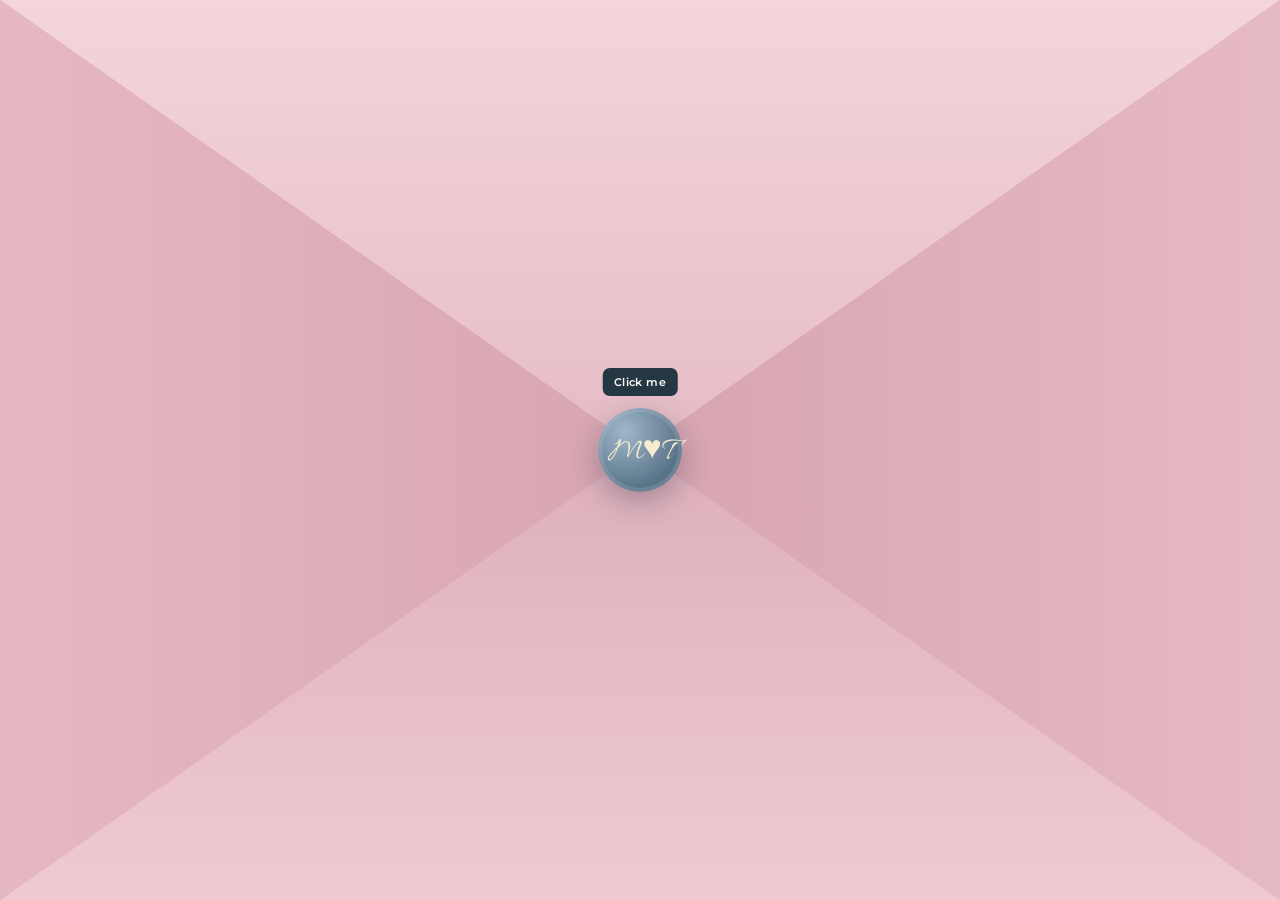
==== commit e73dda64: "Add files via upload" ====
--- a/index.html
+++ b/index.html
@@ -1,60 +1,470 @@
-<!doctype html>
-<html lang="en">
-<head>
-<meta charset="utf-8">
-<meta name="viewport" content="width=device-width,initial-scale=1">
-<meta name="theme-color" content="#627b91">
-<title>Marlyn & Tihomir — Wedding Invitation</title>
-<link rel="preconnect" href="https://fonts.googleapis.com">
-<link rel="preconnect" href="https://fonts.gstatic.com" crossorigin>
-<link href="https://fonts.googleapis.com/css2?family=Cormorant+Garamond:wght@400;500;600;700&family=Italiana&family=Montserrat:wght@300;400;500;600&display=swap" rel="stylesheet">
-<style>
-:root{--ink:#24313a;--blue:#718da2;--blue2:#9fb4c2;--ivory:#fbf7ef;--paper:#fffdf8;--gold:#b9975b;--taupe:#b8aa9c;--line:rgba(55,70,80,.16);--shadow:0 24px 80px rgba(23,36,47,.16)}
-*{box-sizing:border-box}html{scroll-behavior:smooth}body{margin:0;color:var(--ink);background:var(--ivory);font-family:Montserrat,sans-serif;overflow-x:hidden}body.date-locked{overflow:hidden}.site-content{display:none}.site-content.unlocked{display:block;animation:siteReveal .9s ease both}@keyframes siteReveal{from{opacity:0}to{opacity:1}}h1,h2,h3,p{margin-top:0}h1,h2,h3,.serif{font-family:Italiana,'Cormorant Garamond',serif;font-weight:400}.script{font-family:'Cormorant Garamond',serif;font-style:italic}.eyebrow{letter-spacing:.24em;text-transform:uppercase;font-size:.72rem;color:var(--gold)}.section{padding:100px 22px;position:relative}.wrap{width:min(1120px,100%);margin:auto}.narrow{width:min(760px,100%);margin:auto}.center{text-align:center}.divider{width:90px;height:1px;background:var(--gold);margin:24px auto}.btn{display:inline-flex;align-items:center;justify-content:center;gap:.6rem;border:1px solid var(--gold);padding:14px 23px;border-radius:999px;color:var(--ink);background:rgba(255,255,255,.65);text-decoration:none;cursor:pointer;font:500 .76rem Montserrat;letter-spacing:.14em;text-transform:uppercase;transition:.25s}.btn:hover{transform:translateY(-2px);box-shadow:0 12px 30px rgba(38,51,60,.13);background:#fff}.blue{background:linear-gradient(145deg,#667f94,#90a7b8);color:white}.paper{background:linear-gradient(145deg,#fffdf8,#f2eadf)}
-/* opening */
-#opening{min-height:100vh;display:grid;place-items:center;background:radial-gradient(circle at 20% 15%,rgba(255,255,255,.26),transparent 30%),linear-gradient(145deg,#52697b,#829bad 58%,#b7c4cc);color:white;overflow:hidden}.particles{position:absolute;inset:0;background-image:radial-gradient(circle,#e9d9ac 1px,transparent 1.5px);background-size:48px 48px;opacity:.28;animation:drift 16s linear infinite}@keyframes drift{to{background-position:80px 120px}}.intro{text-align:center;z-index:2}.monogram{font:400 clamp(4rem,12vw,8rem) Italiana;letter-spacing:.08em;text-shadow:0 12px 40px rgba(0,0,0,.14)}.intro p{letter-spacing:.38em;text-transform:uppercase;font-size:.75rem}.envelope-stage{margin:50px auto 18px;perspective:1400px}.envelope{width:min(520px,86vw);height:min(340px,56vw);max-height:340px;position:relative;background:linear-gradient(145deg,#e9dfcf,#fffaf0);border-radius:8px;box-shadow:0 35px 90px rgba(29,38,46,.38);transform-style:preserve-3d;transition:1s}.envelope:before{content:"";position:absolute;inset:0;background:linear-gradient(145deg,#f8efe2,#ddd0bd);clip-path:polygon(0 0,50% 64%,100% 0);transform-origin:top;z-index:3;transition:1s}.envelope:after{content:"";position:absolute;inset:0;background:linear-gradient(145deg,#f4ebdd,#e4d7c6);clip-path:polygon(0 100%,0 0,50% 58%,100% 0,100% 100%);z-index:2}.envelope.open{transform:translateY(55px)}.envelope.open:before{transform:rotateX(180deg);z-index:0}.seal{position:absolute;z-index:7;left:50%;top:52%;transform:translate(-50%,-50%);width:82px;height:82px;border:0;border-radius:50%;background:radial-gradient(circle at 32% 28%,#9eb7ca,#587287 70%);color:#f8ecd0;font:2rem Italiana;box-shadow:0 10px 30px rgba(28,42,53,.3),inset 0 0 0 4px rgba(255,255,255,.12);cursor:pointer;transition:.4s}.seal:hover{transform:translate(-50%,-50%) scale(1.08)}.seal::after{content:"Click me";position:absolute;left:50%;bottom:calc(100% + 12px);transform:translateX(-50%) translateY(5px);padding:7px 11px;border-radius:7px;background:#263744;color:#fffdf7;font:600 11px Montserrat;letter-spacing:.04em;white-space:nowrap;opacity:0;pointer-events:none;transition:.22s;box-shadow:0 8px 22px rgba(20,31,40,.24)}.seal::before{content:"";position:absolute;left:50%;bottom:calc(100% + 5px);transform:translateX(-50%) translateY(5px);border:7px solid transparent;border-top-color:#263744;opacity:0;pointer-events:none;transition:.22s}.seal:hover::after,.seal:hover::before,.seal:focus-visible::after,.seal:focus-visible::before{opacity:1;transform:translateX(-50%) translateY(0)}.envelope.open .seal{opacity:0;pointer-events:none}.invite-card{position:absolute;z-index:5;left:6%;right:6%;bottom:5%;height:88%;background:#fffdf7;border:1px solid rgba(185,151,91,.3);box-shadow:0 10px 28px rgba(50,40,25,.14);padding:22px;opacity:0;visibility:hidden;pointer-events:none;transform:translateY(48%) scale(.96);transition:transform 1.05s cubic-bezier(.2,.8,.2,1),opacity .35s ease,visibility 0s linear 1.05s}.envelope.card-ready .invite-card{opacity:1;visibility:visible;pointer-events:auto;transform:translateY(-78%) scale(1);z-index:10;transition-delay:0s}.scratch{position:relative;width:100%;height:100%;overflow:hidden;display:grid;place-items:center;text-align:center}.save-date{font:clamp(1.7rem,5vw,3rem) Italiana;color:#657e92}.save-date small{display:block;font:500 .68rem Montserrat;letter-spacing:.18em;text-transform:uppercase;color:#b9975b;margin:7px}#scratchCanvas{position:absolute;z-index:12;inset:0;width:100%;height:100%;touch-action:none;cursor:crosshair}.opening-actions{opacity:0;pointer-events:none;transition:.8s;margin-top:28px}.opening-actions.show{opacity:1;pointer-events:auto}
-/* hero */
-.hero{min-height:100vh;display:grid;align-items:end;padding-bottom:90px;background:linear-gradient(to top,rgba(20,31,39,.82),rgba(20,31,39,.05)),radial-gradient(circle at 70% 20%,#d1ab7d 0 6%,transparent 22%),linear-gradient(165deg,#8ca0a5 0 32%,#607b7d 33% 53%,#314d55 54%);color:#fff}.hero h1{font-size:clamp(3.1rem,8vw,7rem);line-height:.94;max-width:900px}.hero p{max-width:640px;font:1.45rem/1.65 'Cormorant Garamond';color:#f4efe7}.hero .btn{color:white;border-color:#e2c990;background:rgba(0,0,0,.15)}
-.grid2{display:grid;grid-template-columns:1fr 1fr;gap:60px;align-items:center}.portrait,.cinema{min-height:560px;border-radius:3px;box-shadow:var(--shadow);background:linear-gradient(160deg,#cad4d8,#8096a2 48%,#4d6571);position:relative;overflow:hidden}.portrait:after,.cinema:after{content:"Photo placeholder";position:absolute;inset:auto 0 24px;text-align:center;color:white;letter-spacing:.18em;text-transform:uppercase;font-size:.7rem}.profile h2{font-size:clamp(3rem,6vw,5.5rem);margin-bottom:8px}.profile p{font:1.28rem/1.7 'Cormorant Garamond';color:#4b5961}.parents{display:grid;grid-template-columns:1fr auto 1fr;gap:18px;align-items:center;margin-top:35px;padding-top:24px;border-top:1px solid var(--line)}.parents strong{font-family:'Cormorant Garamond';font-size:1.15rem}.heart{color:var(--gold)}
-/* gallery */
-.gallery{background:#263942;color:#fff}.gallery h2{font-size:clamp(3.2rem,7vw,6rem)}.chapters{display:flex;gap:18px;overflow-x:auto;scroll-snap-type:x mandatory;padding:20px 4vw 35px}.chapter{min-width:min(860px,86vw);scroll-snap-align:center;background:#f8f4ed;color:var(--ink);padding:24px;box-shadow:0 25px 70px rgba(0,0,0,.26)}.chapter h3{font-size:2.2rem}.photo-grid{display:grid;grid-template-columns:1.3fr .7fr;grid-template-rows:230px 230px;gap:14px}.photo{background:linear-gradient(145deg,#bfcbd0,#657d8b);display:grid;place-items:center;color:white;font-size:.68rem;letter-spacing:.16em;text-transform:uppercase}.photo:first-child{grid-row:span 2}.quote-banner{min-height:70vh;display:grid;place-items:center;text-align:center;background:linear-gradient(rgba(35,48,56,.55),rgba(35,48,56,.68)),linear-gradient(145deg,#8ca0a8,#516a73);color:white}.quote-banner h2{font-size:clamp(3rem,8vw,7rem);max-width:1000px}
-/* celebration */
-.title-lg{font-size:clamp(3rem,7vw,6rem)}.venue{display:grid;grid-template-columns:1.2fr .8fr;background:white;box-shadow:var(--shadow)}.venue-image{min-height:520px;background:linear-gradient(155deg,#c6d0d0,#7b9099 50%,#4e6871);display:grid;place-items:end center;color:#fff;padding:22px;text-transform:uppercase;letter-spacing:.15em;font-size:.7rem}.venue-copy{padding:55px}.venue-copy h3{font-size:2.8rem}.venue-copy p{line-height:1.75;color:#526069}.actions{display:flex;gap:12px;flex-wrap:wrap;margin-top:25px}.highlights{display:flex;flex-wrap:wrap;gap:10px;margin:24px 0}.pill{padding:9px 13px;background:#eef2f3;border-radius:999px;font-size:.78rem}.names{columns:2;column-gap:50px}.role{break-inside:avoid;margin-bottom:30px}.role h3{font:500 .7rem Montserrat;color:var(--gold);letter-spacing:.2em;text-transform:uppercase}.role p{font:1.3rem/1.65 'Cormorant Garamond';margin-bottom:0}.swatches{display:grid;grid-template-columns:repeat(4,1fr);gap:14px;margin:30px 0}.swatch{height:140px;border-radius:2px;display:flex;align-items:end;padding:12px;color:#24313a;font-size:.72rem;text-transform:uppercase;letter-spacing:.1em}.gift-details{max-height:0;overflow:hidden;transition:.6s}.gift-details.open{max-height:500px;margin-top:24px}.countdown{min-height:80vh;display:grid;place-items:center;color:white;background:linear-gradient(rgba(36,50,58,.42),rgba(36,50,58,.68)),linear-gradient(145deg,#c1b09e,#70848c 52%,#304c55)}.timer{display:grid;grid-template-columns:repeat(4,1fr);gap:16px;margin:35px auto;max-width:760px}.timebox{padding:28px 12px;border:1px solid rgba(255,255,255,.35);backdrop-filter:blur(5px)}.timebox b{display:block;font:clamp(2rem,6vw,4rem) Italiana}.timebox span{font-size:.65rem;letter-spacing:.16em;text-transform:uppercase}
-/* FAQ/RSVP */
-.faq{max-width:850px;margin:auto}.faq-item{border-bottom:1px solid var(--line)}.faq-q{width:100%;border:0;background:none;text-align:left;padding:24px 4px;font:1.35rem 'Cormorant Garamond';cursor:pointer;display:flex;justify-content:space-between}.faq-a{max-height:0;overflow:hidden;transition:.45s;color:#59676e;line-height:1.7}.faq-item.open .faq-a{max-height:400px;padding-bottom:24px}.rsvp{background:linear-gradient(145deg,#627b91,#9cb0bd);color:white}.form{max-width:720px;margin:auto;background:rgba(255,255,255,.94);color:var(--ink);padding:clamp(26px,5vw,55px);box-shadow:var(--shadow)}label{display:block;font-size:.72rem;letter-spacing:.13em;text-transform:uppercase;margin:20px 0 8px}input,textarea{width:100%;padding:14px;border:0;border-bottom:1px solid #bfc5c8;background:transparent;font:1rem Montserrat;outline:none}textarea{min-height:115px;resize:vertical}.radio{display:flex;gap:15px;align-items:flex-start;margin:12px 0}.radio input{width:auto}.submit{width:100%;margin-top:25px;background:var(--blue);color:#fff;border-color:var(--blue)}.farewell{min-height:92vh;display:grid;place-items:center;background:linear-gradient(rgba(40,49,52,.35),rgba(40,49,52,.7)),linear-gradient(160deg,#d6ad7c,#7e9296 48%,#334c55);color:white;text-align:center}.farewell h2{font-size:clamp(3rem,9vw,7rem)}footer{padding:28px;text-align:center;font-size:.7rem;letter-spacing:.12em;text-transform:uppercase}.reveal{opacity:0;transform:translateY(25px);transition:.8s}.reveal.visible{opacity:1;transform:none}
-@media(max-width:760px){.section{padding:72px 18px}.grid2,.venue{grid-template-columns:1fr}.portrait{min-height:430px}.grid2 .portrait{order:-1}.venue-image{min-height:360px}.venue-copy{padding:32px 24px}.parents{grid-template-columns:1fr;text-align:center}.heart{order:2}.photo-grid{grid-template-columns:1fr 1fr;grid-template-rows:210px 180px}.photo:first-child{grid-column:span 2;grid-row:auto}.names{columns:1}.swatches{grid-template-columns:1fr 1fr}.timer{grid-template-columns:1fr 1fr}.envelope-stage{margin-top:35px}.intro{padding:30px 0}.envelope.card-ready .invite-card{transform:translateY(-70%) scale(1)}}
-</style>
-</head>
-<body class="date-locked">
-<section id="opening">
-<div class="particles"></div><div class="intro"><div class="eyebrow" style="color:#f1dcaa">From different maps, one destination</div><div class="monogram">M ♥ T</div><p>January 2027</p>
-<div class="envelope-stage"><div class="envelope" id="envelope"><div class="invite-card"><div class="scratch"><div class="save-date"><small>Save the date</small>Wednesday<br>January 27, 2027<small>3:00 PM · Daraga, Albay</small></div><canvas id="scratchCanvas"></canvas></div></div><button class="seal" id="seal" aria-label="Open invitation" title="Click me">M♥T</button></div></div>
-<div class="opening-actions" id="openingActions"><p style="letter-spacing:.08em">The date is revealed ✨</p><a class="btn" href="#story">Continue our story ↓</a></div></div></section><main id="siteContent" class="site-content" aria-hidden="true">
-<section id="story" class="hero section"><div class="wrap"><div class="eyebrow">Marlyn & Tihomir</div><h1>From Different Maps,<br>One Destination</h1><p>Every love story begins somewhere. Ours began on opposite sides of the world—different countries, cultures, and languages. Yet somehow, every road led us to each other.</p><a class="btn" href="#bride">Begin our journey</a></div></section>
-<section id="bride" class="section paper"><div class="wrap grid2 reveal"><div class="portrait"></div><div class="profile"><div class="eyebrow">Meet the bride</div><h2>Marlyn N. Napili</h2><p class="eyebrow" style="color:#718da2">Sixth of seven siblings</p><p>I am the sixth of seven siblings, raised in a home where faith, respect, and family were always at the center of everything. Every lesson, sacrifice, and value my parents shared helped shape the woman I am today.</p><div class="parents"><div><strong>Catalino Pererras Napili</strong><br><small>Father</small></div><div class="heart">♡</div><div><strong>Marcy Nidea Napili</strong><br><small>Mother</small></div></div></div></div></section>
-<section class="section"><div class="wrap grid2 reveal"><div class="profile"><div class="eyebrow">Meet the groom</div><h2>Tihomir Yanev</h2><p class="eyebrow" style="color:#718da2">Eldest of two siblings</p><p>Tihomir was raised in Bulgaria by a loving and supportive family. Growing up as the older brother taught him responsibility, patience, and care. His quiet strength, kindness, and unwavering support are some of the many reasons I fell in love with him.</p><div class="parents"><div><strong>Dimitar Yanev</strong><br><small>Father</small></div><div class="heart">♡</div><div><strong>Maya Yaneva</strong><br><small>Mother</small></div></div></div><div class="portrait"></div></div></section>
-<section class="section gallery"><div class="center"><div class="eyebrow">The moments between</div><h2>Our Story in Chapters</h2><p>Swipe or scroll sideways through the memories.</p></div><div class="chapters"><article class="chapter"><h3>01 · Our First Meeting</h3><div class="photo-grid"><div class="photo">First selfie</div><div class="photo">First date</div><div class="photo">A moment to remember</div></div></article><article class="chapter"><h3>02 · Long Distance</h3><div class="photo-grid"><div class="photo">Video calls</div><div class="photo">Random selfies</div><div class="photo">Across the miles</div></div></article><article class="chapter"><h3>03 · Adventures Together</h3><div class="photo-grid"><div class="photo">Switzerland · Germany</div><div class="photo">Bulgaria</div><div class="photo">Philippines · Road trips</div></div></article></div></section>
-<section class="quote-banner section"><div class="narrow reveal"><h2>Different Maps.<br>Different Cultures.<br>One Family.</h2><div class="divider"></div><p class="script" style="font-size:1.45rem">On January 27, 2027, our families and loved ones will gather in one place as we begin our greatest adventure yet.</p></div></section>
-<section class="section paper"><div class="narrow center reveal"><div class="eyebrow">Act III</div><h2 class="title-lg">The Celebration</h2><p class="script" style="font-size:1.5rem">The greatest gift is having the people we love gathered in one place as we begin our forever.</p><div class="divider"></div></div><div class="wrap venue reveal"><div class="venue-image">Daraga Church image</div><div class="venue-copy"><div class="eyebrow">Wedding ceremony</div><h3>Where We Will Say “I Do”</h3><p><strong>Daraga Church – Our Lady of the Gate Parish</strong><br>Daraga, Albay, Philippines</p><p><strong>3:00 PM</strong><br>Please arrive 30 minutes early for parking and seating.</p><div class="actions"><a class="btn" target="_blank" href="https://www.google.com/maps/search/?api=1&query=Our+Lady+of+the+Gate+Parish+Daraga+Albay">View map</a><a class="btn" target="_blank" href="https://www.google.com/maps/dir/?api=1&destination=Our+Lady+of+the+Gate+Parish+Daraga+Albay">Get directions</a></div></div></div></section>
-<section class="section"><div class="wrap venue reveal"><div class="venue-copy"><div class="eyebrow">Reception</div><h3>Where We’ll Celebrate Together</h3><p><strong>New Blossoms Events Place</strong><br>Tagas, Daraga, Albay, Philippines</p><p>Immediately following the ceremony.</p><div class="highlights"><span class="pill">✨ Dinner</span><span class="pill">🥂 Toasts</span><span class="pill">🎤 Speeches</span><span class="pill">💃 First Dance</span><span class="pill">🎉 Celebration</span></div><div class="actions"><a class="btn" target="_blank" href="https://www.google.com/maps/search/?api=1&query=New+Blossoms+Events+Place+Tagas+Daraga+Albay">View map</a><a class="btn" target="_blank" href="https://www.google.com/maps/dir/?api=1&destination=New+Blossoms+Events+Place+Tagas+Daraga+Albay">Get directions</a></div></div><div class="venue-image">Reception image</div></div></section>
-<section class="section paper"><div class="wrap reveal"><div class="center narrow"><div class="eyebrow">Those beside us</div><h2 class="title-lg">Our Wedding Party</h2><p>A wedding is made even more meaningful by the people who stand beside us. We are deeply grateful for their love, guidance, friendship, and support.</p><div class="divider"></div></div><div class="names"><div class="role"><h3>Principal Sponsors</h3><p>Engr. Leo Angelo J. Francisco<br>Mrs. Jackie Lenn B. Francisco<br>Engr. Rolando M. Dacillo<br>Engr. Marites E. Olesco<br>Engr. Remigio R. Angeles Jr.<br>Mrs. Myrna B. Nipa<br>Mr. Eufracio R. Tolentino<br>Mrs. Imelda S. Tolentino</p></div><div class="role"><h3>Maid of Honor</h3><p>Ellavil N. Napili</p></div><div class="role"><h3>To Light Our Path</h3><p>Cynthia O. Matutina</p></div><div class="role"><h3>To Clothe Us Together</h3><p>Rowena Nabor</p></div><div class="role"><h3>To Bind Us as One</h3><p>Charleen M. Nacion</p></div><div class="role"><h3>Bridesmaids</h3><p>Joan D. Misolania<br>Clariza N. Napod</p></div><div class="role"><h3>Ring, Bible & Coin Bearers</h3><p>Charles Vimto S. Napile<br>Names to follow</p></div></div></div></section>
-<section class="section"><div class="wrap grid2 reveal"><div><div class="eyebrow">Dress to celebrate</div><h2 class="title-lg">Dress Code</h2><p class="script" style="font-size:1.45rem">Semi-formal or polished casual attire inspired by our muted, timeless wedding palette.</p><p>We warmly encourage elegant neutral shades. Kindly avoid white or bridal ivory, neon colors, very bold prints, shorts, athletic wear, and overly casual footwear.</p></div><div><div class="swatches"><div class="swatch" style="background:#f3eee4">Soft ivory</div><div class="swatch" style="background:#d9c397">Champagne</div><div class="swatch" style="background:#91aabd">Dusty blue</div><div class="swatch" style="background:#b9afa2">Taupe</div></div><p><strong>Principal Sponsors:</strong> soft ivory, champagne, light taupe.<br><strong>Guests:</strong> dusty blue, light gray, taupe, beige.</p></div></div></section>
-<section class="section paper"><div class="narrow center reveal"><div class="eyebrow">A gift from the heart</div><h2 class="title-lg">Wedding Gift</h2><p>Your love, prayers, and presence are the greatest gifts we could ask for. As we begin our married life in Europe, a monetary gift toward our first home would be received with sincere gratitude.</p><button class="btn" id="giftBtn">🎁 View gift details</button><div class="gift-details" id="giftDetails"><p><strong>Bank Transfer</strong><br>Account Name: To be added<br>Bank Name: To be added<br>Account Number: To be added</p><p><strong>GCash</strong><br>Mobile Number: To be added<br>QR code: To be added</p></div><div class="divider"></div><p class="script" style="font-size:1.35rem">With love,<br>Marlyn & Tihomir ❤️</p></div></section>
-<section class="countdown section"><div class="center wrap reveal"><p class="script" style="font-size:1.6rem">Every sunrise brings us one day closer...</p><h2 class="title-lg">Until We Say “I Do”</h2><div class="timer"><div class="timebox"><b id="days">0</b><span>Days</span></div><div class="timebox"><b id="hours">0</b><span>Hours</span></div><div class="timebox"><b id="minutes">0</b><span>Minutes</span></div><div class="timebox"><b id="seconds">0</b><span>Seconds</span></div></div><p>January 27, 2027 · 3:00 PM</p><a class="btn" href="#faq" style="color:white">Continue to RSVP</a></div></section>
-<section id="faq" class="section paper"><div class="center narrow"><div class="eyebrow">Before the big day</div><h2 class="title-lg">Frequently Asked Questions</h2><div class="divider"></div></div><div class="faq reveal"><div class="faq-item"><button class="faq-q">Can I bring my children?<span>＋</span></button><div class="faq-a">Due to venue limitations, our wedding will be an adults-only celebration, except for immediate family. We adore your little ones and sincerely appreciate your understanding.</div></div><div class="faq-item"><button class="faq-q">Can I bring a date or plus one?<span>＋</span></button><div class="faq-a">To keep our celebration intimate, we kindly ask that only named guests attend. Principal Sponsors may be accompanied by their spouse or partner.</div></div><div class="faq-item"><button class="faq-q">Can I take photos during the ceremony?<span>＋</span></button><div class="faq-a">Absolutely. Please remain mindful of our photographers and videographers, keep the aisle clear, and avoid blocking their view.</div></div><div class="faq-item"><button class="faq-q">Can I share reception photos online?<span>＋</span></button><div class="faq-a">Yes—we would love to see the celebration through your eyes. Our official wedding hashtag will be added here soon.</div></div></div></section>
-<section class="section rsvp"><div class="center narrow"><div class="eyebrow" style="color:#f0d99f">Act V</div><h2 class="title-lg">Will You Celebrate With Us?</h2><p class="script" style="font-size:1.5rem">Whether you are traveling from across the world or just across town, your presence would mean the world to us.</p></div><form class="form reveal" id="rsvpForm"><label for="name">Full name</label><input id="name" required placeholder="Enter your full name"><label>Will you be joining us?</label><label class="radio"><input type="radio" name="attendance" value="yes" required> With joy, I’ll be there! 🎉</label><label class="radio"><input type="radio" name="attendance" value="no"> Regretfully, I won’t be able to attend.</label><label for="message">Leave us a message</label><textarea id="message" placeholder="Share your wishes, prayers, advice, or a message for us."></textarea><button class="btn submit" type="submit">❤️ Send RSVP</button><p id="rsvpStatus" class="center" style="margin-top:18px"></p></form></section>
-<section class="farewell section"><div class="narrow reveal"><div class="monogram" style="font-size:clamp(4rem,12vw,8rem)">M ♥ T</div><h2>Our Greatest Adventure Begins.</h2><p class="script" style="font-size:1.55rem">Every love story begins with a single moment.<br>Ours began with one swipe.<br><br>See you on January 27, 2027.</p></div></section><footer>Marlyn & Tihomir · Daraga, Albay · 2027</footer></main><canvas id="confetti" style="position:fixed;inset:0;pointer-events:none;z-index:999"></canvas>
-<script>
-const envelope=document.querySelector('#envelope'),seal=document.querySelector('#seal'),scratchCanvas=document.querySelector('#scratchCanvas'),sctx=scratchCanvas.getContext('2d'),openingActions=document.querySelector('#openingActions'),siteContent=document.querySelector('#siteContent');let drawing=false,done=false,scratchReady=false;
-seal.onclick=()=>{if(envelope.classList.contains('open'))return;envelope.classList.add('open');setTimeout(()=>{envelope.classList.add('card-ready')},620);setTimeout(()=>{initScratch();scratchReady=true},760)};
-function initScratch(){const r=scratchCanvas.getBoundingClientRect(),d=devicePixelRatio||1;scratchCanvas.width=r.width*d;scratchCanvas.height=r.height*d;sctx.scale(d,d);const g=sctx.createLinearGradient(0,0,r.width,r.height);g.addColorStop(0,'#8f713d');g.addColorStop(.45,'#d8bd7a');g.addColorStop(1,'#9c7b42');sctx.fillStyle=g;sctx.fillRect(0,0,r.width,r.height);sctx.fillStyle='rgba(255,255,255,.75)';sctx.font='600 18px Montserrat';sctx.textAlign='center';sctx.fillText('SCRATCH TO REVEAL',r.width/2,r.height/2);sctx.globalCompositeOperation='destination-out'}
-function pos(e){const r=scratchCanvas.getBoundingClientRect(),p=e.touches?e.touches[0]:e;return{x:p.clientX-r.left,y:p.clientY-r.top}}function scratch(e){if(!drawing||!scratchReady)return;const p=pos(e);sctx.beginPath();sctx.arc(p.x,p.y,34,0,Math.PI*2);sctx.fill();check()}function check(){if(done)return;const data=sctx.getImageData(0,0,scratchCanvas.width,scratchCanvas.height).data;let clear=0,samples=0;for(let i=3;i<data.length;i+=40){samples++;if(data[i]===0)clear++}if(clear/samples>=.50){done=true;sctx.clearRect(0,0,scratchCanvas.width,scratchCanvas.height);scratchCanvas.style.pointerEvents='none';openingActions.classList.add('show');siteContent.classList.add('unlocked');siteContent.setAttribute('aria-hidden','false');document.body.classList.remove('date-locked');confetti()}}
-['mousedown','touchstart'].forEach(x=>scratchCanvas.addEventListener(x,e=>{e.preventDefault();drawing=true;scratch(e)},{passive:false}));['mousemove','touchmove'].forEach(x=>scratchCanvas.addEventListener(x,e=>{e.preventDefault();scratch(e)},{passive:false}));['mouseup','mouseleave','touchend'].forEach(x=>scratchCanvas.addEventListener(x,()=>drawing=false));
-openingActions.querySelector('a').addEventListener('click',e=>{e.preventDefault();document.querySelector('#story').scrollIntoView({behavior:'smooth'})});
-document.querySelector('#giftBtn').onclick=()=>document.querySelector('#giftDetails').classList.toggle('open');document.querySelectorAll('.faq-q').forEach(q=>q.onclick=()=>{const item=q.parentElement;document.querySelectorAll('.faq-item').forEach(i=>i!==item&&i.classList.remove('open'));item.classList.toggle('open');q.querySelector('span').textContent=item.classList.contains('open')?'−':'＋'});
-function tick(){const target=new Date('2027-01-27T15:00:00+08:00'),n=new Date(),d=Math.max(0,target-n);days.textContent=Math.floor(d/86400000);hours.textContent=Math.floor(d/3600000)%24;minutes.textContent=Math.floor(d/60000)%60;seconds.textContent=Math.floor(d/1000)%60}tick();setInterval(tick,1000);
-const obs=new IntersectionObserver(es=>es.forEach(e=>e.isIntersecting&&e.target.classList.add('visible')),{threshold:.13});document.querySelectorAll('.reveal').forEach(e=>obs.observe(e));
-document.querySelector('#rsvpForm').onsubmit=e=>{e.preventDefault();const attending=new FormData(e.target).get('attendance')==='yes';rsvpStatus.textContent=attending?'Thank you for saying yes! We cannot wait to celebrate with you. ❤️':'Thank you for your love and warm wishes. We will miss you on the day. ❤️';confetti()};
-function confetti(){const c=document.querySelector('#confetti'),x=c.getContext('2d');c.width=innerWidth;c.height=innerHeight;const cs=['#718da2','#f5e8c7','#b9975b','#ffffff','#9fb4c2'],p=Array.from({length:130},()=>({x:Math.random()*c.width,y:-30-Math.random()*c.height*.5,vx:(Math.random()-.5)*3,vy:2+Math.random()*4,s:4+Math.random()*6,r:Math.random()*6.28,vr:(Math.random()-.5)*.2,col:cs[Math.floor(Math.random()*cs.length)]}));let f=0;(function draw(){x.clearRect(0,0,c.width,c.height);p.forEach(a=>{a.x+=a.vx;a.y+=a.vy;a.vy+=.035;a.r+=a.vr;x.save();x.translate(a.x,a.y);x.rotate(a.r);x.fillStyle=a.col;x.fillRect(-a.s/2,-a.s/2,a.s,a.s*.65);x.restore()});if(f++<240)requestAnimationFrame(draw)})()}
-</script>
-</body></html>
+<!doctype html>
+<html lang="en">
+<head>
+  <meta charset="utf-8">
+  <meta name="viewport" content="width=device-width,initial-scale=1,viewport-fit=cover">
+  <meta name="theme-color" content="#d9a8b6">
+  <title>Marlyn & Tihomir — Wedding Invitation</title>
+
+  <link rel="preconnect" href="https://fonts.googleapis.com">
+  <link rel="preconnect" href="https://fonts.gstatic.com" crossorigin>
+  <link href="https://fonts.googleapis.com/css2?family=Allura&family=Cormorant+Garamond:wght@400;500;600&family=Montserrat:wght@300;400;500;600&display=swap" rel="stylesheet">
+  <link rel="stylesheet" href="styles.css">
+</head>
+
+<body class="date-locked">
+  <section id="opening" class="opening">
+    <div class="mayon-scene" aria-hidden="true"></div>
+
+    <div class="opening-copy">
+      <div class="eyebrow eyebrow-light">From different maps, one destination</div>
+      <div class="opening-monogram">M ♥ T</div>
+      <p class="opening-month">January 2027</p>
+    </div>
+
+    <div class="envelope-screen" id="envelope" aria-label="Wedding envelope">
+      <div class="flap flap-top"></div>
+      <div class="flap flap-right"></div>
+      <div class="flap flap-bottom"></div>
+      <div class="flap flap-left"></div>
+
+      <button class="seal" id="seal" type="button" aria-label="Open invitation">
+        M♥T
+      </button>
+    </div>
+
+    <div class="scratch-card" id="scratchCard" aria-hidden="true">
+      <div class="scratch">
+        <div class="save-date">
+          <small>Save the date</small>
+          Wednesday<br>
+          January 27, 2027
+          <small>3:00 PM · Daraga, Albay</small>
+        </div>
+        <canvas id="scratchCanvas" aria-label="Scratch to reveal the wedding date"></canvas>
+      </div>
+    </div>
+
+    <div class="opening-actions" id="openingActions">
+      <p>The date is revealed ✨</p>
+      <a class="btn btn-light" href="#story">Continue our story ↓</a>
+    </div>
+
+    <small class="photo-credit">
+      Mayon image: Wikimedia Commons / nish.iona, CC BY-SA 3.0
+    </small>
+  </section>
+
+  <main id="siteContent" class="site-content" aria-hidden="true">
+    <section id="story" class="hero section">
+      <div class="wrap">
+        <div class="eyebrow">Marlyn & Tihomir</div>
+        <h1>From Different Maps,<br>One Destination</h1>
+        <p>
+          Every love story begins somewhere. Ours began on opposite sides of the world—
+          different countries, cultures, and languages. Yet somehow, every road led us to each other.
+        </p>
+        <a class="btn" href="#bride">Begin our journey</a>
+      </div>
+    </section>
+
+    <section id="bride" class="section paper">
+      <div class="wrap compact-grid reveal">
+        <div class="portrait"></div>
+        <div class="profile">
+          <div class="eyebrow">Meet the bride</div>
+          <h2>Marlyn N. Napili</h2>
+          <p class="eyebrow eyebrow-blue">Sixth of seven siblings</p>
+          <p>
+            I am the sixth of seven siblings, raised in a home where faith, respect, and family
+            were always at the center of everything. Every lesson, sacrifice, and value my parents
+            shared helped shape the woman I am today.
+          </p>
+
+          <div class="parents">
+            <div><strong>Catalino Pererras Napili</strong><br><small>Father</small></div>
+            <div class="heart">♡</div>
+            <div><strong>Marcy Nidea Napili</strong><br><small>Mother</small></div>
+          </div>
+        </div>
+      </div>
+    </section>
+
+    <section class="section">
+      <div class="wrap compact-grid reveal">
+        <div class="profile">
+          <div class="eyebrow">Meet the groom</div>
+          <h2>Tihomir Yanev</h2>
+          <p class="eyebrow eyebrow-blue">Eldest of two siblings</p>
+          <p>
+            Tihomir was raised in Bulgaria by a loving and supportive family. Growing up as the
+            older brother taught him responsibility, patience, and care. His quiet strength,
+            kindness, and unwavering support are some of the many reasons I fell in love with him.
+          </p>
+
+          <div class="parents">
+            <div><strong>Dimitar Yanev</strong><br><small>Father</small></div>
+            <div class="heart">♡</div>
+            <div><strong>Maya Yaneva</strong><br><small>Mother</small></div>
+          </div>
+        </div>
+        <div class="portrait"></div>
+      </div>
+    </section>
+
+    <section class="section gallery">
+      <div class="center narrow">
+        <div class="eyebrow">The moments between</div>
+        <h2>Our Story</h2>
+        <p>Swipe through our memories, like story highlights.</p>
+      </div>
+
+      <div class="story-strip" aria-label="Our story highlights">
+        <button class="story-bubble is-active" type="button" data-story="first">
+          <span class="story-ring"><span class="story-photo">01</span></span>
+          <span>First meeting</span>
+        </button>
+
+        <button class="story-bubble" type="button" data-story="distance">
+          <span class="story-ring"><span class="story-photo">02</span></span>
+          <span>Long distance</span>
+        </button>
+
+        <button class="story-bubble" type="button" data-story="adventures">
+          <span class="story-ring"><span class="story-photo">03</span></span>
+          <span>Adventures</span>
+        </button>
+
+        <button class="story-bubble" type="button" data-story="bulgaria">
+          <span class="story-ring"><span class="story-photo">04</span></span>
+          <span>Bulgaria</span>
+        </button>
+
+        <button class="story-bubble" type="button" data-story="philippines">
+          <span class="story-ring"><span class="story-photo">05</span></span>
+          <span>Philippines</span>
+        </button>
+      </div>
+
+      <div class="story-viewer wrap">
+        <div class="story-viewer-photo" id="storyViewerPhoto">
+          First selfie / first meeting photo
+        </div>
+        <div class="story-dots" id="storyDots" aria-hidden="true">
+          <span class="active"></span><span></span><span></span>
+        </div>
+        <p id="storyViewerCaption">The day our story stepped out of the screen and into real life.</p>
+      </div>
+    </section>
+
+    <section class="quote-banner section">
+      <div class="narrow reveal">
+        <h2>Different Maps.<br>Different Cultures.<br>One Family.</h2>
+        <div class="divider"></div>
+        <p class="script script-lg">
+          On January 27, 2027, our families and loved ones will gather in one place as we begin
+          our greatest adventure yet.
+        </p>
+      </div>
+    </section>
+
+    <section class="section paper">
+      <div class="narrow center reveal">
+        <h2 class="title-lg">The Celebration</h2>
+        <p class="script script-lg">
+          The greatest gift is having the people we love gathered in one place as we begin our forever.
+        </p>
+        <div class="divider"></div>
+      </div>
+
+      <div class="wrap venue reveal">
+        <div class="venue-image">Daraga Church image</div>
+        <div class="venue-copy">
+          <div class="eyebrow">Wedding ceremony</div>
+          <h3>Where We Will Say “I Do”</h3>
+          <p><strong>Daraga Church – Our Lady of the Gate Parish</strong><br>Daraga, Albay, Philippines</p>
+          <p><strong>3:00 PM</strong><br>Please arrive 30 minutes early for parking and seating.</p>
+          <div class="actions">
+            <a class="btn" target="_blank" rel="noopener" href="https://www.google.com/maps/search/?api=1&query=Our+Lady+of+the+Gate+Parish+Daraga+Albay">View map</a>
+            <a class="btn" target="_blank" rel="noopener" href="https://www.google.com/maps/dir/?api=1&destination=Our+Lady+of+the+Gate+Parish+Daraga+Albay">Get directions</a>
+          </div>
+        </div>
+      </div>
+    </section>
+
+    <section class="section">
+      <div class="wrap venue reveal">
+        <div class="venue-copy">
+          <div class="eyebrow">Reception</div>
+          <h3>Where We’ll Celebrate Together</h3>
+          <p><strong>New Blossoms Events Place</strong><br>Tagas, Daraga, Albay, Philippines</p>
+          <p>Immediately following the ceremony.</p>
+          <div class="highlights">
+            <span class="pill">✨ Dinner</span>
+            <span class="pill">🥂 Toasts</span>
+            <span class="pill">🎤 Speeches</span>
+            <span class="pill">💃 First Dance</span>
+            <span class="pill">🎉 Celebration</span>
+          </div>
+          <div class="actions">
+            <a class="btn" target="_blank" rel="noopener" href="https://www.google.com/maps/search/?api=1&query=New+Blossoms+Events+Place+Tagas+Daraga+Albay">View map</a>
+            <a class="btn" target="_blank" rel="noopener" href="https://www.google.com/maps/dir/?api=1&destination=New+Blossoms+Events+Place+Tagas+Daraga+Albay">Get directions</a>
+          </div>
+        </div>
+        <div class="venue-image">Reception image</div>
+      </div>
+    </section>
+
+    <section class="section paper">
+      <div class="wrap reveal">
+        <div class="center narrow">
+          <div class="eyebrow">Those beside us</div>
+          <h2 class="title-lg">Our Wedding Party</h2>
+          <p>Presented as couples and small portrait groups to keep this part elegant and compact.</p>
+          <div class="divider"></div>
+        </div>
+
+        <div class="party-grid">
+          <article class="party-card">
+            <div class="couple-photos">
+              <span class="avatar">LF</span><span class="avatar">JF</span>
+            </div>
+            <h3>Principal Sponsors</h3>
+            <p>Engr. Leo Angelo J. Francisco<br>& Mrs. Jackie Lenn B. Francisco</p>
+          </article>
+
+          <article class="party-card">
+            <div class="couple-photos">
+              <span class="avatar">RD</span><span class="avatar">MO</span>
+            </div>
+            <h3>Principal Sponsors</h3>
+            <p>Engr. Rolando M. Dacillo<br>& Engr. Marites E. Olesco</p>
+          </article>
+
+          <article class="party-card">
+            <div class="couple-photos">
+              <span class="avatar">RA</span><span class="avatar">MN</span>
+            </div>
+            <h3>Principal Sponsors</h3>
+            <p>Engr. Remigio R. Angeles Jr.<br>& Mrs. Myrna B. Nipa</p>
+          </article>
+
+          <article class="party-card">
+            <div class="couple-photos">
+              <span class="avatar">ET</span><span class="avatar">IT</span>
+            </div>
+            <h3>Principal Sponsors</h3>
+            <p>Mr. Eufracio R. Tolentino<br>& Mrs. Imelda S. Tolentino</p>
+          </article>
+
+          <article class="party-card">
+            <div class="couple-photos single">
+              <span class="avatar">EN</span>
+            </div>
+            <h3>Maid of Honor</h3>
+            <p>Ellavil N. Napili</p>
+          </article>
+
+          <article class="party-card">
+            <div class="couple-photos">
+              <span class="avatar">JM</span><span class="avatar">CN</span>
+            </div>
+            <h3>Bridesmaids</h3>
+            <p>Joan D. Misolania<br>& Clariza N. Napod</p>
+          </article>
+
+          <article class="party-card">
+            <div class="couple-photos">
+              <span class="avatar">CM</span><span class="avatar">RN</span>
+            </div>
+            <h3>Ceremony</h3>
+            <p>Cynthia O. Matutina<br>& Rowena Nabor</p>
+          </article>
+
+          <article class="party-card">
+            <div class="couple-photos">
+              <span class="avatar">CN</span><span class="avatar">CB</span>
+            </div>
+            <h3>Ceremony</h3>
+            <p>Charleen M. Nacion<br>& Charles Vimto S. Napile</p>
+          </article>
+        </div>
+      </div>
+    </section>
+
+    <section class="section">
+      <div class="wrap compact-grid reveal">
+        <div>
+          <div class="eyebrow">Dress to celebrate</div>
+          <h2 class="title-lg">Dress Code</h2>
+          <p class="script script-lg">Semi-formal or polished casual attire inspired by our muted, timeless wedding palette.</p>
+          <p>
+            We warmly encourage elegant neutral shades. Kindly avoid white or bridal ivory,
+            neon colors, very bold prints, shorts, athletic wear, and overly casual footwear.
+          </p>
+        </div>
+
+        <div>
+          <div class="swatches">
+            <div class="swatch swatch-ivory">Soft ivory</div>
+            <div class="swatch swatch-champagne">Champagne</div>
+            <div class="swatch swatch-blue">Dusty blue</div>
+            <div class="swatch swatch-taupe">Taupe</div>
+          </div>
+          <p>
+            <strong>Principal Sponsors:</strong> soft ivory, champagne, light taupe.<br>
+            <strong>Guests:</strong> dusty blue, light gray, taupe, beige.
+          </p>
+        </div>
+      </div>
+    </section>
+
+    <section class="section paper">
+      <div class="narrow center reveal">
+        <div class="eyebrow">A gift from the heart</div>
+        <h2 class="title-lg">Wedding Gift</h2>
+        <p>
+          Your love, prayers, and presence are the greatest gifts we could ask for.
+          As we begin our married life in Europe, a monetary gift toward our first home
+          would be received with sincere gratitude.
+        </p>
+
+        <button class="btn gift-toggle" id="giftBtn" type="button">🎁 View gift details</button>
+
+        <div class="gift-details" id="giftDetails">
+          <p>
+            <strong>Bank Transfer</strong><br>
+            Account Name: To be added<br>
+            Bank Name: To be added<br>
+            Account Number: To be added
+          </p>
+          <p>
+            <strong>GCash</strong><br>
+            Mobile Number: To be added<br>
+            QR code: To be added
+          </p>
+        </div>
+
+        <div class="divider"></div>
+        <p class="script script-md">With love,<br>Marlyn & Tihomir ❤️</p>
+      </div>
+    </section>
+
+    <section id="faq" class="section paper">
+      <div class="center narrow">
+        <div class="eyebrow">Before the big day</div>
+        <h2 class="title-lg">Frequently Asked Questions</h2>
+        <div class="divider"></div>
+      </div>
+
+      <div class="faq reveal">
+        <div class="faq-item">
+          <button class="faq-q" type="button">Can I bring my children?<span>＋</span></button>
+          <div class="faq-a">
+            Due to venue limitations, our wedding will be an adults-only celebration, except for immediate family.
+            We adore your little ones and sincerely appreciate your understanding.
+          </div>
+        </div>
+
+        <div class="faq-item">
+          <button class="faq-q" type="button">Can I bring a date or plus one?<span>＋</span></button>
+          <div class="faq-a">
+            To keep our celebration intimate, we kindly ask that only named guests attend.
+            Principal Sponsors may be accompanied by their spouse or partner.
+          </div>
+        </div>
+
+        <div class="faq-item">
+          <button class="faq-q" type="button">Can I take photos during the ceremony?<span>＋</span></button>
+          <div class="faq-a">
+            Absolutely. Please remain mindful of our photographers and videographers,
+            keep the aisle clear, and avoid blocking their view.
+          </div>
+        </div>
+
+        <div class="faq-item">
+          <button class="faq-q" type="button">Can I share reception photos online?<span>＋</span></button>
+          <div class="faq-a">
+            Yes—we would love to see the celebration through your eyes.
+            Our official wedding hashtag will be added here soon.
+          </div>
+        </div>
+      </div>
+    </section>
+
+    <section class="section rsvp" id="rsvp">
+      <div class="center narrow">
+        <div class="eyebrow eyebrow-gold-light">RSVP</div>
+        <h2 class="title-lg">Will You Celebrate With Us?</h2>
+        <p class="script script-lg">
+          Whether you are traveling from across the world or just across town,
+          your presence would mean the world to us.
+        </p>
+      </div>
+
+      <form class="form reveal" id="rsvpForm">
+        <label for="name">Full name</label>
+        <input id="name" name="name" required placeholder="Enter your full name" autocomplete="name">
+
+        <label>Will you be joining us?</label>
+        <label class="radio">
+          <input type="radio" name="attendance" value="yes" required>
+          <span>With joy, I’ll be there! 🎉</span>
+        </label>
+        <label class="radio">
+          <input type="radio" name="attendance" value="no">
+          <span>Regretfully, I won’t be able to attend.</span>
+        </label>
+
+        <label for="message">Leave us a message</label>
+        <textarea id="message" name="message" placeholder="Share your wishes, prayers, advice, or a message for us."></textarea>
+
+        <div class="swipe-submit" id="swipeSubmit" role="button" tabindex="0" aria-label="Swipe right to send RSVP">
+          <div class="swipe-track-text">Swipe right to send RSVP</div>
+          <div class="swipe-thumb" id="swipeThumb" aria-hidden="true">♥</div>
+        </div>
+
+        <p id="rsvpStatus" class="center form-status" aria-live="polite"></p>
+        <p class="storage-note">
+          Demo storage: saved only in this browser until a shared RSVP backend is connected.
+        </p>
+      </form>
+    </section>
+
+    <section class="countdown section" id="countdown">
+      <div class="countdown-overlay"></div>
+      <div class="center wrap reveal countdown-content">
+        <p class="script script-lg">Every sunrise brings us one day closer...</p>
+        <h2 class="title-lg">Until We Say “I Do”</h2>
+
+        <div class="timer">
+          <div class="timebox"><b id="days">0</b><span>Days</span></div>
+          <div class="timebox"><b id="hours">0</b><span>Hours</span></div>
+          <div class="timebox"><b id="minutes">0</b><span>Minutes</span></div>
+          <div class="timebox"><b id="seconds">0</b><span>Seconds</span></div>
+        </div>
+
+        <p>January 27, 2027 · 3:00 PM</p>
+        <p class="local-time-note" id="localTimeNote"></p>
+      </div>
+    </section>
+
+    <section class="farewell section">
+      <div class="narrow reveal">
+        <div class="opening-monogram farewell-monogram">M ♥ T</div>
+        <h2>Our Greatest Adventure Begins.</h2>
+        <p class="script script-lg">
+          Every love story begins with a single moment.<br>
+          Ours began with one swipe.<br><br>
+          See you on January 27, 2027.
+        </p>
+      </div>
+    </section>
+
+    <footer>Marlyn & Tihomir · Daraga, Albay · 2027</footer>
+  </main>
+
+  <canvas id="confetti" class="confetti-canvas" aria-hidden="true"></canvas>
+  <script src="script.js" defer></script>
+</body>
+</html>
--- a/styles.css
+++ b/styles.css
@@ -0,0 +1,1085 @@
+/* =========================
+   Design tokens
+   ========================= */
+:root {
+  --ink: #24313a;
+  --blue: #718da2;
+  --blue-2: #9fb4c2;
+  --pink: #d9a8b6;
+  --pink-2: #efcbd3;
+  --ivory: #fbf7ef;
+  --paper: #fffdf8;
+  --gold: #b9975b;
+  --taupe: #b8aa9c;
+  --line: rgba(55, 70, 80, 0.16);
+  --shadow: 0 24px 80px rgba(23, 36, 47, 0.16);
+  --heading-font: "Brittany Signature", Allura, "Cormorant Garamond", cursive;
+  --serif-font: "Cormorant Garamond", Georgia, serif;
+  --sans-font: Montserrat, Arial, sans-serif;
+}
+
+/* =========================
+   Reset & base
+   ========================= */
+* { box-sizing: border-box; }
+
+html { scroll-behavior: smooth; }
+
+body {
+  margin: 0;
+  color: var(--ink);
+  background: var(--ivory);
+  font-family: var(--sans-font);
+  overflow-x: hidden;
+}
+
+body.date-locked { overflow: hidden; }
+
+h1, h2, h3, p { margin-top: 0; }
+
+h1, h2, .title-lg {
+  font-family: var(--heading-font);
+  font-weight: 400;
+}
+
+h3, .serif { font-family: var(--serif-font); }
+
+.script {
+  font-family: var(--serif-font);
+  font-style: italic;
+}
+
+.site-content { display: none; }
+
+.site-content.unlocked {
+  display: block;
+  animation: siteReveal 0.8s ease both;
+}
+
+@keyframes siteReveal {
+  from { opacity: 0; }
+  to { opacity: 1; }
+}
+
+.section {
+  position: relative;
+  padding: 72px 22px;
+}
+
+.wrap {
+  width: min(1040px, 100%);
+  margin: auto;
+}
+
+.narrow {
+  width: min(720px, 100%);
+  margin: auto;
+}
+
+.center { text-align: center; }
+
+.eyebrow {
+  color: var(--gold);
+  font-size: 0.68rem;
+  letter-spacing: 0.22em;
+  text-transform: uppercase;
+}
+
+.eyebrow-light { color: #f1dcaa; }
+.eyebrow-blue { color: var(--blue); }
+.eyebrow-gold-light { color: #f0d99f; }
+
+.divider {
+  width: 72px;
+  height: 1px;
+  margin: 20px auto;
+  background: var(--gold);
+}
+
+.paper {
+  background: linear-gradient(145deg, #fffdf8, #f2eadf);
+}
+
+.btn {
+  display: inline-flex;
+  align-items: center;
+  justify-content: center;
+  gap: 0.6rem;
+  padding: 12px 20px;
+  border: 1px solid var(--gold);
+  border-radius: 999px;
+  color: var(--ink);
+  background: rgba(255, 255, 255, 0.7);
+  font: 500 0.72rem var(--sans-font);
+  letter-spacing: 0.12em;
+  text-decoration: none;
+  text-transform: uppercase;
+  cursor: pointer;
+  transition: 0.25s ease;
+}
+
+.btn:hover {
+  transform: translateY(-2px);
+  background: #fff;
+  box-shadow: 0 12px 30px rgba(38, 51, 60, 0.13);
+}
+
+.btn-light { color: #fff; }
+
+.title-lg {
+  margin-bottom: 18px;
+  font-size: clamp(2.5rem, 5vw, 4.4rem);
+  line-height: 1.03;
+}
+
+.script-md { font-size: 1.25rem; }
+.script-lg { font-size: 1.35rem; }
+
+/* =========================
+   Full-screen envelope intro
+   ========================= */
+.opening {
+  position: relative;
+  min-height: 100svh;
+  overflow: hidden;
+  display: grid;
+  place-items: center;
+  background: var(--blue);
+  color: #fff;
+}
+
+.mayon-scene {
+  position: absolute;
+  inset: 0;
+  opacity: 0;
+  transform: scale(1.04);
+  background:
+    linear-gradient(to top, rgba(27, 40, 48, 0.66), rgba(27, 40, 48, 0.10)),
+    url("https://commons.wikimedia.org/wiki/Special:FilePath/Mayon%20Volcano%20in%20Daraga,%20Albay.JPG")
+    center 42% / cover no-repeat;
+  transition: opacity 0.8s ease, transform 1.6s ease;
+}
+
+.opening.scene-visible .mayon-scene {
+  opacity: 1;
+  transform: scale(1);
+}
+
+.opening-copy {
+  position: absolute;
+  z-index: 4;
+  top: max(28px, env(safe-area-inset-top));
+  left: 50%;
+  width: min(90vw, 760px);
+  transform: translateX(-50%);
+  text-align: center;
+  opacity: 0;
+  transition: opacity 0.5s ease 0.8s;
+}
+
+.opening.scene-visible .opening-copy { opacity: 1; }
+
+.opening-monogram {
+  margin-top: 8px;
+  font-family: var(--heading-font);
+  font-size: clamp(3.5rem, 10vw, 6rem);
+  line-height: 0.95;
+}
+
+.opening-month {
+  margin: 8px 0 0;
+  font-size: 0.68rem;
+  letter-spacing: 0.32em;
+  text-transform: uppercase;
+}
+
+.envelope-screen {
+  position: absolute;
+  z-index: 10;
+  inset: 0;
+  overflow: hidden;
+  background: var(--pink);
+}
+
+.flap {
+  position: absolute;
+  inset: 0;
+  transform-origin: center;
+  transition:
+    transform 0.9s cubic-bezier(0.7, 0, 0.2, 1),
+    opacity 0.7s ease;
+  will-change: transform;
+}
+
+.flap-top {
+  background: linear-gradient(180deg, #f4d5dc, #d7a2b0);
+  clip-path: polygon(0 0, 100% 0, 50% 50%);
+  transform-origin: 50% 0;
+}
+
+.flap-right {
+  background: linear-gradient(270deg, #e6bac5, #c98e9f);
+  clip-path: polygon(100% 0, 100% 100%, 50% 50%);
+  transform-origin: 100% 50%;
+}
+
+.flap-bottom {
+  background: linear-gradient(0deg, #efcad2, #cc96a5);
+  clip-path: polygon(0 100%, 100% 100%, 50% 50%);
+  transform-origin: 50% 100%;
+}
+
+.flap-left {
+  background: linear-gradient(90deg, #e6b8c4, #ca91a1);
+  clip-path: polygon(0 0, 50% 50%, 0 100%);
+  transform-origin: 0 50%;
+}
+
+.envelope-screen.open .flap-top { transform: translateY(-105%) rotateX(18deg); }
+.envelope-screen.open .flap-right { transform: translateX(105%) rotateY(-18deg); }
+.envelope-screen.open .flap-bottom { transform: translateY(105%) rotateX(-18deg); }
+.envelope-screen.open .flap-left { transform: translateX(-105%) rotateY(18deg); }
+
+.envelope-screen.opening-gone {
+  pointer-events: none;
+  visibility: hidden;
+}
+
+.seal {
+  position: absolute;
+  z-index: 20;
+  left: 50%;
+  top: 50%;
+  width: 84px;
+  height: 84px;
+  border: 0;
+  border-radius: 50%;
+  transform: translate(-50%, -50%);
+  background: radial-gradient(circle at 32% 28%, #9eb7ca, #587287 70%);
+  color: #f8ecd0;
+  font: 2rem var(--heading-font);
+  box-shadow:
+    0 10px 30px rgba(28, 42, 53, 0.30),
+    inset 0 0 0 4px rgba(255, 255, 255, 0.12);
+  cursor: pointer;
+  transition: 0.25s ease;
+}
+
+.seal:hover { transform: translate(-50%, -50%) scale(1.07); }
+
+.seal::after {
+  content: "Click me";
+  position: absolute;
+  left: 50%;
+  bottom: calc(100% + 12px);
+  transform: translateX(-50%);
+  padding: 7px 11px;
+  border-radius: 7px;
+  background: #263744;
+  color: #fffdf7;
+  font: 600 11px var(--sans-font);
+  letter-spacing: 0.04em;
+  white-space: nowrap;
+}
+
+.envelope-screen.open .seal {
+  opacity: 0;
+  pointer-events: none;
+}
+
+.scratch-card {
+  position: relative;
+  z-index: 6;
+  width: min(440px, calc(100vw - 36px));
+  height: min(280px, 52vw);
+  min-height: 230px;
+  padding: 16px;
+  border: 1px solid rgba(185, 151, 91, 0.38);
+  border-radius: 12px;
+  background: rgba(255, 253, 247, 0.96);
+  box-shadow: 0 28px 80px rgba(20, 31, 40, 0.30);
+  opacity: 0;
+  transform: translateY(25px) scale(0.96);
+  pointer-events: none;
+  transition: opacity 0.45s ease, transform 0.55s ease;
+}
+
+.scratch-card.show {
+  opacity: 1;
+  transform: none;
+  pointer-events: auto;
+}
+
+.scratch {
+  position: relative;
+  width: 100%;
+  height: 100%;
+  overflow: hidden;
+  display: grid;
+  place-items: center;
+  text-align: center;
+}
+
+.save-date {
+  color: #657e92;
+  font-family: var(--heading-font);
+  font-size: clamp(2rem, 7vw, 3.15rem);
+  line-height: 0.95;
+}
+
+.save-date small {
+  display: block;
+  margin: 10px;
+  color: var(--gold);
+  font: 500 0.64rem var(--sans-font);
+  letter-spacing: 0.16em;
+  text-transform: uppercase;
+}
+
+#scratchCanvas {
+  position: absolute;
+  z-index: 2;
+  inset: 0;
+  width: 100%;
+  height: 100%;
+  touch-action: none;
+  cursor: crosshair;
+}
+
+.opening-actions {
+  position: absolute;
+  z-index: 7;
+  bottom: max(28px, env(safe-area-inset-bottom));
+  left: 50%;
+  transform: translateX(-50%) translateY(10px);
+  width: min(90vw, 520px);
+  text-align: center;
+  opacity: 0;
+  pointer-events: none;
+  transition: 0.5s ease;
+}
+
+.opening-actions.show {
+  opacity: 1;
+  transform: translateX(-50%) translateY(0);
+  pointer-events: auto;
+}
+
+.opening-actions p {
+  margin-bottom: 10px;
+  font-size: 0.78rem;
+  letter-spacing: 0.08em;
+}
+
+.photo-credit {
+  position: absolute;
+  z-index: 5;
+  right: 10px;
+  bottom: 8px;
+  max-width: 260px;
+  opacity: 0.54;
+  font-size: 0.52rem;
+  text-align: right;
+}
+
+/* =========================
+   Hero & couple profiles
+   ========================= */
+.hero {
+  min-height: 82vh;
+  display: grid;
+  align-items: end;
+  padding-bottom: 70px;
+  color: #fff;
+  background:
+    linear-gradient(to top, rgba(20, 31, 39, 0.82), rgba(20, 31, 39, 0.05)),
+    radial-gradient(circle at 70% 20%, #d1ab7d 0 6%, transparent 22%),
+    linear-gradient(165deg, #8ca0a5 0 32%, #607b7d 33% 53%, #314d55 54%);
+}
+
+.hero h1 {
+  max-width: 760px;
+  margin-bottom: 18px;
+  font-size: clamp(3rem, 6.5vw, 5.3rem);
+  line-height: 0.95;
+}
+
+.hero p {
+  max-width: 620px;
+  font: 1.25rem/1.55 var(--serif-font);
+  color: #f4efe7;
+}
+
+.hero .btn {
+  color: #fff;
+  border-color: #e2c990;
+  background: rgba(0, 0, 0, 0.15);
+}
+
+.compact-grid {
+  display: grid;
+  grid-template-columns: minmax(260px, 0.85fr) minmax(0, 1.15fr);
+  gap: 44px;
+  align-items: center;
+}
+
+.portrait {
+  min-height: 420px;
+  border-radius: 22px;
+  background: linear-gradient(160deg, #cad4d8, #8096a2 48%, #4d6571);
+  box-shadow: var(--shadow);
+}
+
+.profile h2 {
+  margin-bottom: 8px;
+  font-size: clamp(2.6rem, 5vw, 4rem);
+  line-height: 1;
+}
+
+.profile p {
+  color: #4b5961;
+  font: 1.15rem/1.65 var(--serif-font);
+}
+
+.parents {
+  display: grid;
+  grid-template-columns: 1fr auto 1fr;
+  gap: 18px;
+  align-items: center;
+  margin-top: 28px;
+  padding-top: 20px;
+  border-top: 1px solid var(--line);
+}
+
+.parents strong {
+  font-family: var(--serif-font);
+  font-size: 1.05rem;
+}
+
+.heart { color: var(--gold); }
+
+/* =========================
+   Instagram-style story strip
+   ========================= */
+.gallery {
+  color: #fff;
+  background: #263942;
+}
+
+.gallery h2 {
+  margin-bottom: 8px;
+  font-size: clamp(2.8rem, 5vw, 4.5rem);
+}
+
+.story-strip {
+  display: flex;
+  gap: 22px;
+  width: min(900px, 100%);
+  margin: 30px auto 28px;
+  padding: 4px max(18px, calc((100vw - 900px) / 2)) 12px;
+  overflow-x: auto;
+  scrollbar-width: none;
+  scroll-snap-type: x mandatory;
+}
+
+.story-strip::-webkit-scrollbar { display: none; }
+
+.story-bubble {
+  flex: 0 0 96px;
+  border: 0;
+  padding: 0;
+  color: #fff;
+  background: transparent;
+  font: 500 0.66rem var(--sans-font);
+  cursor: pointer;
+  scroll-snap-align: center;
+}
+
+.story-ring {
+  display: grid;
+  place-items: center;
+  width: 82px;
+  height: 82px;
+  margin: 0 auto 9px;
+  border-radius: 50%;
+  padding: 3px;
+  background: linear-gradient(135deg, #f1d8a8, #d49aad, #718da2);
+}
+
+.story-photo {
+  display: grid;
+  place-items: center;
+  width: 100%;
+  height: 100%;
+  border: 3px solid #263942;
+  border-radius: 50%;
+  background: linear-gradient(145deg, #bfcbd0, #657d8b);
+  font: 1.3rem var(--heading-font);
+}
+
+.story-bubble.is-active .story-ring {
+  box-shadow: 0 0 0 3px rgba(255, 255, 255, 0.20);
+}
+
+.story-viewer {
+  width: min(720px, calc(100% - 36px));
+  text-align: center;
+}
+
+.story-viewer-photo {
+  min-height: 380px;
+  display: grid;
+  place-items: center;
+  border-radius: 24px;
+  color: #fff;
+  background: linear-gradient(145deg, #bfcbd0, #657d8b);
+  box-shadow: 0 22px 60px rgba(0, 0, 0, 0.24);
+}
+
+.story-dots {
+  display: flex;
+  justify-content: center;
+  gap: 7px;
+  margin: 16px 0 12px;
+}
+
+.story-dots span {
+  width: 6px;
+  height: 6px;
+  border-radius: 50%;
+  background: rgba(255, 255, 255, 0.32);
+}
+
+.story-dots span.active { background: #fff; }
+
+.story-viewer p {
+  max-width: 580px;
+  margin: auto;
+  color: rgba(255, 255, 255, 0.82);
+  font: 1.08rem/1.6 var(--serif-font);
+}
+
+/* =========================
+   Quote & venues
+   ========================= */
+.quote-banner {
+  min-height: 58vh;
+  display: grid;
+  place-items: center;
+  text-align: center;
+  color: #fff;
+  background:
+    linear-gradient(rgba(35, 48, 56, 0.55), rgba(35, 48, 56, 0.68)),
+    linear-gradient(145deg, #8ca0a8, #516a73);
+}
+
+.quote-banner h2 {
+  font-size: clamp(3rem, 6vw, 5rem);
+  line-height: 0.98;
+}
+
+.venue {
+  display: grid;
+  grid-template-columns: 1.08fr 0.92fr;
+  overflow: hidden;
+  border-radius: 24px;
+  background: #fff;
+  box-shadow: var(--shadow);
+}
+
+.venue-image {
+  min-height: 430px;
+  display: grid;
+  place-items: end center;
+  padding: 22px;
+  color: #fff;
+  background: linear-gradient(155deg, #c6d0d0, #7b9099 50%, #4e6871);
+  font-size: 0.68rem;
+  letter-spacing: 0.14em;
+  text-transform: uppercase;
+}
+
+.venue-copy { padding: 44px; }
+
+.venue-copy h3 {
+  margin-bottom: 16px;
+  font-size: 2.25rem;
+  font-weight: 500;
+}
+
+.venue-copy p {
+  color: #526069;
+  line-height: 1.7;
+}
+
+.actions,
+.highlights {
+  display: flex;
+  flex-wrap: wrap;
+  gap: 10px;
+}
+
+.actions { margin-top: 22px; }
+
+.highlights { margin: 22px 0; }
+
+.pill {
+  padding: 8px 12px;
+  border-radius: 999px;
+  background: #eef2f3;
+  font-size: 0.74rem;
+}
+
+/* =========================
+   Wedding party photo table
+   ========================= */
+.party-grid {
+  display: grid;
+  grid-template-columns: repeat(4, minmax(0, 1fr));
+  gap: 14px;
+}
+
+.party-card {
+  min-width: 0;
+  padding: 18px 12px;
+  border: 1px solid rgba(113, 141, 162, 0.16);
+  border-radius: 18px;
+  background: #fff;
+  text-align: center;
+}
+
+.couple-photos {
+  display: flex;
+  justify-content: center;
+  margin-bottom: 12px;
+}
+
+.avatar {
+  display: grid;
+  place-items: center;
+  width: 66px;
+  height: 66px;
+  border: 3px solid #fff;
+  border-radius: 50%;
+  color: #fff;
+  background: linear-gradient(145deg, #aebcc4, #718da2);
+  box-shadow: 0 7px 18px rgba(45, 61, 72, 0.16);
+  font: 1rem var(--heading-font);
+}
+
+.avatar + .avatar { margin-left: -14px; }
+
+.party-card h3 {
+  margin-bottom: 6px;
+  color: var(--gold);
+  font: 600 0.62rem var(--sans-font);
+  letter-spacing: 0.13em;
+  text-transform: uppercase;
+}
+
+.party-card p {
+  margin-bottom: 0;
+  font: 1rem/1.35 var(--serif-font);
+}
+
+/* =========================
+   Dress code & gifts
+   ========================= */
+.swatches {
+  display: grid;
+  grid-template-columns: repeat(4, 1fr);
+  gap: 10px;
+  margin: 24px 0;
+}
+
+.swatch {
+  min-height: 110px;
+  display: flex;
+  align-items: end;
+  padding: 10px;
+  border-radius: 14px;
+  color: #24313a;
+  font-size: 0.66rem;
+  letter-spacing: 0.08em;
+  text-transform: uppercase;
+}
+
+.swatch-ivory { background: #f3eee4; }
+.swatch-champagne { background: #d9c397; }
+.swatch-blue { background: #91aabd; }
+.swatch-taupe { background: #b9afa2; }
+
+.gift-details {
+  max-height: 0;
+  overflow: hidden;
+  transition: 0.5s ease;
+}
+
+.gift-details.open {
+  max-height: 500px;
+  margin-top: 22px;
+}
+
+/* =========================
+   FAQ
+   ========================= */
+.faq {
+  max-width: 800px;
+  margin: auto;
+}
+
+.faq-item { border-bottom: 1px solid var(--line); }
+
+.faq-q {
+  width: 100%;
+  display: flex;
+  justify-content: space-between;
+  padding: 20px 4px;
+  border: 0;
+  background: none;
+  font: 1.2rem var(--serif-font);
+  text-align: left;
+  cursor: pointer;
+}
+
+.faq-a {
+  max-height: 0;
+  overflow: hidden;
+  color: #59676e;
+  line-height: 1.65;
+  transition: 0.4s ease;
+}
+
+.faq-item.open .faq-a {
+  max-height: 400px;
+  padding-bottom: 20px;
+}
+
+/* =========================
+   RSVP swipe submit
+   ========================= */
+.rsvp {
+  color: #fff;
+  background: linear-gradient(145deg, #627b91, #9cb0bd);
+}
+
+.form {
+  max-width: 680px;
+  margin: auto;
+  padding: clamp(24px, 5vw, 44px);
+  border-radius: 24px;
+  color: var(--ink);
+  background: rgba(255, 255, 255, 0.96);
+  box-shadow: var(--shadow);
+}
+
+.form label {
+  display: block;
+  margin: 18px 0 7px;
+  font-size: 0.68rem;
+  letter-spacing: 0.12em;
+  text-transform: uppercase;
+}
+
+.form input,
+.form textarea {
+  width: 100%;
+  padding: 13px 2px;
+  border: 0;
+  border-bottom: 1px solid #bfc5c8;
+  outline: none;
+  background: transparent;
+  font: 0.95rem var(--sans-font);
+}
+
+.form textarea {
+  min-height: 100px;
+  resize: vertical;
+}
+
+.radio {
+  display: flex !important;
+  gap: 12px;
+  align-items: flex-start;
+  margin: 10px 0 !important;
+  letter-spacing: 0 !important;
+  text-transform: none !important;
+}
+
+.radio input {
+  width: auto;
+  margin-top: 3px;
+}
+
+.swipe-submit {
+  position: relative;
+  height: 58px;
+  margin-top: 26px;
+  overflow: hidden;
+  border-radius: 999px;
+  background: #e7edf0;
+  box-shadow: inset 0 0 0 1px rgba(80, 102, 118, 0.12);
+  user-select: none;
+  touch-action: none;
+  cursor: grab;
+}
+
+.swipe-submit:focus-visible {
+  outline: 3px solid rgba(113, 141, 162, 0.38);
+  outline-offset: 3px;
+}
+
+.swipe-track-text {
+  position: absolute;
+  inset: 0;
+  display: grid;
+  place-items: center;
+  padding-left: 40px;
+  color: #6b7d89;
+  font-size: 0.7rem;
+  letter-spacing: 0.10em;
+  text-transform: uppercase;
+}
+
+.swipe-thumb {
+  position: absolute;
+  z-index: 2;
+  top: 5px;
+  left: 5px;
+  width: 48px;
+  height: 48px;
+  display: grid;
+  place-items: center;
+  border-radius: 50%;
+  color: #fff;
+  background: var(--blue);
+  box-shadow: 0 8px 20px rgba(56, 77, 91, 0.22);
+  font-size: 1.05rem;
+  transition: background 0.2s ease;
+}
+
+.swipe-submit.complete .swipe-thumb { background: #6d987b; }
+
+.form-status {
+  margin: 16px 0 0;
+  min-height: 1.4em;
+  font-size: 0.82rem;
+}
+
+.storage-note {
+  margin: 10px 0 0;
+  color: #7b868c;
+  font-size: 0.66rem;
+  line-height: 1.5;
+  text-align: center;
+}
+
+/* =========================
+   Countdown after RSVP
+   ========================= */
+.countdown {
+  min-height: 74vh;
+  display: grid;
+  place-items: center;
+  overflow: hidden;
+  color: #fff;
+  transition: background 1.2s ease;
+}
+
+.countdown::before {
+  content: "";
+  position: absolute;
+  inset: 0;
+  background-size: cover;
+  background-position: center;
+  transition: background 1.2s ease;
+}
+
+.countdown.time-morning::before {
+  background:
+    radial-gradient(circle at 72% 18%, rgba(255, 225, 171, 0.95) 0 5%, transparent 25%),
+    linear-gradient(160deg, #e8cfa9, #9bb4be 48%, #67818d);
+}
+
+.countdown.time-day::before {
+  background:
+    radial-gradient(circle at 72% 18%, rgba(255, 248, 203, 0.96) 0 5%, transparent 24%),
+    linear-gradient(160deg, #b9d9e6, #85aaba 50%, #577986);
+}
+
+.countdown.time-evening::before {
+  background:
+    radial-gradient(circle at 72% 24%, rgba(255, 198, 150, 0.88) 0 5%, transparent 24%),
+    linear-gradient(160deg, #c99b91, #7c8496 48%, #405666);
+}
+
+.countdown.time-night::before {
+  background:
+    radial-gradient(circle at 78% 20%, rgba(236, 242, 255, 0.66) 0 3%, transparent 14%),
+    radial-gradient(circle at 15% 18%, rgba(255,255,255,.62) 0 1px, transparent 1.5px),
+    linear-gradient(160deg, #243846, #334f61 48%, #172832);
+  background-size: auto, 52px 52px, auto;
+}
+
+.countdown-overlay {
+  position: absolute;
+  inset: 0;
+  z-index: 1;
+  background: linear-gradient(rgba(31, 43, 50, 0.10), rgba(31, 43, 50, 0.45));
+}
+
+.countdown-content {
+  position: relative;
+  z-index: 2;
+}
+
+.timer {
+  display: grid;
+  grid-template-columns: repeat(4, 1fr);
+  gap: 12px;
+  max-width: 700px;
+  margin: 28px auto;
+}
+
+.timebox {
+  padding: 22px 10px;
+  border: 1px solid rgba(255, 255, 255, 0.34);
+  border-radius: 16px;
+  background: rgba(31, 46, 56, 0.12);
+  backdrop-filter: blur(7px);
+}
+
+.timebox b {
+  display: block;
+  font: clamp(2rem, 5vw, 3.5rem) var(--heading-font);
+}
+
+.timebox span {
+  font-size: 0.62rem;
+  letter-spacing: 0.14em;
+  text-transform: uppercase;
+}
+
+.local-time-note {
+  opacity: 0.76;
+  font-size: 0.7rem;
+}
+
+/* =========================
+   Farewell & shared effects
+   ========================= */
+.farewell {
+  min-height: 78vh;
+  display: grid;
+  place-items: center;
+  color: #fff;
+  text-align: center;
+  background:
+    linear-gradient(rgba(40, 49, 52, 0.35), rgba(40, 49, 52, 0.70)),
+    linear-gradient(160deg, #d6ad7c, #7e9296 48%, #334c55);
+}
+
+.farewell h2 {
+  font-size: clamp(3rem, 6vw, 5rem);
+}
+
+.farewell-monogram { font-size: clamp(3.5rem, 8vw, 6rem); }
+
+footer {
+  padding: 24px;
+  text-align: center;
+  font-size: 0.66rem;
+  letter-spacing: 0.10em;
+  text-transform: uppercase;
+}
+
+.reveal {
+  opacity: 0;
+  transform: translateY(22px);
+  transition: 0.75s ease;
+}
+
+.reveal.visible {
+  opacity: 1;
+  transform: none;
+}
+
+.confetti-canvas {
+  position: fixed;
+  inset: 0;
+  z-index: 999;
+  pointer-events: none;
+}
+
+/* =========================
+   Responsive
+   ========================= */
+@media (max-width: 900px) {
+  .party-grid {
+    grid-template-columns: repeat(2, minmax(0, 1fr));
+  }
+}
+
+@media (max-width: 760px) {
+  .section { padding: 58px 18px; }
+
+  .compact-grid,
+  .venue {
+    grid-template-columns: 1fr;
+    gap: 28px;
+  }
+
+  .compact-grid .portrait {
+    order: -1;
+  }
+
+  .portrait { min-height: 340px; }
+
+  .parents {
+    grid-template-columns: 1fr;
+    text-align: center;
+  }
+
+  .heart { order: 2; }
+
+  .venue-image { min-height: 310px; }
+  .venue-copy { padding: 28px 22px; }
+
+  .swatches { grid-template-columns: 1fr 1fr; }
+
+  .timer { grid-template-columns: 1fr 1fr; }
+
+  .story-viewer-photo { min-height: 300px; }
+
+  .photo-credit { display: none; }
+}
+
+@media (max-width: 480px) {
+  .party-grid { grid-template-columns: 1fr 1fr; }
+
+  .party-card {
+    padding: 14px 8px;
+  }
+
+  .avatar {
+    width: 54px;
+    height: 54px;
+  }
+
+  .party-card p { font-size: 0.9rem; }
+
+  .scratch-card {
+    height: 240px;
+  }
+}
+
+@media (prefers-reduced-motion: reduce) {
+  *,
+  *::before,
+  *::after {
+    scroll-behavior: auto !important;
+    animation-duration: 0.01ms !important;
+    animation-iteration-count: 1 !important;
+    transition-duration: 0.01ms !important;
+  }
+}
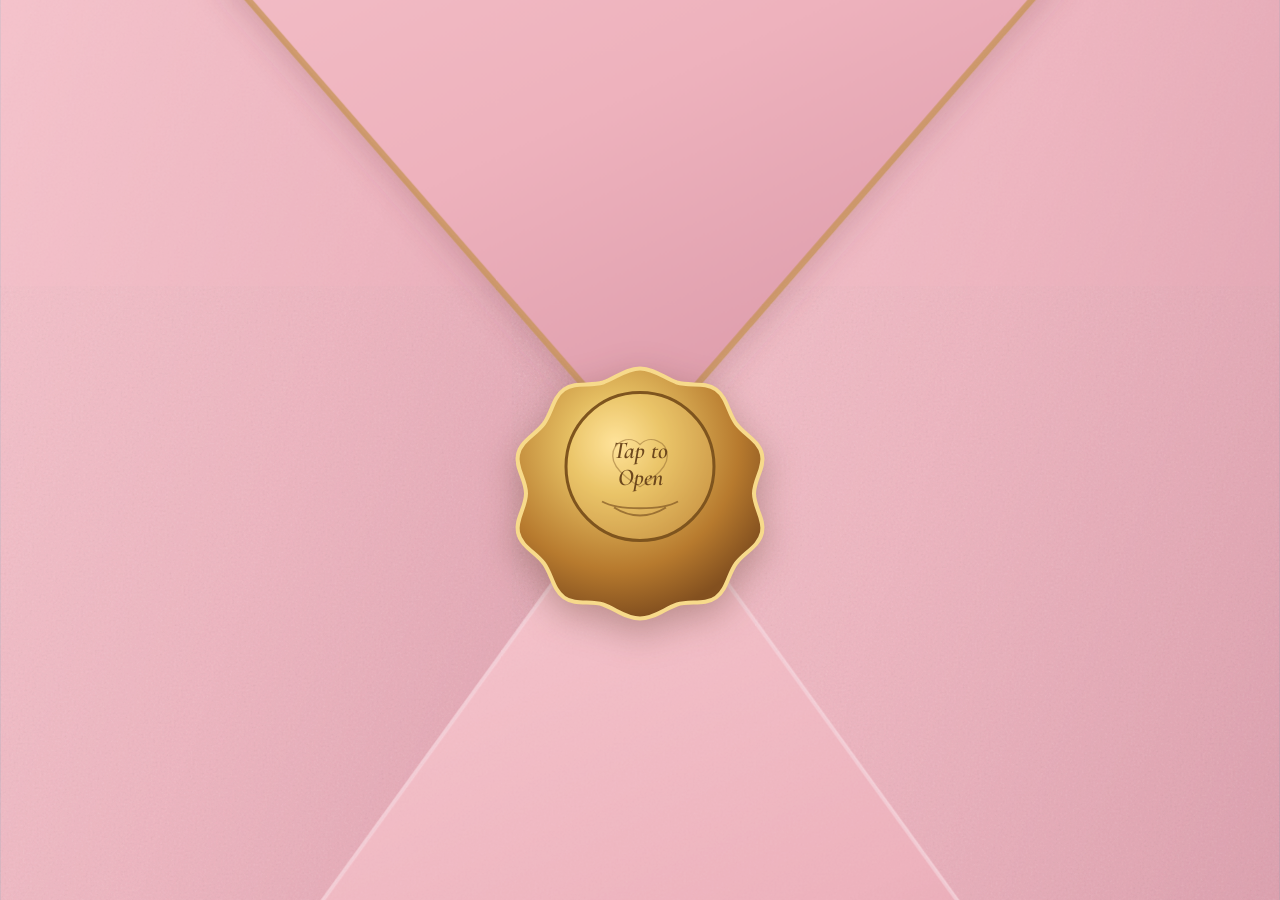
==== commit ed7feddc: "Add files via upload" ====
--- a/index.html
+++ b/index.html
@@ -16,30 +16,111 @@
   <section id="opening" class="opening">
     <div class="mayon-scene" aria-hidden="true"></div>
 
-    <div class="opening-copy">
-      <div class="eyebrow eyebrow-light">From different maps, one destination</div>
-      <div class="opening-monogram">M ♥ T</div>
-      <p class="opening-month">January 2027</p>
-    </div>
-
     <div class="envelope-screen" id="envelope" aria-label="Wedding envelope">
-      <div class="flap flap-top"></div>
-      <div class="flap flap-right"></div>
-      <div class="flap flap-bottom"></div>
-      <div class="flap flap-left"></div>
+      <svg class="envelope-svg" viewBox="0 0 1000 1400" preserveAspectRatio="xMidYMid slice" role="img" aria-hidden="true">
+        <defs>
+          <linearGradient id="pinkPaper" x1="0" y1="0" x2="1" y2="1">
+            <stop offset="0" stop-color="#f8c8d0"/>
+            <stop offset=".48" stop-color="#eeb5c0"/>
+            <stop offset="1" stop-color="#d99aa9"/>
+          </linearGradient>
+          <linearGradient id="pinkFlap" x1=".15" y1="0" x2=".8" y2="1">
+            <stop offset="0" stop-color="#f9cbd2"/>
+            <stop offset=".58" stop-color="#eeb2bd"/>
+            <stop offset="1" stop-color="#d693a4"/>
+          </linearGradient>
+          <linearGradient id="blueLining" x1="0" y1="0" x2="1" y2="1">
+            <stop offset="0" stop-color="#a9becb"/>
+            <stop offset="1" stop-color="#6f8da2"/>
+          </linearGradient>
+          <radialGradient id="sealGold" cx="40%" cy="30%" r="70%">
+            <stop offset="0" stop-color="#ffe4a0"/>
+            <stop offset=".28" stop-color="#e4bd61"/>
+            <stop offset=".72" stop-color="#b77a2e"/>
+            <stop offset="1" stop-color="#83501f"/>
+          </radialGradient>
+          <filter id="paperTexture" x="-20%" y="-20%" width="140%" height="140%">
+            <feTurbulence type="fractalNoise" baseFrequency=".55" numOctaves="2" seed="7" result="noise"/>
+            <feColorMatrix in="noise" type="saturate" values="0" result="mono"/>
+            <feComponentTransfer in="mono" result="softNoise"><feFuncA type="table" tableValues="0 .075"/></feComponentTransfer>
+            <feBlend in="SourceGraphic" in2="softNoise" mode="soft-light"/>
+          </filter>
+          <filter id="sealShadow" x="-50%" y="-50%" width="200%" height="200%">
+            <feDropShadow dx="0" dy="14" stdDeviation="18" flood-color="#5a2b22" flood-opacity=".38"/>
+          </filter>
+          <filter id="flapShadow" x="-30%" y="-30%" width="160%" height="160%">
+            <feDropShadow dx="0" dy="8" stdDeviation="12" flood-color="#733c4c" flood-opacity=".24"/>
+          </filter>
+          <pattern id="microDots" width="18" height="18" patternUnits="userSpaceOnUse">
+            <circle cx="2" cy="2" r=".75" fill="#fff" opacity=".13"/>
+          </pattern>
+        </defs>
+
+        <g class="svg-back">
+          <rect width="1000" height="1400" fill="url(#blueLining)"/>
+          <rect width="1000" height="1400" fill="url(#microDots)"/>
+        </g>
+
+        <g class="svg-panel svg-panel-left" filter="url(#paperTexture)">
+          <path d="M0 0 L500 710 L0 1400 Z" fill="url(#pinkPaper)"/>
+          <path d="M0 0 L500 710 L0 1400" fill="none" stroke="#f8d7dd" stroke-width="3" opacity=".55"/>
+        </g>
+
+        <g class="svg-panel svg-panel-right" filter="url(#paperTexture)">
+          <path d="M1000 0 L500 710 L1000 1400 Z" fill="url(#pinkPaper)"/>
+          <path d="M1000 0 L500 710 L1000 1400" fill="none" stroke="#f8d7dd" stroke-width="3" opacity=".55"/>
+        </g>
+
+        <g class="svg-panel svg-panel-bottom" filter="url(#paperTexture)">
+          <path d="M0 1400 L500 710 L1000 1400 Z" fill="url(#pinkFlap)"/>
+          <path d="M0 1400 L500 710 L1000 1400" fill="none" stroke="#f7d6dd" stroke-width="3" opacity=".65"/>
+          <g class="ornament ornament-bottom" fill="none" stroke="#f8dce1" stroke-width="2.6" opacity=".72">
+            <path d="M122 1275 C170 1185 214 1170 282 1238 C235 1234 206 1256 188 1308"/>
+            <path d="M878 1275 C830 1185 786 1170 718 1238 C765 1234 794 1256 812 1308"/>
+            <path d="M356 1330 C420 1282 462 1293 500 1340 C538 1293 580 1282 644 1330"/>
+            <path d="M155 1224 c-18 26-15 54 8 74 m45-95 c-12 35 3 61 31 77 m606-56 c18 26 15 54-8 74 m-45-95 c12 35-3 61-31 77"/>
+          </g>
+        </g>
+
+        <g class="svg-panel svg-panel-top" filter="url(#flapShadow)">
+          <path d="M0 0 H1000 V95 C1000 120 988 144 968 162 L500 700 L32 162 C12 144 0 120 0 95 Z" fill="url(#pinkFlap)"/>
+          <path d="M0 0 H1000 V95 C1000 120 988 144 968 162 L500 700 L32 162 C12 144 0 120 0 95" fill="none" stroke="#c79458" stroke-width="5" opacity=".78"/>
+          <g class="ornament" fill="none" stroke="#f9dce1" stroke-width="2.5" opacity=".78">
+            <path d="M78 77 C140 20 220 27 258 88 C205 71 161 86 123 130 C151 122 175 126 194 143"/>
+            <path d="M922 77 C860 20 780 27 742 88 C795 71 839 86 877 130 C849 122 825 126 806 143"/>
+            <path d="M357 68 C407 25 454 37 500 88 C546 37 593 25 643 68 C590 60 548 78 500 126 C452 78 410 60 357 68"/>
+            <path d="M142 178 C219 136 300 171 338 250 C285 216 237 213 194 233"/>
+            <path d="M858 178 C781 136 700 171 662 250 C715 216 763 213 806 233"/>
+          </g>
+        </g>
+      </svg>
 
       <button class="seal" id="seal" type="button" aria-label="Open invitation">
-        M♥T
+        <svg viewBox="0 0 220 220" aria-hidden="true">
+          <defs>
+            <radialGradient id="sealGoldButton" cx="40%" cy="30%" r="70%">
+              <stop offset="0" stop-color="#ffe4a0"/>
+              <stop offset=".28" stop-color="#e4bd61"/>
+              <stop offset=".72" stop-color="#b77a2e"/>
+              <stop offset="1" stop-color="#83501f"/>
+            </radialGradient>
+          </defs>
+          <path class="seal-rim" d="M110 12c14 0 25 10 37 14 13 4 28-1 39 7 11 8 12 23 20 34 8 11 23 17 26 31 3 13-8 25-8 39s11 26 8 39c-3 14-18 20-26 31-8 11-9 26-20 34-11 8-26 3-39 7-12 4-23 14-37 14s-25-10-37-14c-13-4-28 1-39-7-11-8-12-23-20-34-8-11-23-17-26-31-3-13 8-25 8-39s-11-26-8-39c3-14 18-20 26-31 8-11 9-26 20-34 11-8 26-3 39-7 12-4 23-14 37-14z"/>
+          <path class="seal-heart" d="M110 60c-22-23-62-8-62 26 0 36 62 70 62 70s62-34 62-70c0-34-40-49-62-26z"/>
+          <path class="seal-inner" d="M110 36c41 0 74 33 74 74s-33 74-74 74-74-33-74-74 33-74 74-74z"/>
+          <text x="110" y="101" text-anchor="middle">Tap to</text>
+          <text x="110" y="128" text-anchor="middle">Open</text>
+          <path class="seal-flourish" d="M72 145c16 9 60 9 76 0M84 151c8 5 18 8 26 8s18-3 26-8"/>
+        </svg>
       </button>
     </div>
 
     <div class="scratch-card" id="scratchCard" aria-hidden="true">
       <div class="scratch">
         <div class="save-date">
-          <small>Save the date</small>
-          Wednesday<br>
-          January 27, 2027
-          <small>3:00 PM · Daraga, Albay</small>
+          <span>JANUARY 27, 2027</span>
+          <small>♡</small>
+          <span>3:00 PM</span>
         </div>
         <canvas id="scratchCanvas" aria-label="Scratch to reveal the wedding date"></canvas>
       </div>
@@ -50,9 +131,6 @@
       <a class="btn btn-light" href="#story">Continue our story ↓</a>
     </div>
 
-    <small class="photo-credit">
-      Mayon image: Wikimedia Commons / nish.iona, CC BY-SA 3.0
-    </small>
   </section>
 
   <main id="siteContent" class="site-content" aria-hidden="true">
--- a/styles.css
+++ b/styles.css
@@ -13,7 +13,7 @@
   --taupe: #b8aa9c;
   --line: rgba(55, 70, 80, 0.16);
   --shadow: 0 24px 80px rgba(23, 36, 47, 0.16);
-  --heading-font: "Brittany Signature", Allura, "Cormorant Garamond", cursive;
+  --heading-font: "Playlist Script", Allura, "Cormorant Garamond", cursive;
   --serif-font: "Cormorant Garamond", Georgia, serif;
   --sans-font: Montserrat, Arial, sans-serif;
 }
@@ -136,214 +136,154 @@
 .script-lg { font-size: 1.35rem; }
 
 /* =========================
-   Full-screen envelope intro
+   SVG cinematic opening
    ========================= */
 .opening {
-  position: relative;
-  min-height: 100svh;
-  overflow: hidden;
-  display: grid;
-  place-items: center;
-  background: var(--blue);
-  color: #fff;
+  position:relative;
+  min-height:100svh;
+  overflow:hidden;
+  display:grid;
+  place-items:center;
+  background:#1f3038;
+  color:#fff;
 }
 
 .mayon-scene {
-  position: absolute;
-  inset: 0;
-  opacity: 0;
-  transform: scale(1.04);
-  background:
-    linear-gradient(to top, rgba(27, 40, 48, 0.66), rgba(27, 40, 48, 0.10)),
-    url("https://commons.wikimedia.org/wiki/Special:FilePath/Mayon%20Volcano%20in%20Daraga,%20Albay.JPG")
-    center 42% / cover no-repeat;
-  transition: opacity 0.8s ease, transform 1.6s ease;
-}
-
-.opening.scene-visible .mayon-scene {
-  opacity: 1;
-  transform: scale(1);
-}
-
-.opening-copy {
-  position: absolute;
-  z-index: 4;
-  top: max(28px, env(safe-area-inset-top));
-  left: 50%;
-  width: min(90vw, 760px);
-  transform: translateX(-50%);
-  text-align: center;
-  opacity: 0;
-  transition: opacity 0.5s ease 0.8s;
-}
-
-.opening.scene-visible .opening-copy { opacity: 1; }
-
-.opening-monogram {
-  margin-top: 8px;
-  font-family: var(--heading-font);
-  font-size: clamp(3.5rem, 10vw, 6rem);
-  line-height: 0.95;
-}
-
-.opening-month {
-  margin: 8px 0 0;
-  font-size: 0.68rem;
-  letter-spacing: 0.32em;
-  text-transform: uppercase;
-}
+  position:absolute;
+  inset:0;
+  opacity:0;
+  background:url("assets/mayon-clean.png") center/cover no-repeat;
+  transform:scale(1.025);
+  transition:opacity .8s ease, transform 1.8s cubic-bezier(.2,.75,.2,1);
+}
+.opening.scene-visible .mayon-scene { opacity:1; transform:scale(1); }
 
 .envelope-screen {
-  position: absolute;
-  z-index: 10;
-  inset: 0;
-  overflow: hidden;
-  background: var(--pink);
-}
-
-.flap {
-  position: absolute;
-  inset: 0;
-  transform-origin: center;
+  position:absolute;
+  z-index:10;
+  inset:0;
+  overflow:hidden;
+  background:#eab2bd;
+  perspective:1500px;
+  transition:opacity .72s ease, transform .95s cubic-bezier(.22,.78,.25,1);
+}
+
+.envelope-svg {
+  position:absolute;
+  inset:0;
+  width:100%;
+  height:100%;
+  display:block;
+  overflow:visible;
+}
+
+.svg-panel {
+  transform-box:fill-box;
+  backface-visibility:hidden;
+  will-change:transform,opacity,filter;
   transition:
-    transform 0.9s cubic-bezier(0.7, 0, 0.2, 1),
-    opacity 0.7s ease;
-  will-change: transform;
-}
-
-.flap-top {
-  background: linear-gradient(180deg, #f4d5dc, #d7a2b0);
-  clip-path: polygon(0 0, 100% 0, 50% 50%);
-  transform-origin: 50% 0;
-}
-
-.flap-right {
-  background: linear-gradient(270deg, #e6bac5, #c98e9f);
-  clip-path: polygon(100% 0, 100% 100%, 50% 50%);
-  transform-origin: 100% 50%;
-}
-
-.flap-bottom {
-  background: linear-gradient(0deg, #efcad2, #cc96a5);
-  clip-path: polygon(0 100%, 100% 100%, 50% 50%);
-  transform-origin: 50% 100%;
-}
-
-.flap-left {
-  background: linear-gradient(90deg, #e6b8c4, #ca91a1);
-  clip-path: polygon(0 0, 50% 50%, 0 100%);
-  transform-origin: 0 50%;
-}
-
-.envelope-screen.open .flap-top { transform: translateY(-105%) rotateX(18deg); }
-.envelope-screen.open .flap-right { transform: translateX(105%) rotateY(-18deg); }
-.envelope-screen.open .flap-bottom { transform: translateY(105%) rotateX(-18deg); }
-.envelope-screen.open .flap-left { transform: translateX(-105%) rotateY(18deg); }
+    transform 1.28s cubic-bezier(.2,.72,.18,1),
+    opacity .92s ease .18s,
+    filter .75s ease;
+}
+
+.svg-panel-top { transform-origin:50% 0%; }
+.svg-panel-bottom { transform-origin:50% 100%; }
+.svg-panel-left { transform-origin:0% 50%; }
+.svg-panel-right { transform-origin:100% 50%; }
+
+.envelope-screen.open .svg-panel-top {
+  transform:translateY(-27%) rotateX(76deg) scale(1.02);
+  opacity:0;
+  filter:brightness(1.08);
+}
+.envelope-screen.open .svg-panel-bottom {
+  transform:translateY(31%) rotateX(-72deg) scale(1.02);
+  opacity:0;
+  filter:brightness(.95);
+}
+.envelope-screen.open .svg-panel-left {
+  transform:translateX(-32%) rotateY(72deg) scale(1.015);
+  opacity:0;
+}
+.envelope-screen.open .svg-panel-right {
+  transform:translateX(32%) rotateY(-72deg) scale(1.015);
+  opacity:0;
+}
+
+.svg-back {
+  opacity:1;
+  transition:opacity .55s ease .7s;
+}
+.envelope-screen.open .svg-back { opacity:.18; }
 
 .envelope-screen.opening-gone {
-  pointer-events: none;
-  visibility: hidden;
+  opacity:0;
+  transform:scale(1.035);
+  pointer-events:none;
 }
 
 .seal {
-  position: absolute;
-  z-index: 20;
-  left: 50%;
-  top: 50%;
-  width: 84px;
-  height: 84px;
-  border: 0;
-  border-radius: 50%;
-  transform: translate(-50%, -50%);
-  background: radial-gradient(circle at 32% 28%, #9eb7ca, #587287 70%);
-  color: #f8ecd0;
-  font: 2rem var(--heading-font);
-  box-shadow:
-    0 10px 30px rgba(28, 42, 53, 0.30),
-    inset 0 0 0 4px rgba(255, 255, 255, 0.12);
-  cursor: pointer;
-  transition: 0.25s ease;
-}
-
-.seal:hover { transform: translate(-50%, -50%) scale(1.07); }
-
-.seal::after {
-  content: "Click me";
-  position: absolute;
-  left: 50%;
-  bottom: calc(100% + 12px);
-  transform: translateX(-50%);
-  padding: 7px 11px;
-  border-radius: 7px;
-  background: #263744;
-  color: #fffdf7;
-  font: 600 11px var(--sans-font);
-  letter-spacing: 0.04em;
-  white-space: nowrap;
-}
-
+  position:absolute;
+  z-index:20;
+  left:50%;
+  top:52%;
+  width:clamp(122px,19vw,220px);
+  aspect-ratio:1;
+  padding:0;
+  transform:translate(-50%,-50%);
+  border:0;
+  background:transparent;
+  cursor:pointer;
+  filter:drop-shadow(0 12px 18px rgba(84,48,29,.35));
+  animation:sealBreathe 2.4s ease-in-out infinite;
+  transition:transform .25s ease, opacity .24s ease, filter .25s ease;
+}
+.seal svg { width:100%; height:100%; overflow:visible; }
+.seal-rim { fill:url(#sealGoldButton); stroke:#f7da8b; stroke-width:4; }
+.seal-heart { fill:none; stroke:#7a501f; stroke-width:3; opacity:.55; transform:scale(.44); transform-origin:center; }
+.seal-inner { fill:rgba(255,221,132,.22); stroke:#7e541e; stroke-width:3; }
+.seal text {
+  fill:#6c471d;
+  font-family:"Cormorant Garamond",Georgia,serif;
+  font-size:24px;
+  font-style:italic;
+  font-weight:600;
+  pointer-events:none;
+}
+.seal-flourish { fill:none; stroke:#7a501f; stroke-width:2; opacity:.65; }
+.seal:hover { transform:translate(-50%,-50%) scale(1.04); }
+.seal:active { transform:translate(-50%,-50%) scale(.97); }
 .envelope-screen.open .seal {
-  opacity: 0;
-  pointer-events: none;
-}
-
-.scratch-card {
-  position: relative;
-  z-index: 6;
-  width: min(440px, calc(100vw - 36px));
-  height: min(280px, 52vw);
-  min-height: 230px;
-  padding: 16px;
-  border: 1px solid rgba(185, 151, 91, 0.38);
-  border-radius: 12px;
-  background: rgba(255, 253, 247, 0.96);
-  box-shadow: 0 28px 80px rgba(20, 31, 40, 0.30);
-  opacity: 0;
-  transform: translateY(25px) scale(0.96);
-  pointer-events: none;
-  transition: opacity 0.45s ease, transform 0.55s ease;
-}
-
-.scratch-card.show {
-  opacity: 1;
-  transform: none;
-  pointer-events: auto;
-}
-
-.scratch {
-  position: relative;
-  width: 100%;
-  height: 100%;
-  overflow: hidden;
-  display: grid;
-  place-items: center;
-  text-align: center;
-}
-
-.save-date {
-  color: #657e92;
-  font-family: var(--heading-font);
-  font-size: clamp(2rem, 7vw, 3.15rem);
-  line-height: 0.95;
-}
-
-.save-date small {
-  display: block;
-  margin: 10px;
-  color: var(--gold);
-  font: 500 0.64rem var(--sans-font);
-  letter-spacing: 0.16em;
-  text-transform: uppercase;
-}
-
-#scratchCanvas {
-  position: absolute;
-  z-index: 2;
-  inset: 0;
-  width: 100%;
-  height: 100%;
-  touch-action: none;
-  cursor: crosshair;
+  pointer-events:none;
+  animation:none;
+  opacity:0;
+  transform:translate(-50%,-50%) scale(.72) rotate(-5deg);
+}
+
+@keyframes sealBreathe {
+  0%,100% { filter:drop-shadow(0 12px 18px rgba(84,48,29,.35)) drop-shadow(0 0 0 rgba(255,226,154,0)); }
+  50% { filter:drop-shadow(0 12px 20px rgba(84,48,29,.38)) drop-shadow(0 0 16px rgba(255,226,154,.62)); }
+}
+
+@media (min-aspect-ratio: 3/4) {
+  .mayon-scene {
+    background-size:contain;
+    background-repeat:no-repeat;
+    background-color:#1f3038;
+  }
+}
+
+.scratch-card { position:absolute; z-index:6; left:50%; top:66.2%; width:min(31vw,470px); aspect-ratio:2.22/1; padding:0; border:0; border-radius:30px; background:rgba(159,190,203,.82); box-shadow:none; opacity:0; transform:translate(-50%,-50%) scale(.96); pointer-events:none; transition:opacity .35s ease,transform .45s ease; overflow:hidden; }
+.scratch-card.show { opacity:1; transform:translate(-50%,-50%); pointer-events:auto; }
+.scratch { position:relative; width:100%; height:100%; overflow:hidden; display:grid; place-items:center; text-align:center; border-radius:inherit; }
+.save-date { color:#fff8e9; font-family:"Cormorant Garamond",serif; font-size:clamp(1rem,2.2vw,2rem); line-height:1.05; letter-spacing:.04em; text-shadow:0 1px 2px rgba(0,0,0,.18); }
+.save-date span { display:block; }
+.save-date small { display:block; margin:.12em 0; color:#f0d68d; font:500 1em "Cormorant Garamond",serif; letter-spacing:0; }
+#scratchCanvas { position:absolute; z-index:2; inset:0; width:100%; height:100%; touch-action:none; cursor:crosshair; }
+
+@media (min-aspect-ratio: 3/4) {
+  .scratch-card { width:min(31vh,470px); top:66.2%; }
 }
 
 .opening-actions {
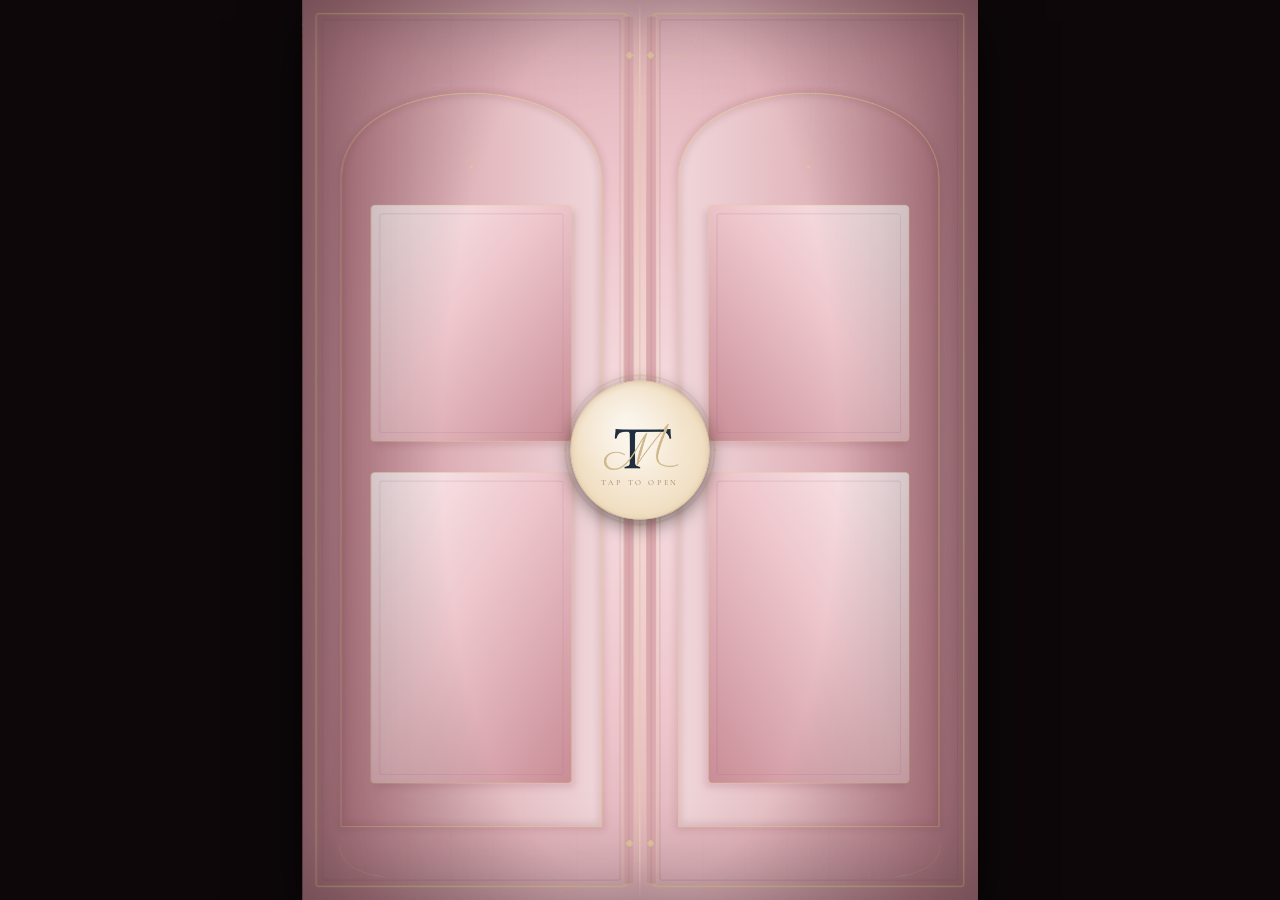
==== commit 599c67d3: "Improved intro" ====
--- a/index.html
+++ b/index.html
@@ -12,7 +12,10 @@
   <link rel="stylesheet" href="styles.css">
 </head>
 
-<body class="date-locked">
+<body class="date-locked intro-active">
+  <div id="cinematicIntro" class="cinematic-intro" aria-label="Wedding introduction">
+    <iframe src="intro.html" title="Marlyn and Tihomir wedding introduction" allow="autoplay" loading="eager"></iframe>
+  </div>
   <section id="opening" class="opening">
     <div class="mayon-scene" aria-hidden="true"></div>
 
--- a/styles.css
+++ b/styles.css
@@ -1023,3 +1023,51 @@
     transition-duration: 0.01ms !important;
   }
 }
+
+
+/* =========================
+   Cinematic ceremonial-door intro
+   ========================= */
+.cinematic-intro {
+  position: fixed;
+  inset: 0;
+  z-index: 100000;
+  background: #0d0709;
+  opacity: 1;
+  visibility: visible;
+  transition: opacity 1.15s ease, visibility 1.15s ease;
+}
+.cinematic-intro iframe {
+  display: block;
+  width: 100%;
+  height: 100%;
+  border: 0;
+  background: #0d0709;
+}
+.cinematic-intro.is-finished {
+  opacity: 0;
+  visibility: hidden;
+  pointer-events: none;
+}
+body.intro-active > #opening { display: none; }
+
+/* Refined post-door scratch card */
+.scratch-card {
+  width:min(34vw,500px);
+  border:1px solid rgba(255,255,255,.46);
+  border-radius:24px;
+  background:linear-gradient(145deg,rgba(169,198,210,.94),rgba(112,151,170,.92));
+  box-shadow:0 24px 65px rgba(7,24,33,.30),inset 0 1px 0 rgba(255,255,255,.58);
+  backdrop-filter:blur(5px);
+  -webkit-backdrop-filter:blur(5px);
+}
+.scratch-card::before {
+  content:"SCRATCH TO REVEAL"; position:absolute; z-index:4; left:50%; top:12px;
+  transform:translateX(-50%); white-space:nowrap; color:rgba(255,255,255,.82);
+  font:500 clamp(.55rem,.8vw,.72rem) "Montserrat",sans-serif; letter-spacing:.22em;
+  pointer-events:none;
+}
+.save-date { padding:1.35rem 1rem .7rem; font-size:clamp(1rem,2vw,1.8rem); }
+#scratchCanvas { border-radius:inherit; }
+@media (max-width:700px) { .scratch-card { width:min(82vw,430px); top:66%; border-radius:20px; } }
+
